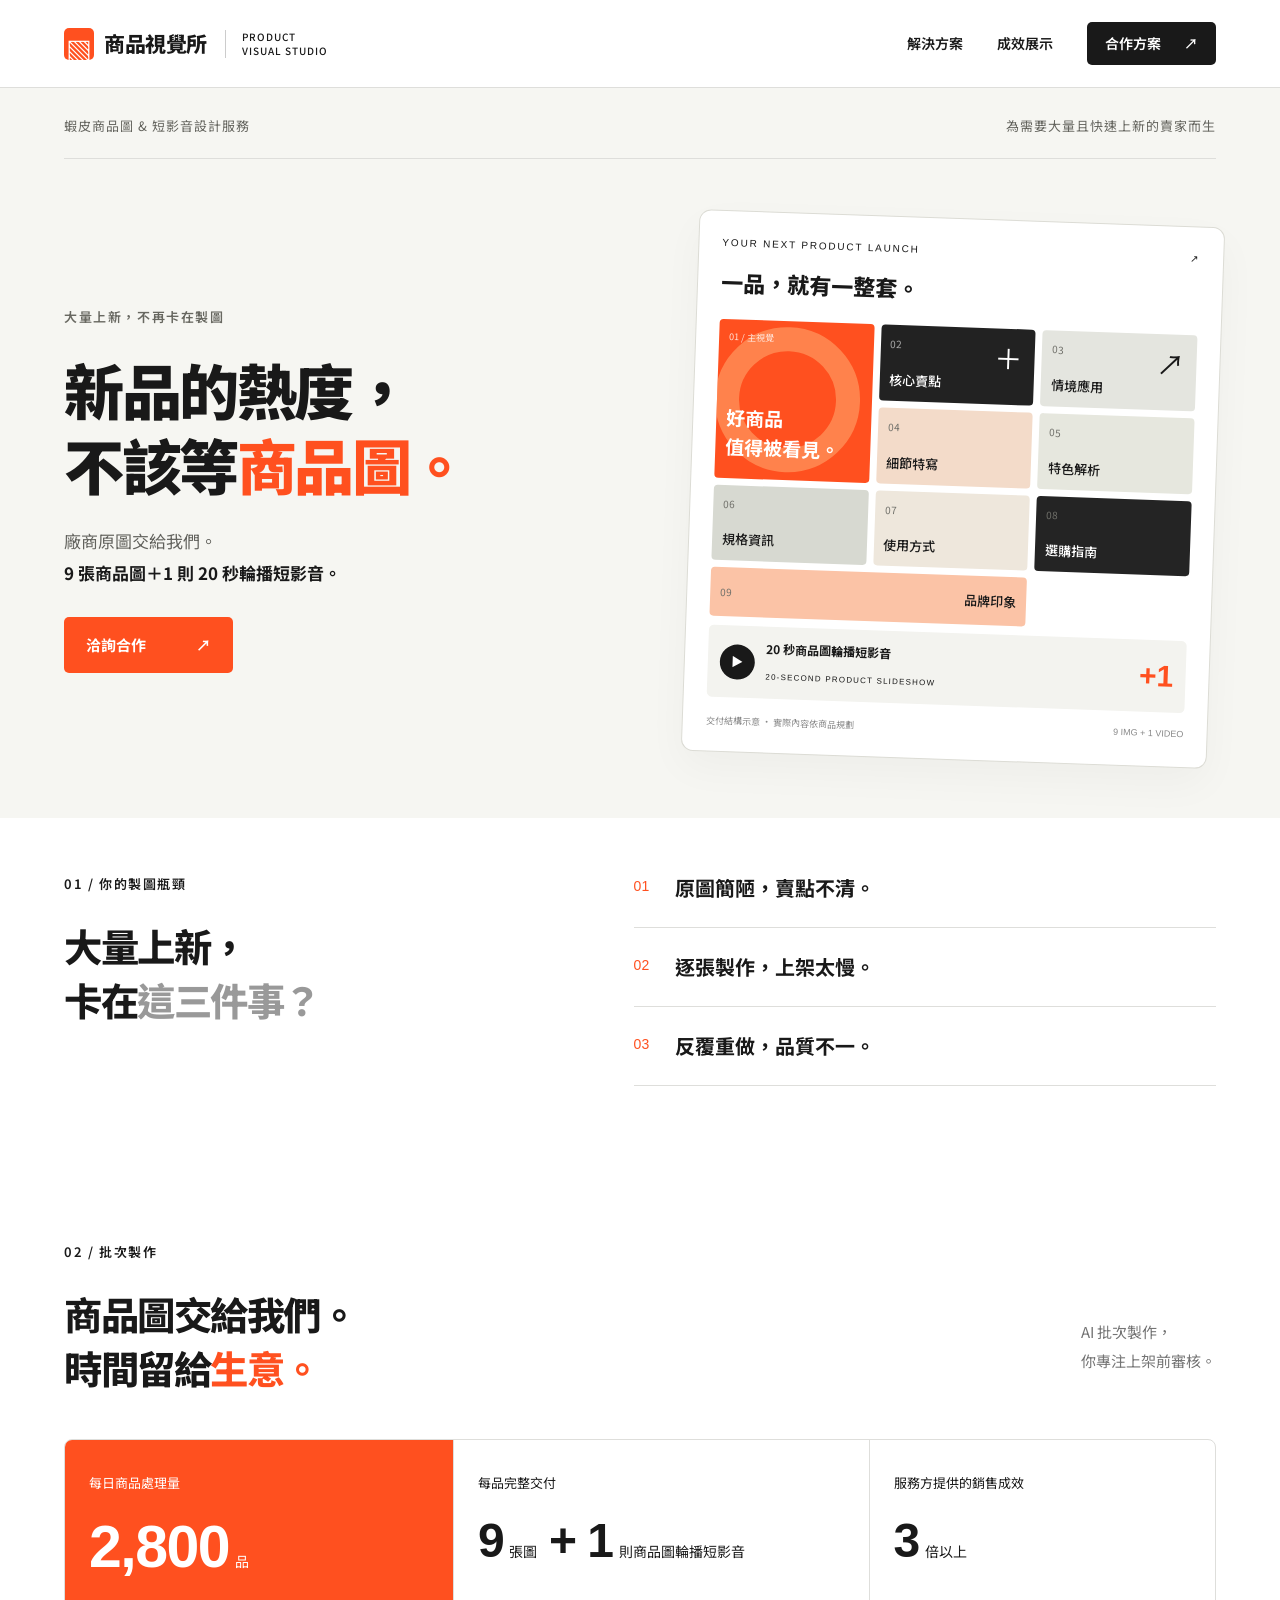
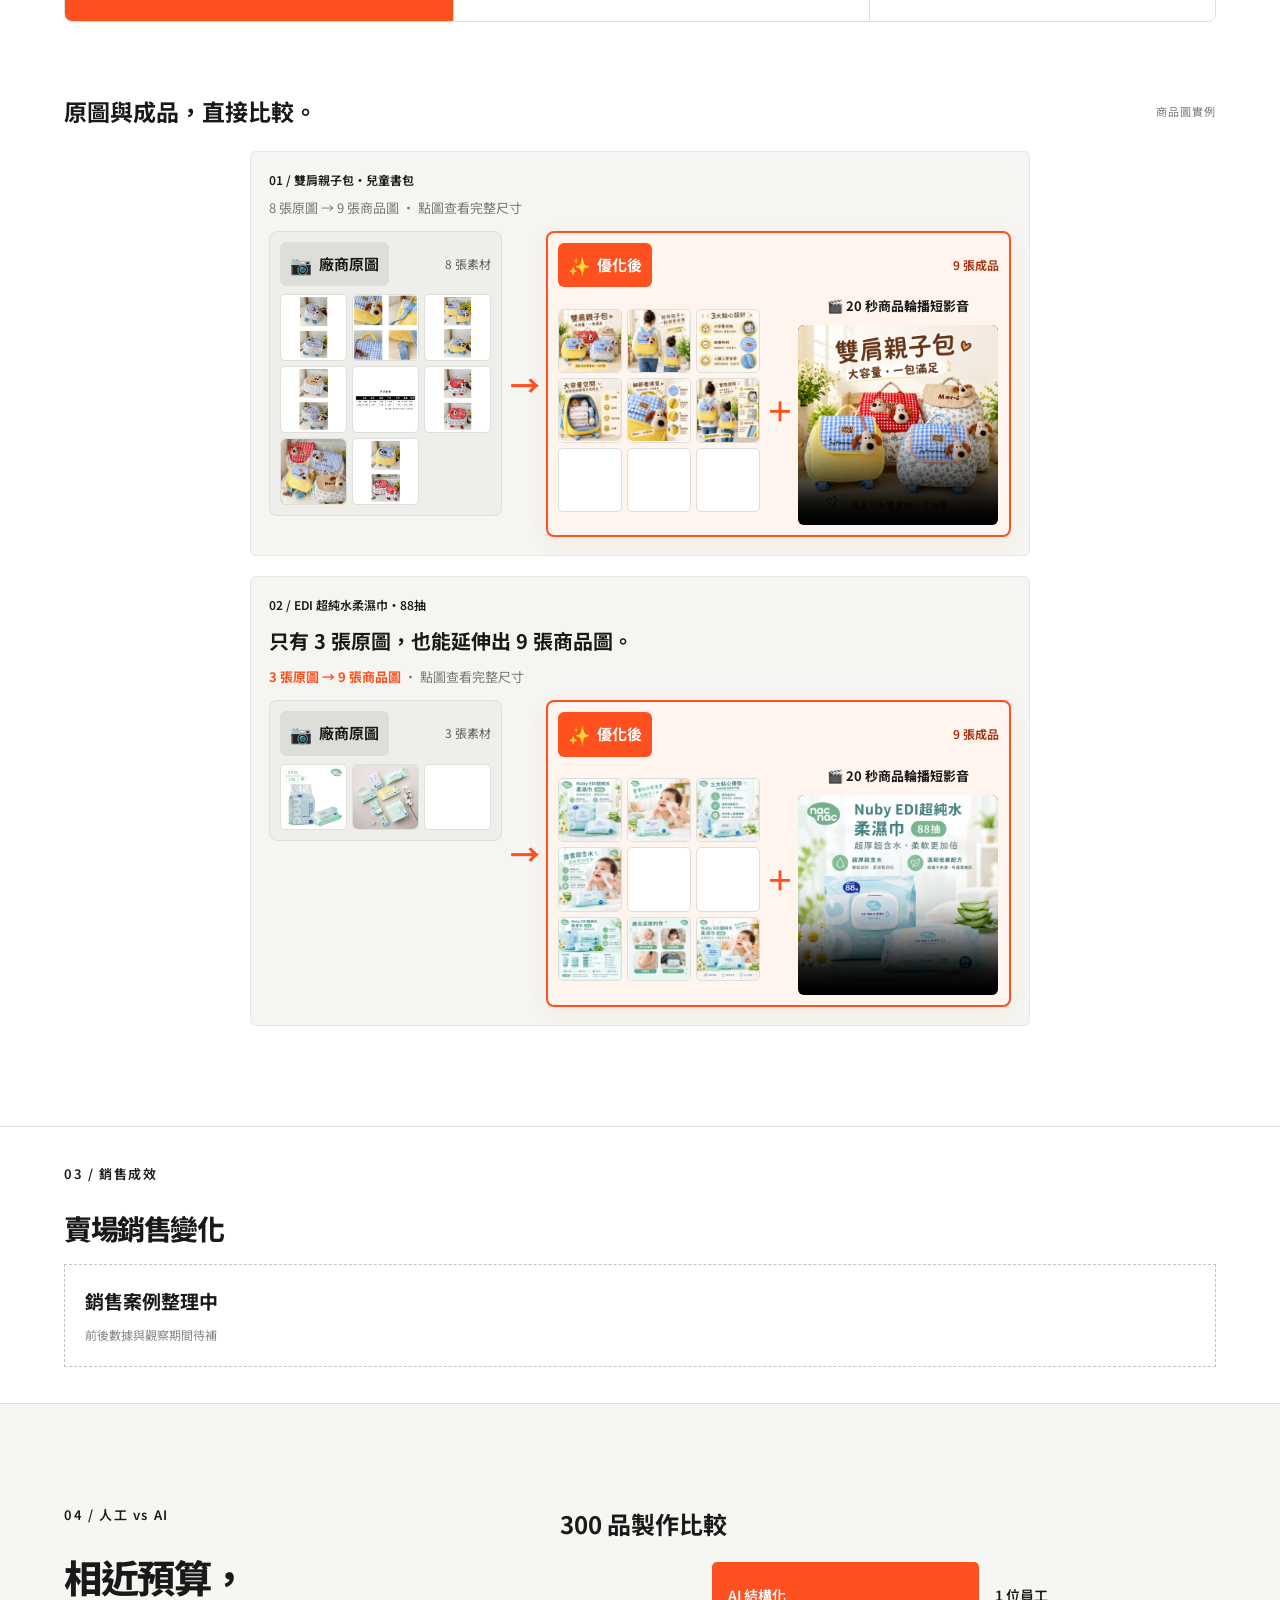
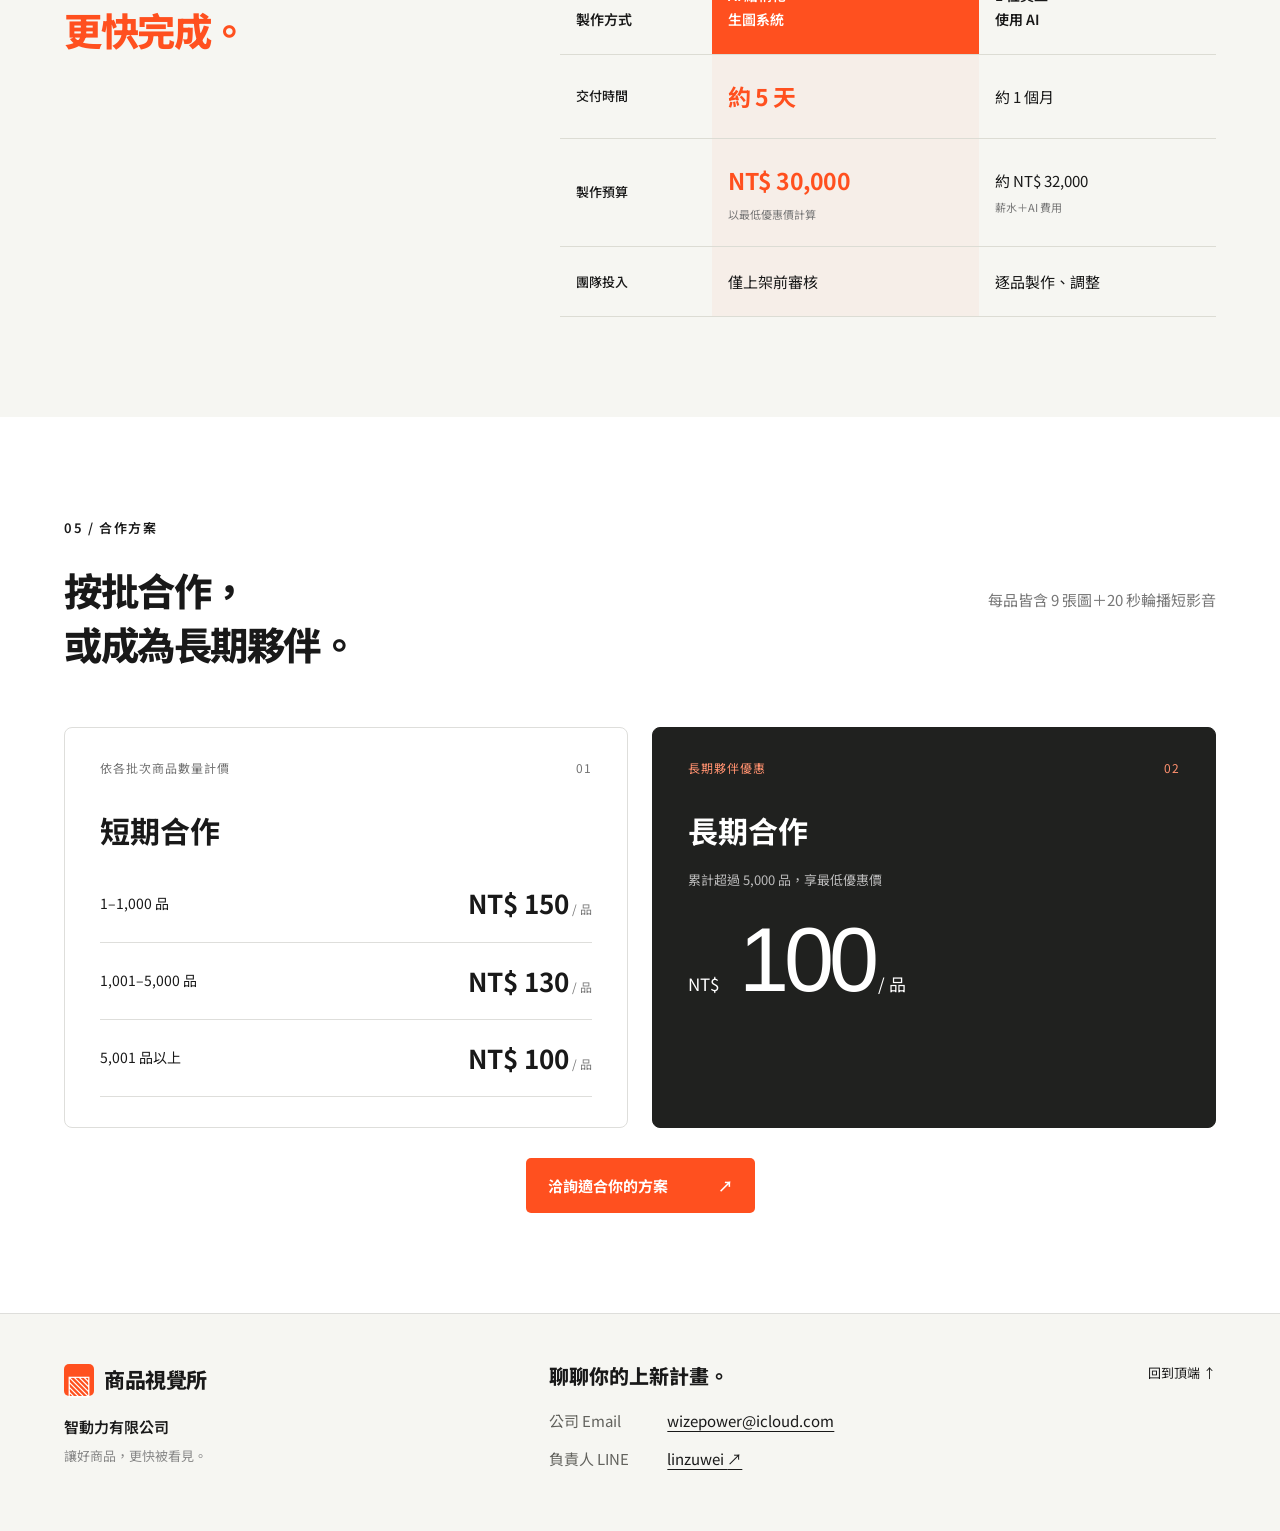
==== index.html @ 058b502e "整理" ====
<!doctype html>
<html lang="zh-Hant">
  <head>
    <meta charset="utf-8">
    <meta name="viewport" content="width=device-width,initial-scale=1">
    <title>商品視覺所｜蝦皮商品圖 & 短影音設計</title>
    <meta name="description" content="專為大量上新品的蝦皮賣家打造。AI 結構化商品圖與短影音設計，讓新品更快準備好上架。">
    <link rel="icon" href="data:image/svg+xml,%3Csvg xmlns='http://www.w3.org/2000/svg' viewBox='0 0 32 32'%3E%3Crect width='32' height='32' rx='8' fill='%23ff501f'/%3E%3Cpath d='M8 9h16v14H8z' fill='none' stroke='white' stroke-width='2'/%3E%3Cpath d='m14 12 6 4-6 4z' fill='white'/%3E%3C/svg%3E">
    <link rel="stylesheet" href="style.css">
    <link rel="stylesheet" href="footer.css">
  </head>
  <body>
    <header>
      <a class="brand" href="#top"><span class="brand-icon">▧</span> 商品視覺所<span class="brand-note">PRODUCT VISUAL STUDIO</span></a>
      <nav aria-label="主要導覽"><a href="#solution">解決方案</a><a href="#results">成效展示</a><a href="#pricing">合作方案 <span>↗</span></a></nav>
    </header>
    <main id="top">
      <section class="hero" aria-labelledby="hero-title">
        <div class="hero-topline"><span>蝦皮商品圖 & 短影音設計服務</span><span>為需要大量且快速上新的賣家而生</span></div>
        <div class="hero-layout">
          <div>
            <p class="eyebrow">大量上新，不再卡在製圖</p>
            <h1 id="hero-title">新品的熱度，<br>不該等<span class="orange">商品圖。</span></h1>
            <p class="hero-desc">廠商原圖交給我們。<br><strong>9 張商品圖＋1 則 20 秒輪播短影音。</strong></p>
            <a class="button" href="#contact">洽詢合作 <span>↗</span></a>
          </div>
          <div class="visual" aria-label="每品交付9張商品圖與1則20秒商品圖輪播短影音的結構示意">
            <div class="visual-heading"><span>YOUR NEXT PRODUCT LAUNCH</span><span>↗</span></div>
            <div class="visual-title">一品，就有一整套。</div>
            <div class="delivery-grid">
              <div class="tile primary"><span>01 / 主視覺</span><strong>好商品<br>值得被看見。</strong><i class="abstract-ring"></i></div>
              <div class="tile t2"><span>02</span><b>核心賣點</b><i>＋</i></div>
              <div class="tile t3"><span>03</span><b>情境應用</b><i>↗</i></div>
              <div class="tile t4"><span>04</span><b>細節特寫</b></div>
              <div class="tile t5"><span>05</span><b>特色解析</b></div>
              <div class="tile t6"><span>06</span><b>規格資訊</b></div>
              <div class="tile t7"><span>07</span><b>使用方式</b></div>
              <div class="tile t8"><span>08</span><b>選購指南</b></div>
              <div class="tile t9"><span>09</span><b>品牌印象</b></div>
            </div>
            <div class="video-strip">
              <span class="play">▶</span>
              <div><strong>20 秒商品圖輪播短影音</strong><small>20-SECOND PRODUCT SLIDESHOW</small></div>
              <span class="video-count">+1</span>
            </div>
            <div class="visual-foot">交付結構示意 · 實際內容依商品規劃<span>9 IMG + 1 VIDEO</span></div>
          </div>
        </div>
      </section>
      <section class="problems section">
        <div class="section-intro">
          <p class="eyebrow">01 / 你的製圖瓶頸</p>
          <h2>大量上新，<br>卡在<span class="muted">這三件事？</span></h2>
        </div>
        <div class="problem-list">
          <article>
            <span>01</span>
            <div>
              <h3>原圖簡陋，賣點不清。</h3>
            </div>
          </article>
          <article>
            <span>02</span>
            <div>
              <h3>逐張製作，上架太慢。</h3>
            </div>
          </article>
          <article>
            <span>03</span>
            <div>
              <h3>反覆重做，品質不一。</h3>
            </div>
          </article>
        </div>
      </section>
      <section id="solution" class="solution section">
        <p class="eyebrow">02 / 批次製作</p>
        <div class="solution-head">
          <h2>商品圖交給我們。<br>時間留給<span class="orange">生意。</span></h2>
          <p>AI 批次製作，<br>你專注上架前審核。</p>
        </div>
        <div class="metrics">
          <div class="metric main-metric">
            <span>每日商品處理量</span>
            <strong>2,800<small>品</small></strong>
          </div>
          <div class="metric">
            <span>每品完整交付</span>
            <strong>9<small>張圖</small> + 1<small>則商品圖輪播短影音</small></strong>
          </div>
          <div class="metric">
            <span>服務方提供的銷售成效</span>
            <strong>3<small>倍以上</small></strong>
          </div>
        </div>
        <div id="results" class="results">
          <div class="results-header">
            <h3>原圖與成品，直接比較。</h3>
            <span>商品圖實例</span>
          </div>
          <div class="case-grid">
            <article class="case comparison">
              <div class="case-label">01 / 雙肩親子包・兒童書包</div>
              <p class="gallery-hint">8 張原圖 → 9 張商品圖 · 點圖查看完整尺寸</p>
              <div class="product-comparison">
                <div class="gallery-column gallery-before">
                  <h4><span class="gallery-badge"><span aria-hidden="true">📷</span> 廠商原圖</span><span class="gallery-count">8 張素材</span></h4>
                  <div class="product-gallery">
                  <a href="assets/backpack/before-1.jpg" target="_blank" rel="noopener noreferrer" aria-label="兒童書包廠商原圖 1，新分頁查看完整圖片"><img src="assets/backpack/before-1.jpg" alt="雙肩親子包兒童書包・廠商原圖 1" width="1024" height="1024" loading="lazy" decoding="async"></a>
                  <a href="assets/backpack/before-2.jpg" target="_blank" rel="noopener noreferrer" aria-label="兒童書包廠商原圖 2，新分頁查看完整圖片"><img src="assets/backpack/before-2.jpg" alt="雙肩親子包兒童書包・廠商原圖 2" width="1024" height="1024" loading="lazy" decoding="async"></a>
                  <a href="assets/backpack/before-3.jpg" target="_blank" rel="noopener noreferrer" aria-label="兒童書包廠商原圖 3，新分頁查看完整圖片"><img src="assets/backpack/before-3.jpg" alt="雙肩親子包兒童書包・廠商原圖 3" width="1024" height="1024" loading="lazy" decoding="async"></a>
                  <a href="assets/backpack/before-4.jpg" target="_blank" rel="noopener noreferrer" aria-label="兒童書包廠商原圖 4，新分頁查看完整圖片"><img src="assets/backpack/before-4.jpg" alt="雙肩親子包兒童書包・廠商原圖 4" width="1024" height="1024" loading="lazy" decoding="async"></a>
                  <a href="assets/backpack/before-5.jpg" target="_blank" rel="noopener noreferrer" aria-label="兒童書包廠商原圖 5，新分頁查看完整圖片"><img src="assets/backpack/before-5.jpg" alt="雙肩親子包兒童書包・廠商原圖 5" width="1024" height="1024" loading="lazy" decoding="async"></a>
                  <a href="assets/backpack/before-6.jpg" target="_blank" rel="noopener noreferrer" aria-label="兒童書包廠商原圖 6，新分頁查看完整圖片"><img src="assets/backpack/before-6.jpg" alt="雙肩親子包兒童書包・廠商原圖 6" width="1024" height="1024" loading="lazy" decoding="async"></a>
                  <a href="assets/backpack/before-7.jpg" target="_blank" rel="noopener noreferrer" aria-label="兒童書包廠商原圖 7，新分頁查看完整圖片"><img src="assets/backpack/before-7.jpg" alt="雙肩親子包兒童書包・廠商原圖 7" width="1024" height="1024" loading="lazy" decoding="async"></a>
                  <a href="assets/backpack/before-8.jpg" target="_blank" rel="noopener noreferrer" aria-label="兒童書包廠商原圖 8，新分頁查看完整圖片"><img src="assets/backpack/before-8.jpg" alt="雙肩親子包兒童書包・廠商原圖 8" width="1024" height="1024" loading="lazy" decoding="async"></a>
                  </div>
                </div>
                <span class="comparison-arrow" aria-hidden="true">→</span>
                <div class="gallery-column gallery-after">
                  <h4><span class="gallery-badge"><span aria-hidden="true">✨</span> 優化後</span><span class="gallery-count">9 張成品</span></h4>
                  <div class="product-gallery">
                  <a href="assets/backpack/after-1.jpg" target="_blank" rel="noopener noreferrer" aria-label="兒童書包優化圖 1，新分頁查看完整圖片"><img src="assets/backpack/after-1.jpg" alt="雙肩親子包兒童書包・優化圖 1" width="1024" height="1024" loading="lazy" decoding="async"></a>
                  <a href="assets/backpack/after-2.jpg" target="_blank" rel="noopener noreferrer" aria-label="兒童書包優化圖 2，新分頁查看完整圖片"><img src="assets/backpack/after-2.jpg" alt="雙肩親子包兒童書包・優化圖 2" width="1024" height="1024" loading="lazy" decoding="async"></a>
                  <a href="assets/backpack/after-3.jpg" target="_blank" rel="noopener noreferrer" aria-label="兒童書包優化圖 3，新分頁查看完整圖片"><img src="assets/backpack/after-3.jpg" alt="雙肩親子包兒童書包・優化圖 3" width="1024" height="1024" loading="lazy" decoding="async"></a>
                  <a href="assets/backpack/after-4.jpg" target="_blank" rel="noopener noreferrer" aria-label="兒童書包優化圖 4，新分頁查看完整圖片"><img src="assets/backpack/after-4.jpg" alt="雙肩親子包兒童書包・優化圖 4" width="1024" height="1024" loading="lazy" decoding="async"></a>
                  <a href="assets/backpack/after-5.jpg" target="_blank" rel="noopener noreferrer" aria-label="兒童書包優化圖 5，新分頁查看完整圖片"><img src="assets/backpack/after-5.jpg" alt="雙肩親子包兒童書包・優化圖 5" width="1024" height="1024" loading="lazy" decoding="async"></a>
                  <a href="assets/backpack/after-6.jpg" target="_blank" rel="noopener noreferrer" aria-label="兒童書包優化圖 6，新分頁查看完整圖片"><img src="assets/backpack/after-6.jpg" alt="雙肩親子包兒童書包・優化圖 6" width="1024" height="1024" loading="lazy" decoding="async"></a>
                  <a href="assets/backpack/after-7.jpg" target="_blank" rel="noopener noreferrer" aria-label="兒童書包優化圖 7，新分頁查看完整圖片"><img src="assets/backpack/after-7.jpg" alt="雙肩親子包兒童書包・優化圖 7" width="1024" height="1024" loading="lazy" decoding="async"></a>
                  <a href="assets/backpack/after-8.jpg" target="_blank" rel="noopener noreferrer" aria-label="兒童書包優化圖 8，新分頁查看完整圖片"><img src="assets/backpack/after-8.jpg" alt="雙肩親子包兒童書包・優化圖 8" width="1024" height="1024" loading="lazy" decoding="async"></a>
                  <a href="assets/backpack/after-9.jpg" target="_blank" rel="noopener noreferrer" aria-label="兒童書包優化圖 9，新分頁查看完整圖片"><img src="assets/backpack/after-9.jpg" alt="雙肩親子包兒童書包・優化圖 9" width="1024" height="1024" loading="lazy" decoding="async"></a>
                  </div>
                  <div class="deliverable-plus" aria-hidden="true">＋</div>
                  <figure class="case-video">
                    <figcaption>🎬 20 秒商品輪播短影音</figcaption>
                    <video controls playsinline preload="none" poster="assets/backpack/after-1.jpg" aria-label="兒童書包20秒商品輪播短影音">
                      <source src="assets/backpack/slideshow.mp4" type="video/mp4">
                      您的瀏覽器不支援影片播放，<a href="assets/backpack/slideshow.mp4">點此開啟影片</a>。
                    </video>
                  </figure>
                </div>
              </div>
            </article>
            <article class="case comparison">
              <div class="case-label">02 / EDI 超純水柔濕巾・88抽</div>
              <h3>只有 3 張原圖，也能延伸出 9 張商品圖。</h3>
              <p class="gallery-hint"><strong class="orange">3 張原圖 → 9 張商品圖</strong> · 點圖查看完整尺寸</p>
              <div class="product-comparison">
                <div class="gallery-column gallery-before">
                  <h4><span class="gallery-badge"><span aria-hidden="true">📷</span> 廠商原圖</span><span class="gallery-count">3 張素材</span></h4>
                  <div class="product-gallery">
                    <a href="assets/nuby/before-1.webp" target="_blank" rel="noopener noreferrer" aria-label="柔濕巾廠商原圖 1，新分頁查看完整圖片"><img src="assets/nuby/before-1.webp" alt="EDI 超純水柔濕巾 88抽・廠商原圖 1" width="1024" height="1024" loading="lazy" decoding="async"></a>
                    <a href="assets/nuby/before-2.webp" target="_blank" rel="noopener noreferrer" aria-label="柔濕巾廠商原圖 2，新分頁查看完整圖片"><img src="assets/nuby/before-2.webp" alt="EDI 超純水柔濕巾 88抽・廠商原圖 2" width="1024" height="1024" loading="lazy" decoding="async"></a>
                    <a href="assets/nuby/before-3.webp" target="_blank" rel="noopener noreferrer" aria-label="柔濕巾廠商原圖 3，新分頁查看完整圖片"><img src="assets/nuby/before-3.webp" alt="EDI 超純水柔濕巾 88抽・廠商原圖 3" width="1024" height="1024" loading="lazy" decoding="async"></a>
                  </div>
                </div>
                <span class="comparison-arrow" aria-hidden="true">→</span>
                <div class="gallery-column gallery-after">
                  <h4><span class="gallery-badge"><span aria-hidden="true">✨</span> 優化後</span><span class="gallery-count">9 張成品</span></h4>
                  <div class="product-gallery">
                    <a href="assets/nuby/after-1.jpg" target="_blank" rel="noopener noreferrer" aria-label="柔濕巾優化圖 1，新分頁查看完整圖片"><img src="assets/nuby/after-1.jpg" alt="EDI 超純水柔濕巾 88抽・優化圖 1" width="1024" height="1024" loading="lazy" decoding="async"></a>
                    <a href="assets/nuby/after-2.jpg" target="_blank" rel="noopener noreferrer" aria-label="柔濕巾優化圖 2，新分頁查看完整圖片"><img src="assets/nuby/after-2.jpg" alt="EDI 超純水柔濕巾 88抽・優化圖 2" width="1024" height="1024" loading="lazy" decoding="async"></a>
                    <a href="assets/nuby/after-3.jpg" target="_blank" rel="noopener noreferrer" aria-label="柔濕巾優化圖 3，新分頁查看完整圖片"><img src="assets/nuby/after-3.jpg" alt="EDI 超純水柔濕巾 88抽・優化圖 3" width="1024" height="1024" loading="lazy" decoding="async"></a>
                    <a href="assets/nuby/after-4.jpg" target="_blank" rel="noopener noreferrer" aria-label="柔濕巾優化圖 4，新分頁查看完整圖片"><img src="assets/nuby/after-4.jpg" alt="EDI 超純水柔濕巾 88抽・優化圖 4" width="1024" height="1024" loading="lazy" decoding="async"></a>
                    <a href="assets/nuby/after-5.jpg" target="_blank" rel="noopener noreferrer" aria-label="柔濕巾優化圖 5，新分頁查看完整圖片"><img src="assets/nuby/after-5.jpg" alt="EDI 超純水柔濕巾 88抽・優化圖 5" width="1024" height="1024" loading="lazy" decoding="async"></a>
                    <a href="assets/nuby/after-6.jpg" target="_blank" rel="noopener noreferrer" aria-label="柔濕巾優化圖 6，新分頁查看完整圖片"><img src="assets/nuby/after-6.jpg" alt="EDI 超純水柔濕巾 88抽・優化圖 6" width="1024" height="1024" loading="lazy" decoding="async"></a>
                    <a href="assets/nuby/after-7.jpg" target="_blank" rel="noopener noreferrer" aria-label="柔濕巾優化圖 7，新分頁查看完整圖片"><img src="assets/nuby/after-7.jpg" alt="EDI 超純水柔濕巾 88抽・優化圖 7" width="1024" height="1024" loading="lazy" decoding="async"></a>
                    <a href="assets/nuby/after-8.jpg" target="_blank" rel="noopener noreferrer" aria-label="柔濕巾優化圖 8，新分頁查看完整圖片"><img src="assets/nuby/after-8.jpg" alt="EDI 超純水柔濕巾 88抽・優化圖 8" width="1024" height="1024" loading="lazy" decoding="async"></a>
                    <a href="assets/nuby/after-9.jpg" target="_blank" rel="noopener noreferrer" aria-label="柔濕巾優化圖 9，新分頁查看完整圖片"><img src="assets/nuby/after-9.jpg" alt="EDI 超純水柔濕巾 88抽・優化圖 9" width="1024" height="1024" loading="lazy" decoding="async"></a>
                  </div>
                  <div class="deliverable-plus" aria-hidden="true">＋</div>
                  <figure class="case-video">
                    <figcaption>🎬 20 秒商品輪播短影音</figcaption>
                    <video controls playsinline preload="none" poster="assets/nuby/after-1.jpg" aria-label="柔濕巾20秒商品輪播短影音">
                      <source src="assets/nuby/slideshow.mp4" type="video/mp4">
                      您的瀏覽器不支援影片播放，<a href="assets/nuby/slideshow.mp4">點此開啟影片</a>。
                    </video>
                  </figure>
                </div>
              </div>
            </article>
          </div>
        </div>
      </section>
      <section id="sales-results" class="sales-results section" aria-labelledby="sales-results-title">
        <p class="eyebrow">03 / 銷售成效</p>
        <h2 id="sales-results-title">賣場銷售變化</h2>
        <div class="empty-sales">
          <strong>銷售案例整理中</strong>
          <p>前後數據與觀察期間待補</p>
        </div>
      </section>
      <section class="advantage section">
        <div class="section-intro">
          <p class="eyebrow">04 / 人工 vs AI</p>
          <h2>相近預算，<br><span class="orange">更快完成。</span></h2>
        </div>
        <div class="comparison-table">
          <table>
            <caption class="comparison-caption">300 品製作比較</caption>
            <thead>
              <tr><th>製作方式</th><th>AI 結構化<br>生圖系統</th><th>1 位員工<br>使用 AI</th></tr>
            </thead>
            <tbody>
              <tr><th>交付時間</th><td><strong>約 5 天</strong></td><td>約 1 個月</td></tr>
              <tr><th>製作預算</th><td><strong>NT$ 30,000</strong><small>以最低優惠價計算</small></td><td>約 NT$ 32,000<small>薪水＋AI 費用</small></td></tr>
              <tr><th>團隊投入</th><td>僅上架前審核</td><td>逐品製作、調整</td></tr>
            </tbody>
          </table>
        </div>
      </section>
      <section id="pricing" class="pricing section">
        <div class="pricing-title">
          <div>
            <p class="eyebrow">05 / 合作方案</p>
            <h2>按批合作，<br>或成為長期夥伴。</h2>
          </div>
          <p>每品皆含 9 張圖＋20 秒輪播短影音</p>
        </div>
        <div class="price-grid">
          <article class="price-card">
            <div class="plan-top"><span>依各批次商品數量計價</span><span>01</span></div>
            <h3>短期合作</h3>
            <div class="price-line"><span>1–1,000 品</span><strong>NT$ 150<small> / 品</small></strong></div>
            <div class="price-line"><span>1,001–5,000 品</span><strong>NT$ 130<small> / 品</small></strong></div>
            <div class="price-line"><span>5,001 品以上</span><strong>NT$ 100<small> / 品</small></strong></div>
          </article>
          <article class="price-card long-term">
            <div class="plan-top"><span>長期夥伴優惠</span><span>02</span></div>
            <h3>長期合作</h3>
            <div class="long-price"><span>累計超過 5,000 品，享最低優惠價</span><strong><small>NT$</small> 100<small> / 品</small></strong></div>
          </article>
        </div>
        <div class="pricing-cta"><a class="button" href="#contact">洽詢適合你的方案 <span>↗</span></a></div>
      </section>
    </main>
    <footer id="contact" class="contact-footer">
      <div class="footer-identity">
        <a class="brand" href="#top"><span class="brand-icon" aria-hidden="true">▧</span> 商品視覺所</a>
        <p class="footer-company">智動力有限公司</p>
        <p>讓好商品，更快被看見。</p>
      </div>
      <div class="footer-contact">
        <h2>聊聊你的上新計畫。</h2>
        <address>
          <div><span>公司 Email</span><a href="mailto:wizepower@icloud.com">wizepower@icloud.com</a></div>
          <div><span>負責人 LINE</span><a href="https://line.me/ti/p/~linzuwei" target="_blank" rel="noopener noreferrer">linzuwei <span aria-hidden="true">↗</span></a></div>
        </address>
      </div>
      <a class="footer-top" href="#top">回到頂端 ↑</a>
    </footer>
  </body>
</html>
---- style.css ----
@import url('https://fonts.googleapis.com/css2?family=Noto+Sans+TC:wght@400;500;600;700;800;900&display=swap');
:root{--ink:#191919;--orange:#ff501f;--muted:#777;--line:#dededb;--paper:#f6f6f2}*{box-sizing:border-box}html{scroll-behavior:smooth;scroll-padding-top:95px}body{margin:0;color:var(--ink);font-family:'Noto Sans TC',Arial,sans-serif;background:white;font-size:16px;line-height:1.7}a{color:inherit;text-decoration:none}a:focus-visible{outline:3px solid var(--orange);outline-offset:5px}header{height:88px;padding:0 5%;display:flex;align-items:center;justify-content:space-between;border-bottom:1px solid var(--line);background:#fff;position:relative;z-index:5}.brand{display:flex;align-items:center;gap:10px;font-size:21px;font-weight:800;letter-spacing:-.5px}.brand-icon{display:grid;place-items:center;width:30px;height:32px;background:var(--orange);color:white;font-size:26px;border-radius:5px}.brand-note{font-size:10px;letter-spacing:1px;font-weight:500;border-left:1px solid #ccc;margin-left:8px;padding-left:16px;max-width:110px;line-height:1.4}nav{display:flex;align-items:center;gap:34px;font-size:14px;font-weight:600}nav a:last-child{background:var(--ink);color:white;padding:10px 18px;border-radius:5px}nav a span{margin-left:20px}.hero{padding:27px 5% 0;background:var(--paper)}.hero-topline{display:flex;justify-content:space-between;font-size:13px;color:#64645e;border-bottom:1px solid var(--line);padding-bottom:21px;letter-spacing:1px}.hero-layout{display:grid;grid-template-columns:1.06fr 1fr;gap:6%;align-items:center;padding:59px 0 58px}.eyebrow{font-size:13px;font-weight:600;letter-spacing:1.6px;margin:0 0 24px}.hero .eyebrow{color:#686861}h1,h2,h3,p{margin-top:0}h1{font-size:clamp(42px,4.7vw,74px);font-weight:900;line-height:1.24;letter-spacing:-2.5px;margin-bottom:24px}.orange{color:var(--orange)}.hero-desc{font-size:17px;color:#62625d;line-height:1.85;margin-bottom:29px}.button{display:inline-flex;align-items:center;gap:50px;background:var(--orange);color:white;padding:15px 22px;border-radius:5px;font-size:15px;font-weight:700}.button:hover{background:#df3a0c}.hero-tags{display:flex;gap:0;font-size:12px;color:#71716a;margin-top:24px}.hero-tags span+span:before{content:'/';margin:0 13px;color:#b8b8b0}.visual{background:white;border:1px solid #dcdcd5;border-radius:12px;padding:23px;box-shadow:0 16px 40px #22220c09;transform:rotate(2deg)}.visual-heading{font-family:Arial,sans-serif;font-size:10px;letter-spacing:1.8px;display:flex;justify-content:space-between}.visual-title{font-size:22px;font-weight:800;margin:12px 0 19px}.delivery-grid{display:grid;grid-template-columns:repeat(3,1fr);gap:7px}.tile{min-height:75px;border-radius:4px;padding:10px;background:#eeeeea;position:relative;overflow:hidden;display:flex;flex-direction:column;justify-content:space-between}.tile span{font-size:10px;color:#70706a}.tile b{font-size:13px;font-weight:500}.primary{grid-row:span 2;background:var(--orange);color:white;min-height:159px}.primary span{color:#ffe5db;font-size:9px;z-index:1}.primary strong{font-size:19px;line-height:1.5;z-index:1;margin-bottom:8px}.abstract-ring{position:absolute;bottom:-26px;right:-55px;width:145px;height:145px;border:24px solid #ffab72;border-radius:50%;opacity:.55}.t2{background:#222;color:white}.t2 span{color:#aaa}.tile i{position:absolute;right:12px;top:6px;font-size:28px;font-style:normal}.t3{background:#e4e5df}.t4{background:#f3dbc9}.t5{background:#e6e7de}.t6{background:#d7d9d1}.t7{background:#eee7dc}.t8{background:#242424;color:white}.t9{background:#fbc3a6;grid-column:span 2;min-height:49px;flex-direction:row;align-items:center}.video-strip{display:flex;align-items:center;gap:11px;background:#f3f3ef;margin-top:9px;padding:12px;border-radius:5px}.play{width:35px;height:35px;border-radius:50%;display:grid;place-items:center;background:var(--ink);color:white;font-size:12px}.video-strip strong{display:block;font-size:12px}.video-strip small{font:8px Arial;letter-spacing:1.2px}.video-count{margin-left:auto;font:bold 30px Arial;color:var(--orange)}.visual-foot{margin-top:16px;display:flex;justify-content:space-between;font-size:9px;color:#888}.visual-foot span{font:9px Arial}.seller-row{border-top:1px solid var(--line);display:grid;grid-template-columns:1.03fr 1fr 1fr 1fr;padding:28px 0 32px;gap:25px}.seller-row p{margin:0;font-size:14px;color:#74746b}.seller-row strong{color:#222;font-size:18px}.seller-row>div{border-left:1px solid #d4d4cb;display:flex;align-items:center;gap:20px;padding-left:25px;font-size:14px;font-weight:500;line-height:1.8}.seller-row>div>span{font:12px Arial;color:#87877a;align-self:flex-start;margin-top:5px}.section{padding:100px 5%}h2{font-size:clamp(30px,3vw,45px);letter-spacing:-1.5px;line-height:1.4;font-weight:800;margin-bottom:26px}.muted{color:#999}.problems{display:grid;grid-template-columns:1fr 1.25fr;gap:9%}.problem-list article{display:flex;gap:26px;padding:24px 0;border-bottom:1px solid var(--line)}.problem-list article:first-child{padding-top:0}.problem-list article>span{color:var(--orange);font:14px Arial;padding-top:5px}.problem-list h3{font-size:20px;line-height:1.5;margin-bottom:10px}.problem-list p{font-size:15px;color:#737373;line-height:1.9;margin-bottom:0}.bottleneck{background:#20211f;color:white;display:grid;grid-template-columns:1.2fr 1fr;gap:10%;position:relative}.bottleneck .eyebrow{color:#bbb}.bottleneck h2{font-size:46px}.bottleneck p:not(.eyebrow){font-size:15px;color:#bcbfba}.bottleneck-metric>div{border-bottom:1px solid #484a43;padding:0 0 20px;margin:0 0 22px}.bottleneck-metric strong{font:80px Arial,sans-serif;letter-spacing:-3px;line-height:1.3;color:#ff6c40}.bottleneck-metric strong span{font:18px 'Noto Sans TC',sans-serif;color:#eee;margin-left:18px;letter-spacing:0}.bottleneck-metric p{margin:0}.bottleneck-metric small{color:#999;font-size:12px}.solution-head{display:flex;justify-content:space-between;gap:30px;align-items:center}.solution-head>p{color:#747474;font-size:15px;line-height:1.9}.metrics{display:grid;grid-template-columns:1.12fr 1.2fr 1fr;border:1px solid var(--line);border-radius:8px;overflow:hidden;margin-top:18px}.metric{padding:28px 24px}.metric+.metric{border-left:1px solid var(--line)}.metric>span{font-size:13px}.metric strong{font:48px Arial,sans-serif;font-weight:600;display:block;margin:18px 0 12px;letter-spacing:-1.5px;white-space:nowrap}.metric strong small{font:14px 'Noto Sans TC',sans-serif;letter-spacing:0;margin-left:6px}.metric p{font-size:12px;margin:0;color:#777}.main-metric{background:var(--orange);color:white}.main-metric strong{font-size:59px}.main-metric p{color:#fff0e9}.results{margin-top:70px}.results-header{display:flex;justify-content:space-between;align-items:center;margin-bottom:20px;gap:20px}.results-header h3{font-size:23px;margin:0}.results-header>span{font-size:11px;color:#777;letter-spacing:1px}.case-grid{display:grid;grid-template-columns:1.2fr 1fr;gap:20px}.case{background:#f5f5f1;border:1px solid #e7e7e2;border-radius:6px;padding:23px}.case-label{font-size:12px;font-weight:600}.case>p{font-size:12px;color:#777;margin:19px 0 0}.empty-pair{display:flex;align-items:center;gap:12px;margin-top:22px}.empty-pair>div{flex:1;min-height:155px;border:1px dashed #c5c5bc;display:flex;flex-direction:column;align-items:center;justify-content:center;padding:12px}.empty-pair span{font-size:10px;letter-spacing:1.5px;color:#888}.empty-pair b{font-size:16px;margin:15px 0 5px}.empty-pair small{font-size:11px;color:#888}.pair-arrow{font-size:20px!important}.empty-sales{margin-top:22px;min-height:155px;display:flex;flex-direction:column;justify-content:center;border:1px dashed #c5c5bc;padding:20px}.empty-sales>span{font-size:11px;color:#888}.empty-sales strong{font-size:19px;margin:13px 0 8px}.empty-sales p{font-size:12px;color:#888;margin:0}.advantage{background:var(--paper);display:grid;grid-template-columns:.8fr 1.3fr;gap:8%;border-top:1px solid var(--line)}.section-intro>p:not(.eyebrow){color:#777;font-size:15px}table{border-collapse:collapse;width:100%;font-size:15px;text-align:left}th,td{padding:22px 16px;border-bottom:1px solid #dcdcd4}thead th{font-weight:600;font-size:14px;vertical-align:bottom}thead th:nth-child(2){background:#ff501f;color:white;border-radius:5px 5px 0 0}tbody td:nth-child(2){background:#ff501f0c}tbody th{font-size:13px;font-weight:500}td strong{font-size:23px;letter-spacing:-.5px;color:var(--orange)}td small{display:block;font-size:11px;color:#777;margin-top:5px}.fine-print{font-size:12px;color:#85857c;line-height:1.8;margin:17px 0 0}.pricing-title{display:flex;justify-content:space-between;align-items:center;margin-bottom:30px;gap:30px}.pricing-title>p{font-size:15px;color:#777}.price-grid{display:grid;grid-template-columns:1fr 1fr;gap:24px}.price-card{border:1px solid var(--line);border-radius:8px;padding:30px 35px}.plan-top{display:flex;justify-content:space-between;font-size:12px;letter-spacing:1px;margin-bottom:27px;color:#747474}.price-card h3{font-size:30px;margin-bottom:9px}.price-card>p{font-size:14px;color:#777;margin-bottom:32px}.price-line{display:flex;align-items:center;justify-content:space-between;padding:16px 0;border-bottom:1px solid var(--line);gap:16px}.price-line>span{font-size:14px}.price-line strong{font-size:26px;white-space:nowrap}.price-line small{font-size:12px;font-weight:400;color:#777}.plan-foot{font-size:13px;padding-top:25px;color:#777}.long-term{background:#20211f;color:white;border-color:#20211f}.long-term .plan-top{color:#ff916f}.long-term>p{color:#b8b8b3}.long-price>span{font-size:13px;color:#bbb}.long-price>strong{display:block;font:90px Arial,sans-serif;letter-spacing:-5px;margin:16px 0 30px}.long-price strong small{font:17px 'Noto Sans TC',sans-serif;letter-spacing:0}.long-benefits{display:flex;gap:20px;font-size:12px;color:#d4d4cc;padding-bottom:22px;border-bottom:1px solid #494a44}.long-benefits span:first-letter{color:#ff906d}.long-term .plan-foot{color:#bbb}.pricing-note{font-size:12px;color:#888;text-align:center;margin:24px 0 0}footer{border-top:1px solid var(--line);padding:35px 5%;display:flex;align-items:center;justify-content:space-between;gap:20px}footer p{margin:0;font-size:13px;color:#888}footer>a:last-child{font-size:13px}.sr-only{position:absolute;width:1px;height:1px;padding:0;margin:-1px;overflow:hidden;clip:rect(0,0,0,0);white-space:nowrap;border:0}@media(min-width:1500px){header,.hero,.section,footer{padding-left:max(5%,calc((100vw - 1380px)/2));padding-right:max(5%,calc((100vw - 1380px)/2))}}@media(max-width:950px){.brand-note{display:none}.hero-layout{gap:4%}h1{font-size:44px}.visual{padding:15px}.metric strong{font-size:34px}.main-metric strong{font-size:46px}.seller-row>div{padding-left:15px;gap:10px;font-size:12px}.solution-head>p{max-width:270px}.section{padding-top:75px;padding-bottom:75px}.price-card{padding:25px}.price-line strong{font-size:22px}.long-benefits{flex-direction:column;gap:7px}}@media(max-width:680px){header{height:73px}.brand{font-size:18px}nav{gap:13px;font-size:12px}nav a:first-child,nav a:nth-child(2){display:none}nav a:last-child{padding:8px 12px}.hero-topline{font-size:11px}.hero-topline>span:last-child{display:none}.hero-layout{grid-template-columns:1fr;gap:36px;padding-top:37px;padding-bottom:37px}h1{font-size:45px;letter-spacing:-2px}.hero-desc{font-size:16px}.hero .eyebrow{font-size:11px}.visual{transform:none;padding:20px}.tile{min-height:70px}.primary{min-height:147px}.seller-row{grid-template-columns:1fr;gap:16px;padding:23px 0}.seller-row p br{display:none}.seller-row p strong{margin-left:6px}.seller-row>div{padding-left:0;border:0;font-size:14px;gap:18px}.seller-row>div br{display:none}.section{padding-top:60px;padding-bottom:60px}.problems,.bottleneck,.advantage{grid-template-columns:1fr;gap:25px}.problems h2{margin-bottom:4px}.eyebrow{font-size:12px;margin-bottom:17px}.problem-list h3{font-size:18px}.bottleneck h2{font-size:36px}.bottleneck-metric{display:grid;grid-template-columns:1fr 1fr;gap:15px}.bottleneck-metric strong{font-size:62px}.bottleneck-metric strong span{display:block;font-size:14px;margin:0;line-height:2}.bottleneck-metric>div{margin:0;padding-bottom:15px}.bottleneck-metric p{font-size:12px!important}.bottleneck-metric small{grid-column:span 2;font-size:11px}.solution-head,.pricing-title{display:block}.solution-head h2{font-size:31px}.solution-head>p{max-width:none}.metrics{grid-template-columns:1fr}.metric{padding:23px}.metric+.metric{border-left:0;border-top:1px solid var(--line)}.metric strong{font-size:43px;margin:12px 0}.main-metric strong{font-size:58px}.results{margin-top:45px}.results-header{display:block}.results-header h3{margin-bottom:8px}.case-grid,.price-grid{grid-template-columns:1fr}.case{padding:18px}.empty-pair{gap:7px}.empty-pair b{font-size:14px}.empty-pair small{font-size:10px}.empty-sales strong{font-size:18px}.advantage .section-intro p:not(.eyebrow){margin-bottom:0}th,td{padding:16px 9px;font-size:13px}thead th{font-size:12px}td strong{font-size:18px}.fine-print{font-size:11px}.price-card{padding:25px}.price-line strong{font-size:26px}.long-benefits{flex-direction:row;gap:12px;font-size:11px}.pricing-title h2{font-size:31px}.long-price>strong{font-size:80px}footer{flex-wrap:wrap;padding-top:25px;padding-bottom:25px}footer p{display:none}.visual-foot{font-size:8px}}@media(prefers-reduced-motion:reduce){html{scroll-behavior:auto}}
---- footer.css ----
/* Compact landing-page accents. */
.sales-results.section { padding-top: 36px; padding-bottom: 36px; border-top: 1px solid var(--line); }
.sales-results h2 { margin: 0; font-size: 28px; }
.sales-results .empty-sales { min-height: 0; margin-top: 16px; }
.sales-results .empty-sales strong { margin-top: 0; }
.case.comparison { grid-column: 1 / -1; width: 100%; max-width: 780px; justify-self: center; box-sizing: border-box; padding: 18px; }
.case.comparison > h3 { margin: 8px 0; font-size: 20px; }
.case .gallery-hint { margin: 6px 0 12px; font-size: 13px; }
.product-comparison { display: grid; grid-template-columns: minmax(0, 1fr) 28px minmax(0, 2fr); gap: 8px; align-items: start; }
.comparison-arrow { align-self: center; text-align: center; color: var(--orange); font-size: 30px; font-weight: 700; }
.deliverable-plus { text-align: center; color: var(--orange); font-size: 28px; font-weight: 700; margin: 6px 0; }
.case-video { min-width: 0; margin: 0; text-align: center; }
.case-video figcaption { margin-bottom: 8px; font-size: 13px; font-weight: 700; }
.case-video video { display: block; width: 100%; max-width: 200px; aspect-ratio: 1; margin: auto; border-radius: 6px; background: #191919; }
.comparison-caption { caption-side: top; text-align: left; font-size: 24px; font-weight: 700; padding-bottom: 18px; }
.gallery-column { min-width: 0; }
.gallery-column h4 { margin: 0 0 8px; font-size: 15px; }
.gallery-column h4 span { margin-left: 8px; color: #62625d; font-size: 12px; font-weight: 400; }
.gallery-before, .gallery-after { padding: 10px; border-radius: 8px; }
.gallery-before { background: #eeeeea; border: 1px solid var(--line); }
.gallery-after { background: #fff5ee; border: 2px solid var(--orange); box-shadow: 0 6px 20px #ff501f12; }
.gallery-after { display: grid; grid-template-columns: minmax(0, 1fr) 24px minmax(0, 1fr); column-gap: 6px; align-items: center; }
.gallery-after > h4 { grid-column: 1 / -1; }
.gallery-after > .product-gallery { grid-column: 1; grid-row: 2; }
.gallery-after > .deliverable-plus { grid-column: 2; grid-row: 2; margin: 0; }
.gallery-after > .case-video { grid-column: 3; grid-row: 2; }
.gallery-column h4 { display: flex; align-items: center; justify-content: space-between; flex-wrap: wrap; gap: 8px; }
.gallery-column h4 .gallery-badge { display: inline-flex; align-items: center; gap: 7px; margin: 0; padding: 7px 10px; border-radius: 6px; background: #deded8; color: var(--ink); font-size: 15px; font-weight: 700; }
.gallery-column .gallery-badge > span { margin: 0; font-size: 18px; }
.gallery-after h4 .gallery-badge { background: var(--orange); color: #fff; }
.gallery-column h4 .gallery-count { margin: 0; }
.gallery-after h4 .gallery-count { color: #a82d0b; font-weight: 600; }
.product-gallery { display: grid; grid-template-columns: repeat(3, minmax(0, 1fr)); gap: 5px; }
.product-gallery a { display: block; background: white; border: 1px solid var(--line); border-radius: 5px; }
.product-gallery a:hover { border-color: var(--orange); }
.product-gallery img { display: block; width: 100%; height: auto; aspect-ratio: 1; object-fit: contain; border-radius: 5px; }
@media (max-width: 680px) {
  .case.comparison { padding: 12px; }
  .product-comparison { grid-template-columns: 1fr; gap: 12px; max-width: 340px; margin-inline: auto; }
  .comparison-arrow { transform: rotate(90deg); justify-self: center; line-height: 1; }
}
.hero-desc strong { color: var(--ink); font-weight: 700; }
.problems.section { padding-top: 55px; padding-bottom: 55px; }
.problem-list h3 { margin-bottom: 0; }
.pricing-cta { margin-top: 30px; text-align: center; }
.contact-footer {
  display: grid;
  grid-template-columns: 1fr 1.25fr auto;
  align-items: start;
  gap: 32px;
  padding-top: 48px;
  padding-bottom: 48px;
  background: var(--paper);
}
.contact-footer p { display: block; }
.contact-footer .footer-company {
  margin: 16px 0 5px;
  color: var(--ink);
  font-size: 15px;
  font-weight: 600;
}
.footer-contact { min-width: 0; }
.footer-contact h2 {
  margin: 0 0 18px;
  font-size: 20px;
  letter-spacing: 0;
}
.footer-contact address { font-style: normal; }
.footer-contact address > div {
  display: grid;
  grid-template-columns: 100px minmax(0, 1fr);
  align-items: baseline;
  gap: 6px 18px;
  margin-bottom: 12px;
}
.footer-contact address > div > span,
.footer-contact address > div > a {
  margin: 0;
  padding: 0;
  font-size: 15px;
  line-height: 1.7;
}
.footer-contact address > div > span {
  color: #62625d;
  white-space: nowrap;
}
.footer-contact address a {
  overflow-wrap: anywhere;
  text-decoration: underline;
  text-underline-offset: 4px;
  font-size: 15px;
}
.footer-contact a:hover, .footer-top:hover { color: var(--orange); }
.footer-contact small { color: #62625d; font-size: 12px; }
.footer-top { white-space: nowrap; }
@media (max-width: 950px) {
  .contact-footer { grid-template-columns: 1fr 1.25fr; }
  .footer-top { grid-column: 1 / -1; }
}
@media (max-width: 680px) {
  .contact-footer { grid-template-columns: 1fr; gap: 28px; }
}
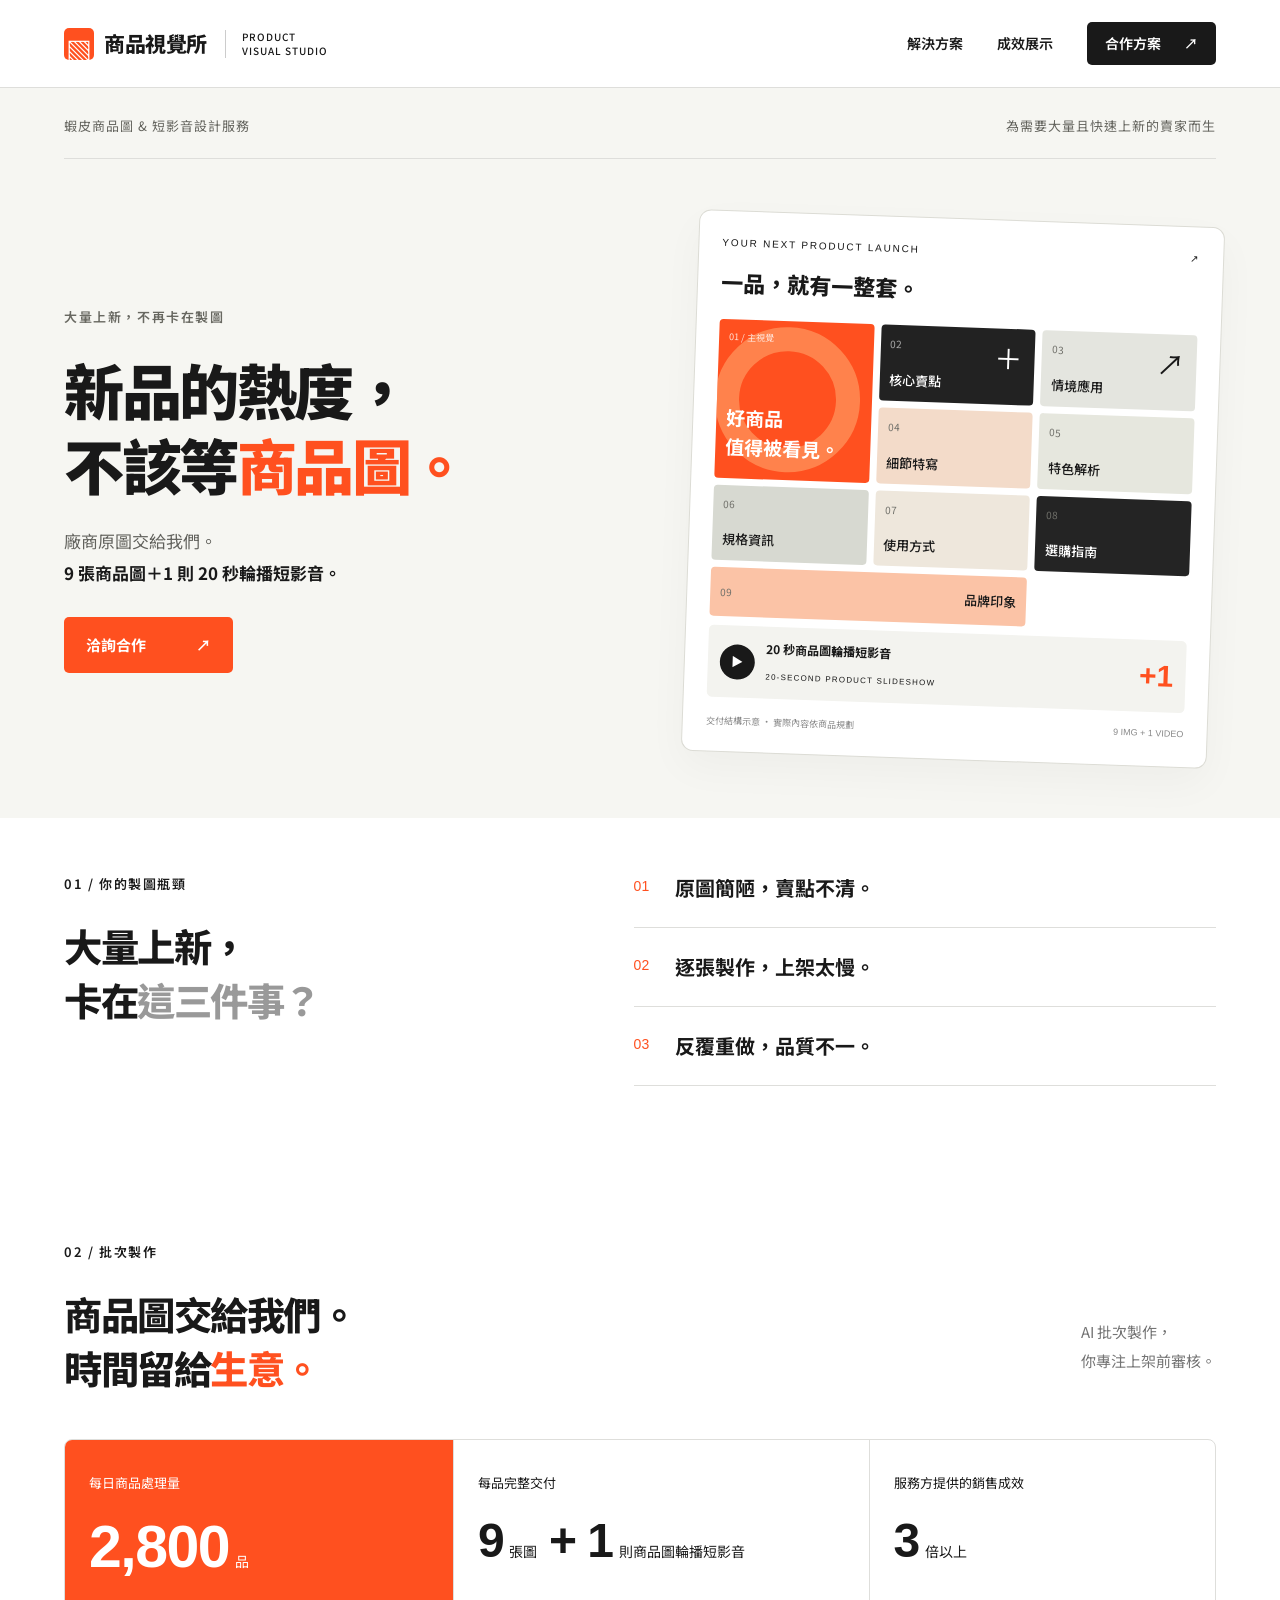
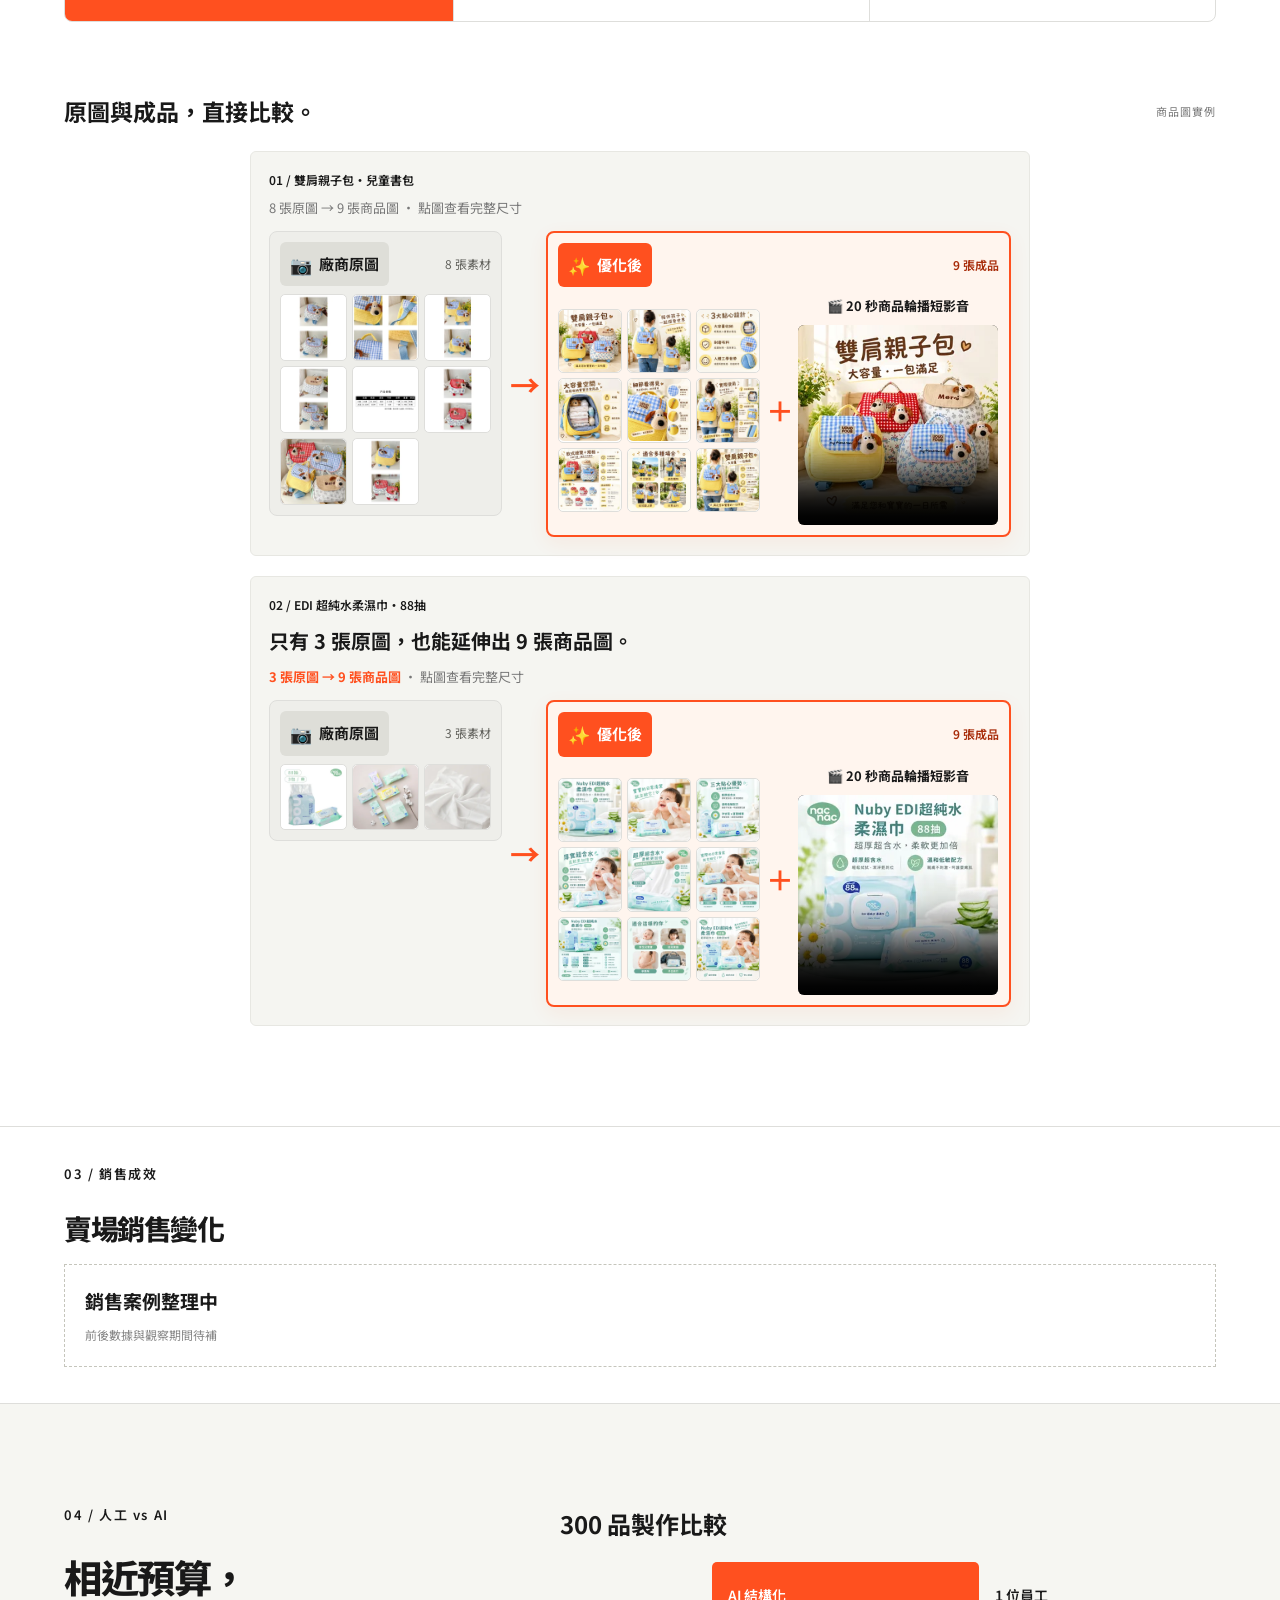
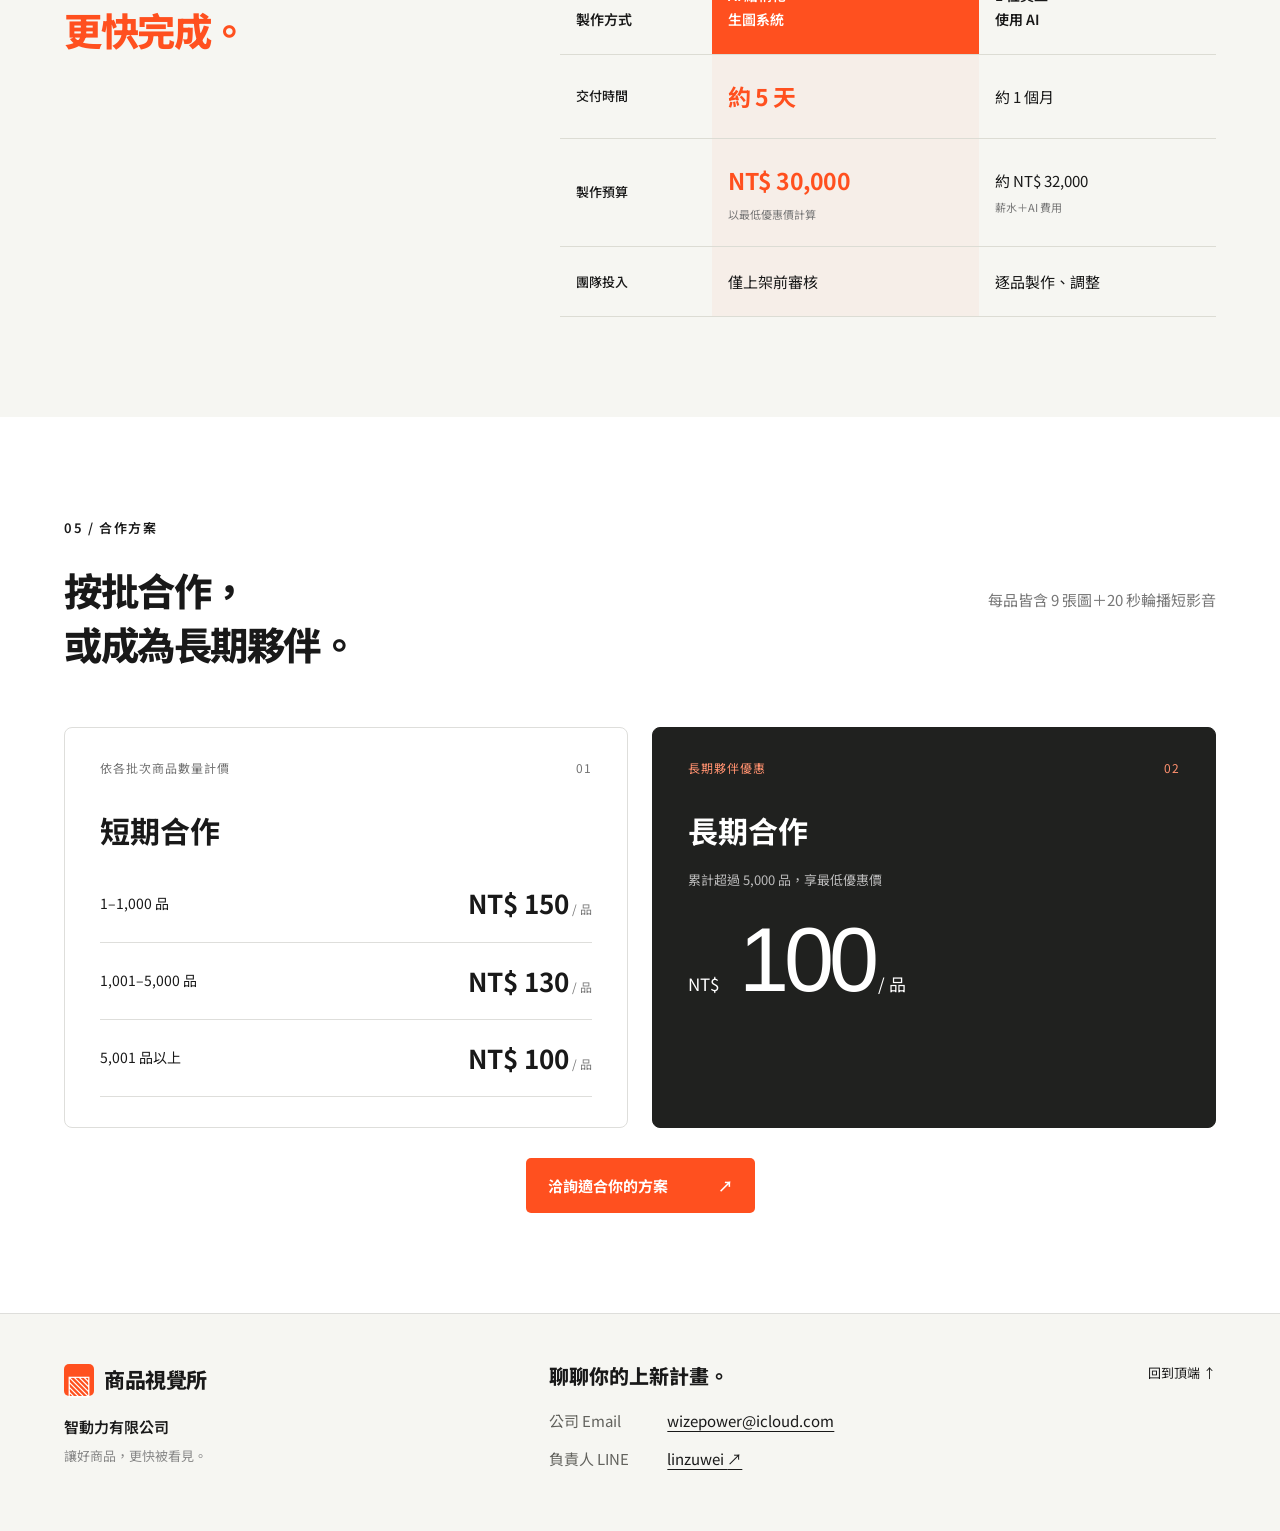
==== commit 4672e0dd: "修正載入圖片過慢問題" ====
--- a/index.html
+++ b/index.html
@@ -106,36 +106,36 @@
                 <div class="gallery-column gallery-before">
                   <h4><span class="gallery-badge"><span aria-hidden="true">📷</span> 廠商原圖</span><span class="gallery-count">8 張素材</span></h4>
                   <div class="product-gallery">
-                  <a href="assets/backpack/before-1.jpg" target="_blank" rel="noopener noreferrer" aria-label="兒童書包廠商原圖 1，新分頁查看完整圖片"><img src="assets/backpack/before-1.jpg" alt="雙肩親子包兒童書包・廠商原圖 1" width="1024" height="1024" loading="lazy" decoding="async"></a>
-                  <a href="assets/backpack/before-2.jpg" target="_blank" rel="noopener noreferrer" aria-label="兒童書包廠商原圖 2，新分頁查看完整圖片"><img src="assets/backpack/before-2.jpg" alt="雙肩親子包兒童書包・廠商原圖 2" width="1024" height="1024" loading="lazy" decoding="async"></a>
-                  <a href="assets/backpack/before-3.jpg" target="_blank" rel="noopener noreferrer" aria-label="兒童書包廠商原圖 3，新分頁查看完整圖片"><img src="assets/backpack/before-3.jpg" alt="雙肩親子包兒童書包・廠商原圖 3" width="1024" height="1024" loading="lazy" decoding="async"></a>
-                  <a href="assets/backpack/before-4.jpg" target="_blank" rel="noopener noreferrer" aria-label="兒童書包廠商原圖 4，新分頁查看完整圖片"><img src="assets/backpack/before-4.jpg" alt="雙肩親子包兒童書包・廠商原圖 4" width="1024" height="1024" loading="lazy" decoding="async"></a>
-                  <a href="assets/backpack/before-5.jpg" target="_blank" rel="noopener noreferrer" aria-label="兒童書包廠商原圖 5，新分頁查看完整圖片"><img src="assets/backpack/before-5.jpg" alt="雙肩親子包兒童書包・廠商原圖 5" width="1024" height="1024" loading="lazy" decoding="async"></a>
-                  <a href="assets/backpack/before-6.jpg" target="_blank" rel="noopener noreferrer" aria-label="兒童書包廠商原圖 6，新分頁查看完整圖片"><img src="assets/backpack/before-6.jpg" alt="雙肩親子包兒童書包・廠商原圖 6" width="1024" height="1024" loading="lazy" decoding="async"></a>
-                  <a href="assets/backpack/before-7.jpg" target="_blank" rel="noopener noreferrer" aria-label="兒童書包廠商原圖 7，新分頁查看完整圖片"><img src="assets/backpack/before-7.jpg" alt="雙肩親子包兒童書包・廠商原圖 7" width="1024" height="1024" loading="lazy" decoding="async"></a>
-                  <a href="assets/backpack/before-8.jpg" target="_blank" rel="noopener noreferrer" aria-label="兒童書包廠商原圖 8，新分頁查看完整圖片"><img src="assets/backpack/before-8.jpg" alt="雙肩親子包兒童書包・廠商原圖 8" width="1024" height="1024" loading="lazy" decoding="async"></a>
+                  <a href="assets/backpack/before-1.jpg" target="_blank" rel="noopener noreferrer" aria-label="兒童書包廠商原圖 1，新分頁查看完整圖片"><img src="assets/backpack/preview/before-1.webp" alt="雙肩親子包兒童書包・廠商原圖 1" width="1024" height="1024" loading="lazy" decoding="async"></a>
+                  <a href="assets/backpack/before-2.jpg" target="_blank" rel="noopener noreferrer" aria-label="兒童書包廠商原圖 2，新分頁查看完整圖片"><img src="assets/backpack/preview/before-2.webp" alt="雙肩親子包兒童書包・廠商原圖 2" width="1024" height="1024" loading="lazy" decoding="async"></a>
+                  <a href="assets/backpack/before-3.jpg" target="_blank" rel="noopener noreferrer" aria-label="兒童書包廠商原圖 3，新分頁查看完整圖片"><img src="assets/backpack/preview/before-3.webp" alt="雙肩親子包兒童書包・廠商原圖 3" width="1024" height="1024" loading="lazy" decoding="async"></a>
+                  <a href="assets/backpack/before-4.jpg" target="_blank" rel="noopener noreferrer" aria-label="兒童書包廠商原圖 4，新分頁查看完整圖片"><img src="assets/backpack/preview/before-4.webp" alt="雙肩親子包兒童書包・廠商原圖 4" width="1024" height="1024" loading="lazy" decoding="async"></a>
+                  <a href="assets/backpack/before-5.jpg" target="_blank" rel="noopener noreferrer" aria-label="兒童書包廠商原圖 5，新分頁查看完整圖片"><img src="assets/backpack/preview/before-5.webp" alt="雙肩親子包兒童書包・廠商原圖 5" width="1024" height="1024" loading="lazy" decoding="async"></a>
+                  <a href="assets/backpack/before-6.jpg" target="_blank" rel="noopener noreferrer" aria-label="兒童書包廠商原圖 6，新分頁查看完整圖片"><img src="assets/backpack/preview/before-6.webp" alt="雙肩親子包兒童書包・廠商原圖 6" width="1024" height="1024" loading="lazy" decoding="async"></a>
+                  <a href="assets/backpack/before-7.jpg" target="_blank" rel="noopener noreferrer" aria-label="兒童書包廠商原圖 7，新分頁查看完整圖片"><img src="assets/backpack/preview/before-7.webp" alt="雙肩親子包兒童書包・廠商原圖 7" width="1024" height="1024" loading="lazy" decoding="async"></a>
+                  <a href="assets/backpack/before-8.jpg" target="_blank" rel="noopener noreferrer" aria-label="兒童書包廠商原圖 8，新分頁查看完整圖片"><img src="assets/backpack/preview/before-8.webp" alt="雙肩親子包兒童書包・廠商原圖 8" width="1024" height="1024" loading="lazy" decoding="async"></a>
                   </div>
                 </div>
                 <span class="comparison-arrow" aria-hidden="true">→</span>
                 <div class="gallery-column gallery-after">
                   <h4><span class="gallery-badge"><span aria-hidden="true">✨</span> 優化後</span><span class="gallery-count">9 張成品</span></h4>
                   <div class="product-gallery">
-                  <a href="assets/backpack/after-1.jpg" target="_blank" rel="noopener noreferrer" aria-label="兒童書包優化圖 1，新分頁查看完整圖片"><img src="assets/backpack/after-1.jpg" alt="雙肩親子包兒童書包・優化圖 1" width="1024" height="1024" loading="lazy" decoding="async"></a>
-                  <a href="assets/backpack/after-2.jpg" target="_blank" rel="noopener noreferrer" aria-label="兒童書包優化圖 2，新分頁查看完整圖片"><img src="assets/backpack/after-2.jpg" alt="雙肩親子包兒童書包・優化圖 2" width="1024" height="1024" loading="lazy" decoding="async"></a>
-                  <a href="assets/backpack/after-3.jpg" target="_blank" rel="noopener noreferrer" aria-label="兒童書包優化圖 3，新分頁查看完整圖片"><img src="assets/backpack/after-3.jpg" alt="雙肩親子包兒童書包・優化圖 3" width="1024" height="1024" loading="lazy" decoding="async"></a>
-                  <a href="assets/backpack/after-4.jpg" target="_blank" rel="noopener noreferrer" aria-label="兒童書包優化圖 4，新分頁查看完整圖片"><img src="assets/backpack/after-4.jpg" alt="雙肩親子包兒童書包・優化圖 4" width="1024" height="1024" loading="lazy" decoding="async"></a>
-                  <a href="assets/backpack/after-5.jpg" target="_blank" rel="noopener noreferrer" aria-label="兒童書包優化圖 5，新分頁查看完整圖片"><img src="assets/backpack/after-5.jpg" alt="雙肩親子包兒童書包・優化圖 5" width="1024" height="1024" loading="lazy" decoding="async"></a>
-                  <a href="assets/backpack/after-6.jpg" target="_blank" rel="noopener noreferrer" aria-label="兒童書包優化圖 6，新分頁查看完整圖片"><img src="assets/backpack/after-6.jpg" alt="雙肩親子包兒童書包・優化圖 6" width="1024" height="1024" loading="lazy" decoding="async"></a>
-                  <a href="assets/backpack/after-7.jpg" target="_blank" rel="noopener noreferrer" aria-label="兒童書包優化圖 7，新分頁查看完整圖片"><img src="assets/backpack/after-7.jpg" alt="雙肩親子包兒童書包・優化圖 7" width="1024" height="1024" loading="lazy" decoding="async"></a>
-                  <a href="assets/backpack/after-8.jpg" target="_blank" rel="noopener noreferrer" aria-label="兒童書包優化圖 8，新分頁查看完整圖片"><img src="assets/backpack/after-8.jpg" alt="雙肩親子包兒童書包・優化圖 8" width="1024" height="1024" loading="lazy" decoding="async"></a>
-                  <a href="assets/backpack/after-9.jpg" target="_blank" rel="noopener noreferrer" aria-label="兒童書包優化圖 9，新分頁查看完整圖片"><img src="assets/backpack/after-9.jpg" alt="雙肩親子包兒童書包・優化圖 9" width="1024" height="1024" loading="lazy" decoding="async"></a>
+                  <a href="assets/backpack/after-1.jpg" target="_blank" rel="noopener noreferrer" aria-label="兒童書包優化圖 1，新分頁查看完整圖片"><img src="assets/backpack/preview/after-1.webp" alt="雙肩親子包兒童書包・優化圖 1" width="1024" height="1024" loading="lazy" decoding="async"></a>
+                  <a href="assets/backpack/after-2.jpg" target="_blank" rel="noopener noreferrer" aria-label="兒童書包優化圖 2，新分頁查看完整圖片"><img src="assets/backpack/preview/after-2.webp" alt="雙肩親子包兒童書包・優化圖 2" width="1024" height="1024" loading="lazy" decoding="async"></a>
+                  <a href="assets/backpack/after-3.jpg" target="_blank" rel="noopener noreferrer" aria-label="兒童書包優化圖 3，新分頁查看完整圖片"><img src="assets/backpack/preview/after-3.webp" alt="雙肩親子包兒童書包・優化圖 3" width="1024" height="1024" loading="lazy" decoding="async"></a>
+                  <a href="assets/backpack/after-4.jpg" target="_blank" rel="noopener noreferrer" aria-label="兒童書包優化圖 4，新分頁查看完整圖片"><img src="assets/backpack/preview/after-4.webp" alt="雙肩親子包兒童書包・優化圖 4" width="1024" height="1024" loading="lazy" decoding="async"></a>
+                  <a href="assets/backpack/after-5.jpg" target="_blank" rel="noopener noreferrer" aria-label="兒童書包優化圖 5，新分頁查看完整圖片"><img src="assets/backpack/preview/after-5.webp" alt="雙肩親子包兒童書包・優化圖 5" width="1024" height="1024" loading="lazy" decoding="async"></a>
+                  <a href="assets/backpack/after-6.jpg" target="_blank" rel="noopener noreferrer" aria-label="兒童書包優化圖 6，新分頁查看完整圖片"><img src="assets/backpack/preview/after-6.webp" alt="雙肩親子包兒童書包・優化圖 6" width="1024" height="1024" loading="lazy" decoding="async"></a>
+                  <a href="assets/backpack/after-7.jpg" target="_blank" rel="noopener noreferrer" aria-label="兒童書包優化圖 7，新分頁查看完整圖片"><img src="assets/backpack/preview/after-7.webp" alt="雙肩親子包兒童書包・優化圖 7" width="1024" height="1024" loading="lazy" decoding="async"></a>
+                  <a href="assets/backpack/after-8.jpg" target="_blank" rel="noopener noreferrer" aria-label="兒童書包優化圖 8，新分頁查看完整圖片"><img src="assets/backpack/preview/after-8.webp" alt="雙肩親子包兒童書包・優化圖 8" width="1024" height="1024" loading="lazy" decoding="async"></a>
+                  <a href="assets/backpack/after-9.jpg" target="_blank" rel="noopener noreferrer" aria-label="兒童書包優化圖 9，新分頁查看完整圖片"><img src="assets/backpack/preview/after-9.webp" alt="雙肩親子包兒童書包・優化圖 9" width="1024" height="1024" loading="lazy" decoding="async"></a>
                   </div>
                   <div class="deliverable-plus" aria-hidden="true">＋</div>
                   <figure class="case-video">
                     <figcaption>🎬 20 秒商品輪播短影音</figcaption>
-                    <video controls playsinline preload="none" poster="assets/backpack/after-1.jpg" aria-label="兒童書包20秒商品輪播短影音">
-                      <source src="assets/backpack/slideshow.mp4" type="video/mp4">
-                      您的瀏覽器不支援影片播放，<a href="assets/backpack/slideshow.mp4">點此開啟影片</a>。
+                    <video controls playsinline preload="none" poster="assets/backpack/preview/after-1.webp" aria-label="兒童書包20秒商品輪播短影音">
+                      <source src="assets/backpack/slideshow-web.mp4" type="video/mp4">
+                      您的瀏覽器不支援影片播放，<a href="assets/backpack/slideshow-web.mp4">點此開啟影片</a>。
                     </video>
                   </figure>
                 </div>
@@ -149,31 +149,31 @@
                 <div class="gallery-column gallery-before">
                   <h4><span class="gallery-badge"><span aria-hidden="true">📷</span> 廠商原圖</span><span class="gallery-count">3 張素材</span></h4>
                   <div class="product-gallery">
-                    <a href="assets/nuby/before-1.webp" target="_blank" rel="noopener noreferrer" aria-label="柔濕巾廠商原圖 1，新分頁查看完整圖片"><img src="assets/nuby/before-1.webp" alt="EDI 超純水柔濕巾 88抽・廠商原圖 1" width="1024" height="1024" loading="lazy" decoding="async"></a>
-                    <a href="assets/nuby/before-2.webp" target="_blank" rel="noopener noreferrer" aria-label="柔濕巾廠商原圖 2，新分頁查看完整圖片"><img src="assets/nuby/before-2.webp" alt="EDI 超純水柔濕巾 88抽・廠商原圖 2" width="1024" height="1024" loading="lazy" decoding="async"></a>
-                    <a href="assets/nuby/before-3.webp" target="_blank" rel="noopener noreferrer" aria-label="柔濕巾廠商原圖 3，新分頁查看完整圖片"><img src="assets/nuby/before-3.webp" alt="EDI 超純水柔濕巾 88抽・廠商原圖 3" width="1024" height="1024" loading="lazy" decoding="async"></a>
+                    <a href="assets/nuby/before-1.webp" target="_blank" rel="noopener noreferrer" aria-label="柔濕巾廠商原圖 1，新分頁查看完整圖片"><img src="assets/nuby/preview/before-1.webp" alt="EDI 超純水柔濕巾 88抽・廠商原圖 1" width="1024" height="1024" loading="lazy" decoding="async"></a>
+                    <a href="assets/nuby/before-2.webp" target="_blank" rel="noopener noreferrer" aria-label="柔濕巾廠商原圖 2，新分頁查看完整圖片"><img src="assets/nuby/preview/before-2.webp" alt="EDI 超純水柔濕巾 88抽・廠商原圖 2" width="1024" height="1024" loading="lazy" decoding="async"></a>
+                    <a href="assets/nuby/before-3.webp" target="_blank" rel="noopener noreferrer" aria-label="柔濕巾廠商原圖 3，新分頁查看完整圖片"><img src="assets/nuby/preview/before-3.webp" alt="EDI 超純水柔濕巾 88抽・廠商原圖 3" width="1024" height="1024" loading="lazy" decoding="async"></a>
                   </div>
                 </div>
                 <span class="comparison-arrow" aria-hidden="true">→</span>
                 <div class="gallery-column gallery-after">
                   <h4><span class="gallery-badge"><span aria-hidden="true">✨</span> 優化後</span><span class="gallery-count">9 張成品</span></h4>
                   <div class="product-gallery">
-                    <a href="assets/nuby/after-1.jpg" target="_blank" rel="noopener noreferrer" aria-label="柔濕巾優化圖 1，新分頁查看完整圖片"><img src="assets/nuby/after-1.jpg" alt="EDI 超純水柔濕巾 88抽・優化圖 1" width="1024" height="1024" loading="lazy" decoding="async"></a>
-                    <a href="assets/nuby/after-2.jpg" target="_blank" rel="noopener noreferrer" aria-label="柔濕巾優化圖 2，新分頁查看完整圖片"><img src="assets/nuby/after-2.jpg" alt="EDI 超純水柔濕巾 88抽・優化圖 2" width="1024" height="1024" loading="lazy" decoding="async"></a>
-                    <a href="assets/nuby/after-3.jpg" target="_blank" rel="noopener noreferrer" aria-label="柔濕巾優化圖 3，新分頁查看完整圖片"><img src="assets/nuby/after-3.jpg" alt="EDI 超純水柔濕巾 88抽・優化圖 3" width="1024" height="1024" loading="lazy" decoding="async"></a>
-                    <a href="assets/nuby/after-4.jpg" target="_blank" rel="noopener noreferrer" aria-label="柔濕巾優化圖 4，新分頁查看完整圖片"><img src="assets/nuby/after-4.jpg" alt="EDI 超純水柔濕巾 88抽・優化圖 4" width="1024" height="1024" loading="lazy" decoding="async"></a>
-                    <a href="assets/nuby/after-5.jpg" target="_blank" rel="noopener noreferrer" aria-label="柔濕巾優化圖 5，新分頁查看完整圖片"><img src="assets/nuby/after-5.jpg" alt="EDI 超純水柔濕巾 88抽・優化圖 5" width="1024" height="1024" loading="lazy" decoding="async"></a>
-                    <a href="assets/nuby/after-6.jpg" target="_blank" rel="noopener noreferrer" aria-label="柔濕巾優化圖 6，新分頁查看完整圖片"><img src="assets/nuby/after-6.jpg" alt="EDI 超純水柔濕巾 88抽・優化圖 6" width="1024" height="1024" loading="lazy" decoding="async"></a>
-                    <a href="assets/nuby/after-7.jpg" target="_blank" rel="noopener noreferrer" aria-label="柔濕巾優化圖 7，新分頁查看完整圖片"><img src="assets/nuby/after-7.jpg" alt="EDI 超純水柔濕巾 88抽・優化圖 7" width="1024" height="1024" loading="lazy" decoding="async"></a>
-                    <a href="assets/nuby/after-8.jpg" target="_blank" rel="noopener noreferrer" aria-label="柔濕巾優化圖 8，新分頁查看完整圖片"><img src="assets/nuby/after-8.jpg" alt="EDI 超純水柔濕巾 88抽・優化圖 8" width="1024" height="1024" loading="lazy" decoding="async"></a>
-                    <a href="assets/nuby/after-9.jpg" target="_blank" rel="noopener noreferrer" aria-label="柔濕巾優化圖 9，新分頁查看完整圖片"><img src="assets/nuby/after-9.jpg" alt="EDI 超純水柔濕巾 88抽・優化圖 9" width="1024" height="1024" loading="lazy" decoding="async"></a>
+                    <a href="assets/nuby/after-1.jpg" target="_blank" rel="noopener noreferrer" aria-label="柔濕巾優化圖 1，新分頁查看完整圖片"><img src="assets/nuby/preview/after-1.webp" alt="EDI 超純水柔濕巾 88抽・優化圖 1" width="1024" height="1024" loading="lazy" decoding="async"></a>
+                    <a href="assets/nuby/after-2.jpg" target="_blank" rel="noopener noreferrer" aria-label="柔濕巾優化圖 2，新分頁查看完整圖片"><img src="assets/nuby/preview/after-2.webp" alt="EDI 超純水柔濕巾 88抽・優化圖 2" width="1024" height="1024" loading="lazy" decoding="async"></a>
+                    <a href="assets/nuby/after-3.jpg" target="_blank" rel="noopener noreferrer" aria-label="柔濕巾優化圖 3，新分頁查看完整圖片"><img src="assets/nuby/preview/after-3.webp" alt="EDI 超純水柔濕巾 88抽・優化圖 3" width="1024" height="1024" loading="lazy" decoding="async"></a>
+                    <a href="assets/nuby/after-4.jpg" target="_blank" rel="noopener noreferrer" aria-label="柔濕巾優化圖 4，新分頁查看完整圖片"><img src="assets/nuby/preview/after-4.webp" alt="EDI 超純水柔濕巾 88抽・優化圖 4" width="1024" height="1024" loading="lazy" decoding="async"></a>
+                    <a href="assets/nuby/after-5.jpg" target="_blank" rel="noopener noreferrer" aria-label="柔濕巾優化圖 5，新分頁查看完整圖片"><img src="assets/nuby/preview/after-5.webp" alt="EDI 超純水柔濕巾 88抽・優化圖 5" width="1024" height="1024" loading="lazy" decoding="async"></a>
+                    <a href="assets/nuby/after-6.jpg" target="_blank" rel="noopener noreferrer" aria-label="柔濕巾優化圖 6，新分頁查看完整圖片"><img src="assets/nuby/preview/after-6.webp" alt="EDI 超純水柔濕巾 88抽・優化圖 6" width="1024" height="1024" loading="lazy" decoding="async"></a>
+                    <a href="assets/nuby/after-7.jpg" target="_blank" rel="noopener noreferrer" aria-label="柔濕巾優化圖 7，新分頁查看完整圖片"><img src="assets/nuby/preview/after-7.webp" alt="EDI 超純水柔濕巾 88抽・優化圖 7" width="1024" height="1024" loading="lazy" decoding="async"></a>
+                    <a href="assets/nuby/after-8.jpg" target="_blank" rel="noopener noreferrer" aria-label="柔濕巾優化圖 8，新分頁查看完整圖片"><img src="assets/nuby/preview/after-8.webp" alt="EDI 超純水柔濕巾 88抽・優化圖 8" width="1024" height="1024" loading="lazy" decoding="async"></a>
+                    <a href="assets/nuby/after-9.jpg" target="_blank" rel="noopener noreferrer" aria-label="柔濕巾優化圖 9，新分頁查看完整圖片"><img src="assets/nuby/preview/after-9.webp" alt="EDI 超純水柔濕巾 88抽・優化圖 9" width="1024" height="1024" loading="lazy" decoding="async"></a>
                   </div>
                   <div class="deliverable-plus" aria-hidden="true">＋</div>
                   <figure class="case-video">
                     <figcaption>🎬 20 秒商品輪播短影音</figcaption>
-                    <video controls playsinline preload="none" poster="assets/nuby/after-1.jpg" aria-label="柔濕巾20秒商品輪播短影音">
-                      <source src="assets/nuby/slideshow.mp4" type="video/mp4">
-                      您的瀏覽器不支援影片播放，<a href="assets/nuby/slideshow.mp4">點此開啟影片</a>。
+                    <video controls playsinline preload="none" poster="assets/nuby/preview/after-1.webp" aria-label="柔濕巾20秒商品輪播短影音">
+                      <source src="assets/nuby/slideshow-web.mp4" type="video/mp4">
+                      您的瀏覽器不支援影片播放，<a href="assets/nuby/slideshow-web.mp4">點此開啟影片</a>。
                     </video>
                   </figure>
                 </div>
@@ -250,4 +250,4 @@
       <a class="footer-top" href="#top">回到頂端 ↑</a>
     </footer>
   </body>
-</html>+</html>
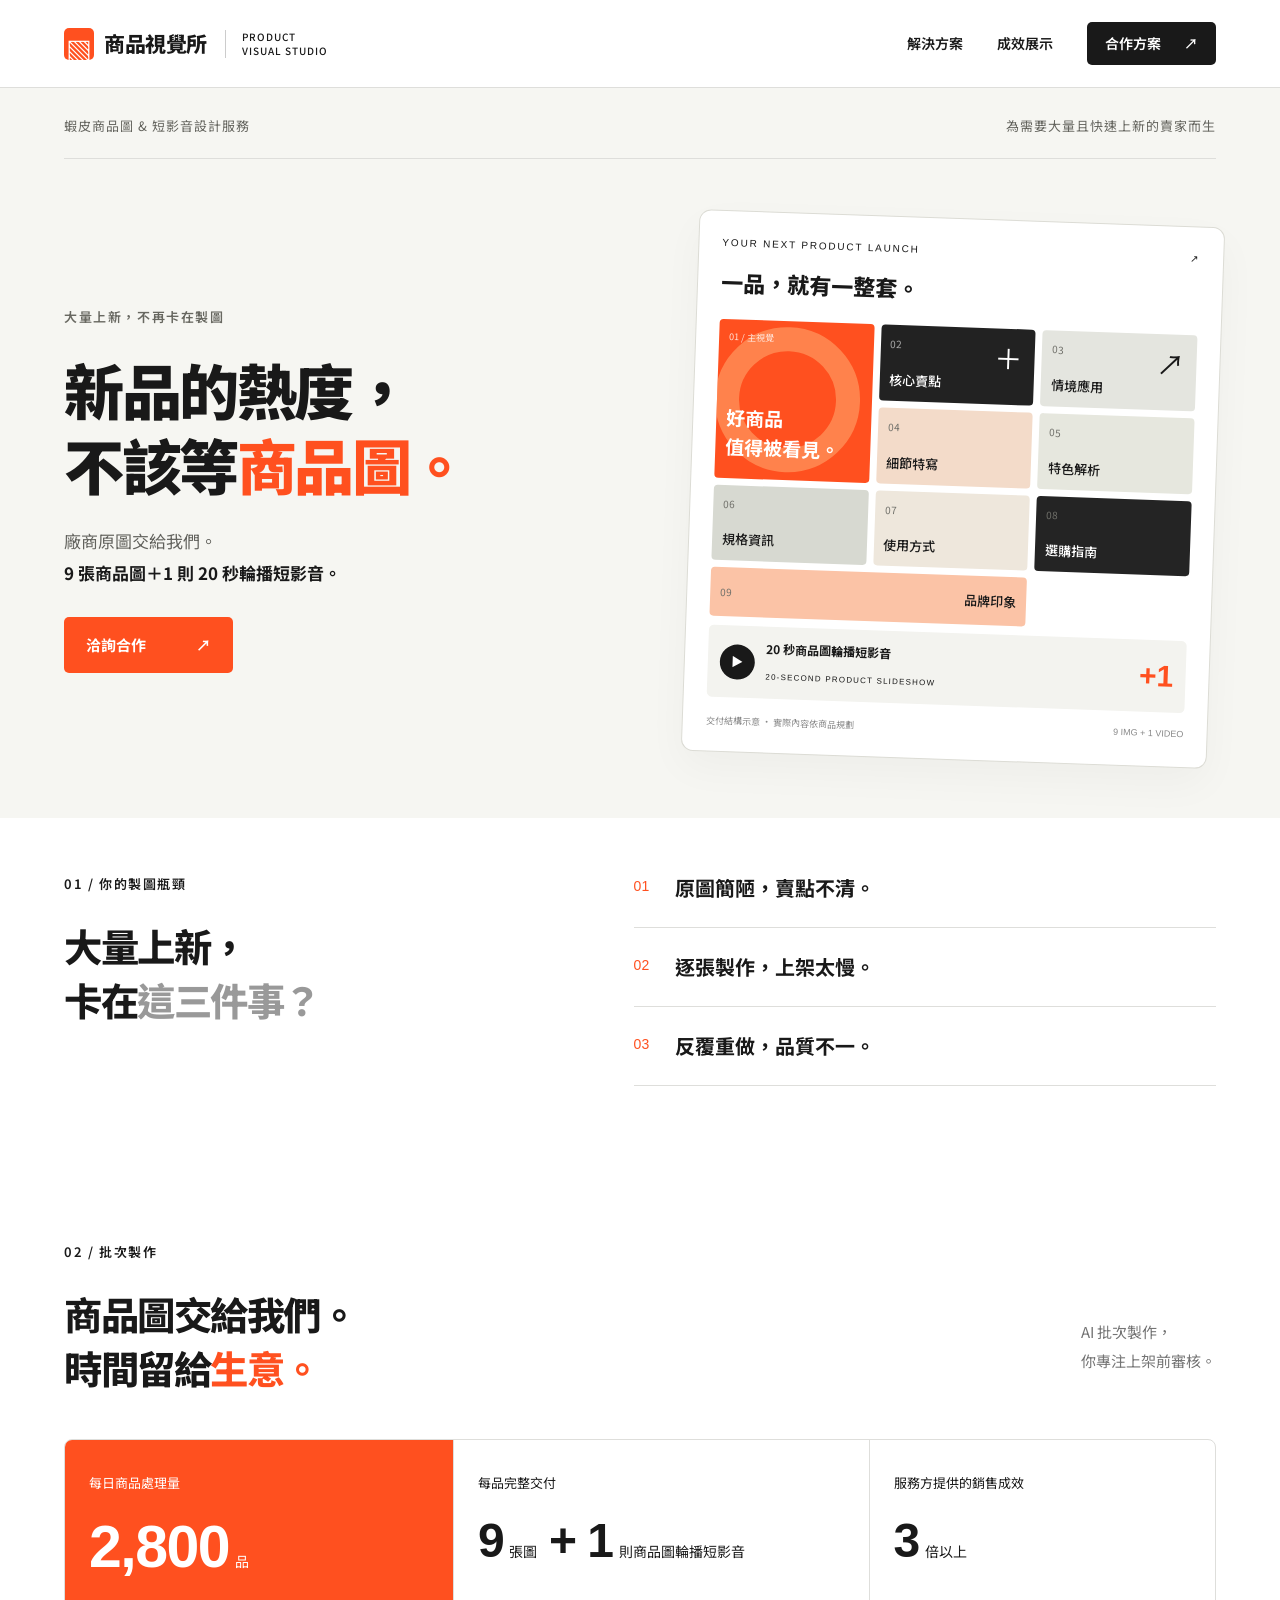
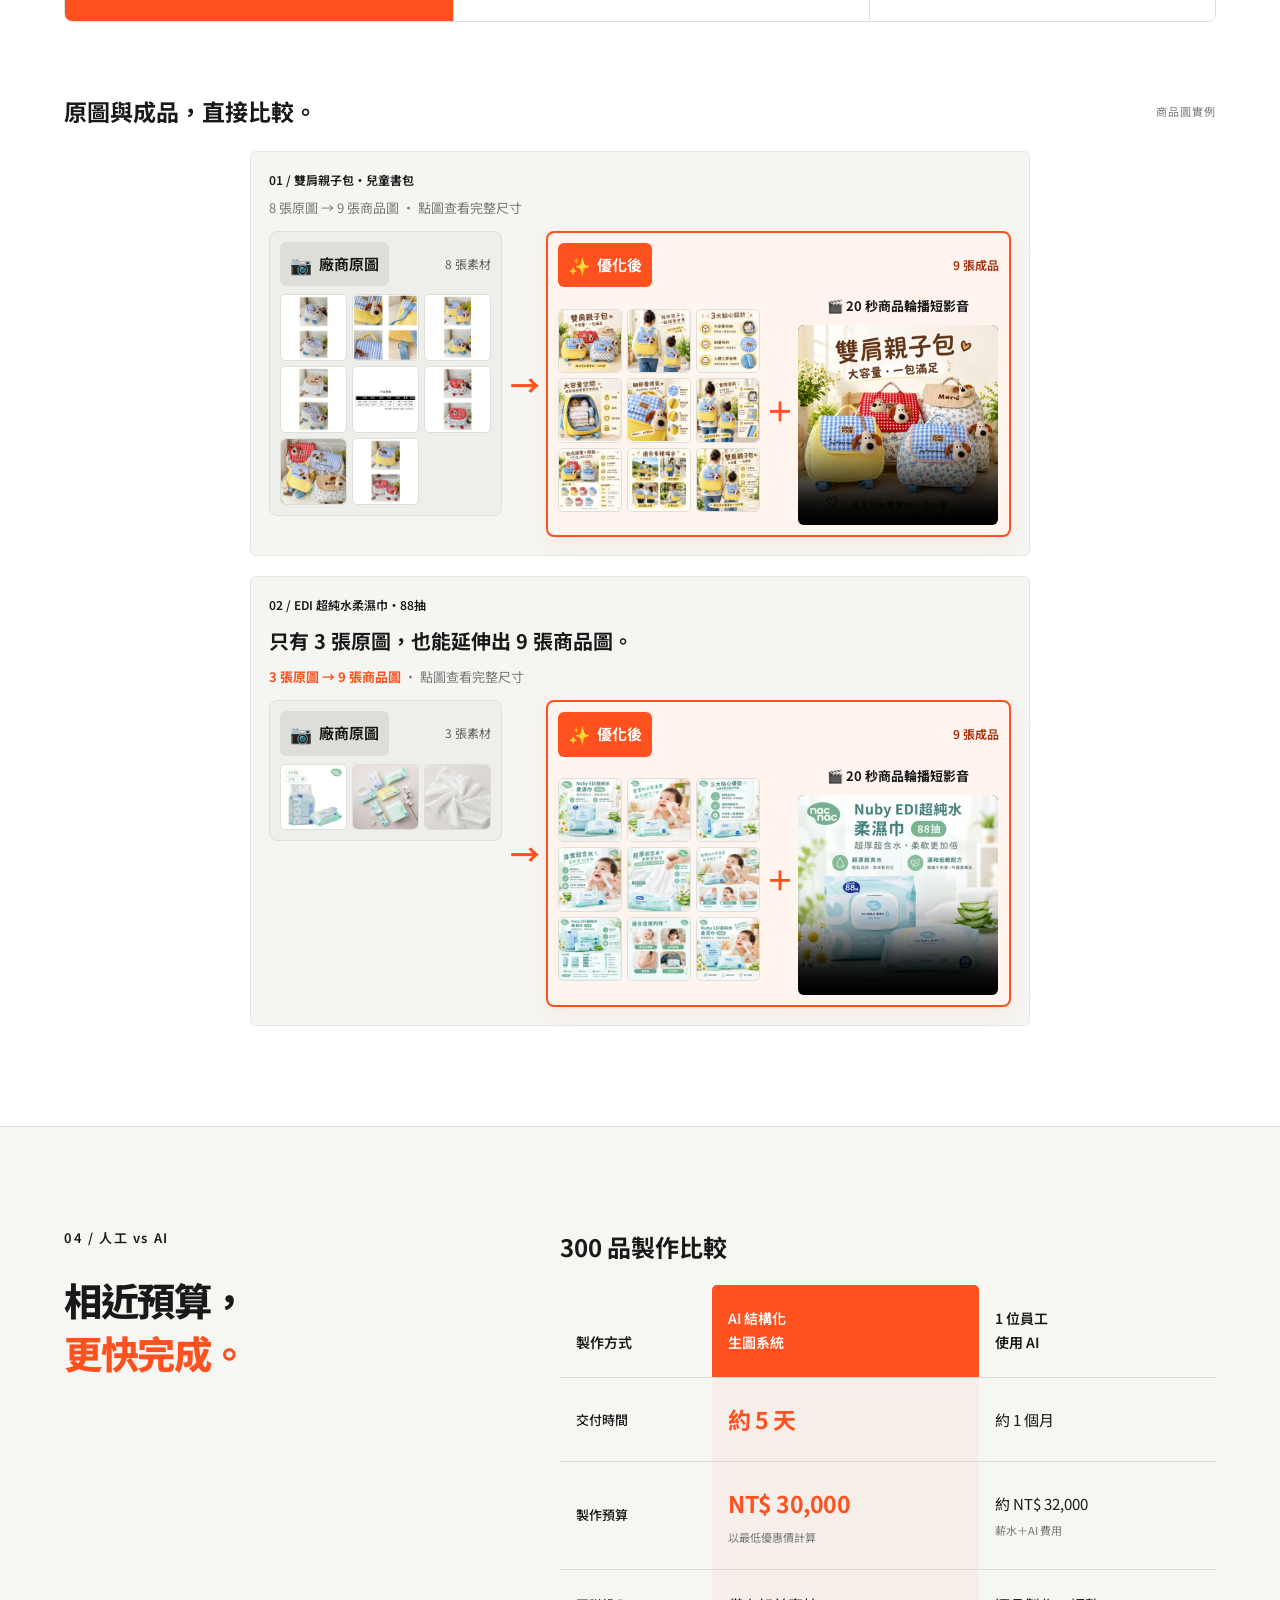
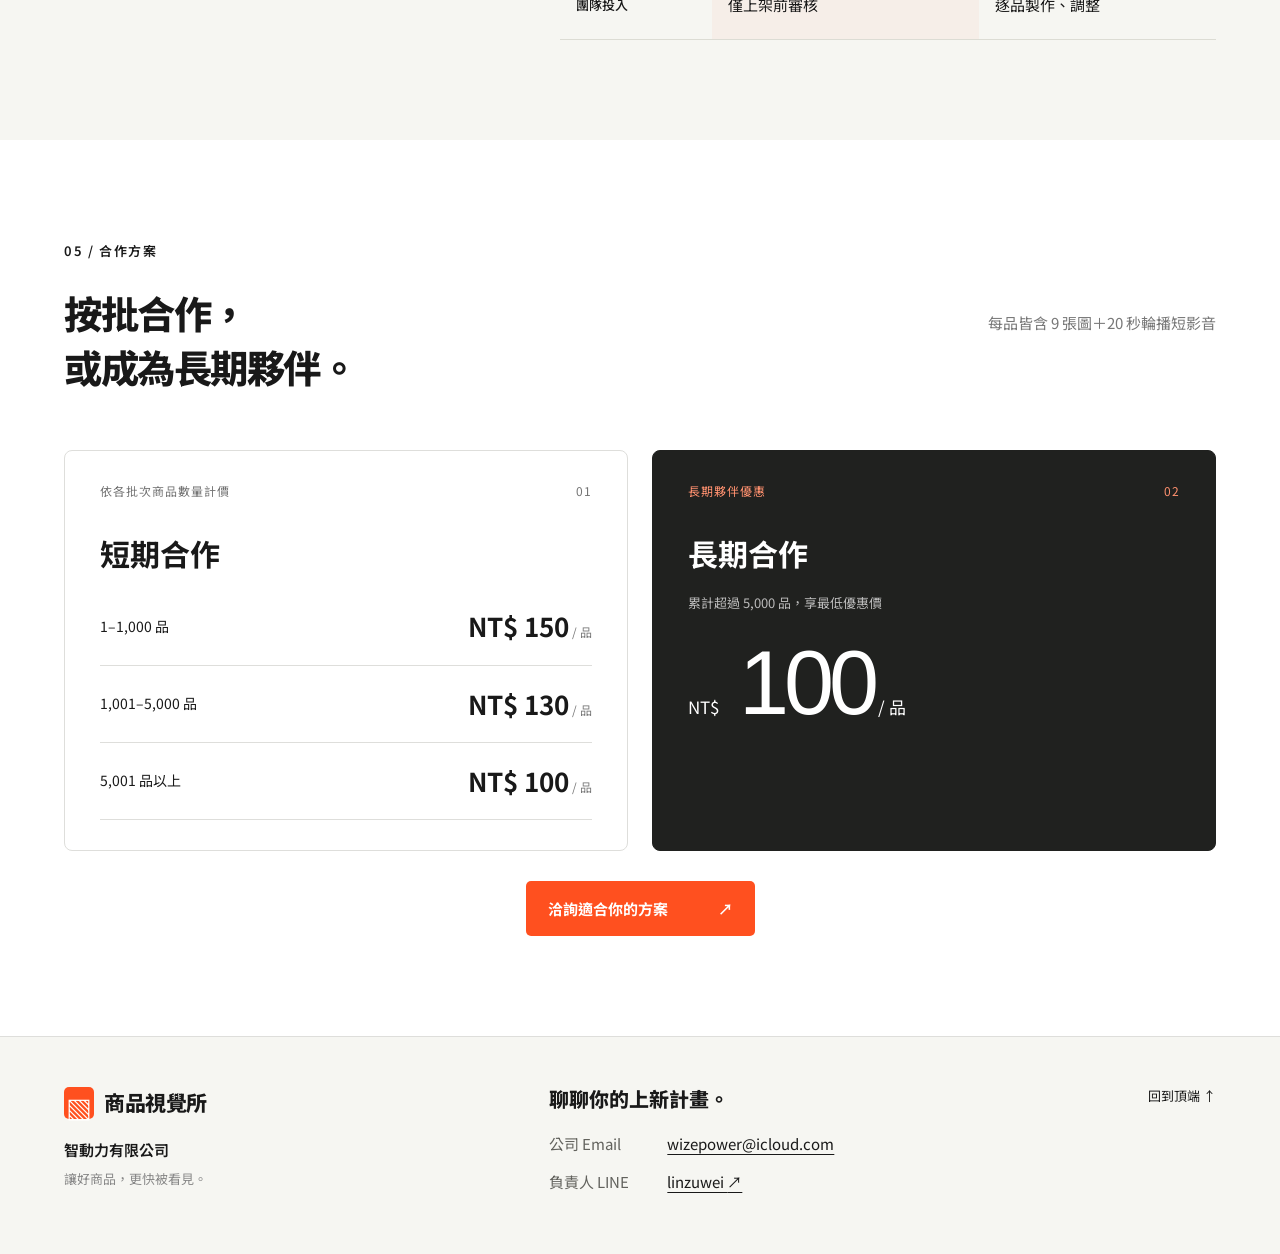
==== commit ce8961ff: "temp" ====
--- a/index.html
+++ b/index.html
@@ -182,7 +182,7 @@
           </div>
         </div>
       </section>
-      <section id="sales-results" class="sales-results section" aria-labelledby="sales-results-title">
+      <section id="sales-results" class="sales-results section" aria-labelledby="sales-results-title" hidden>
         <p class="eyebrow">03 / 銷售成效</p>
         <h2 id="sales-results-title">賣場銷售變化</h2>
         <div class="empty-sales">
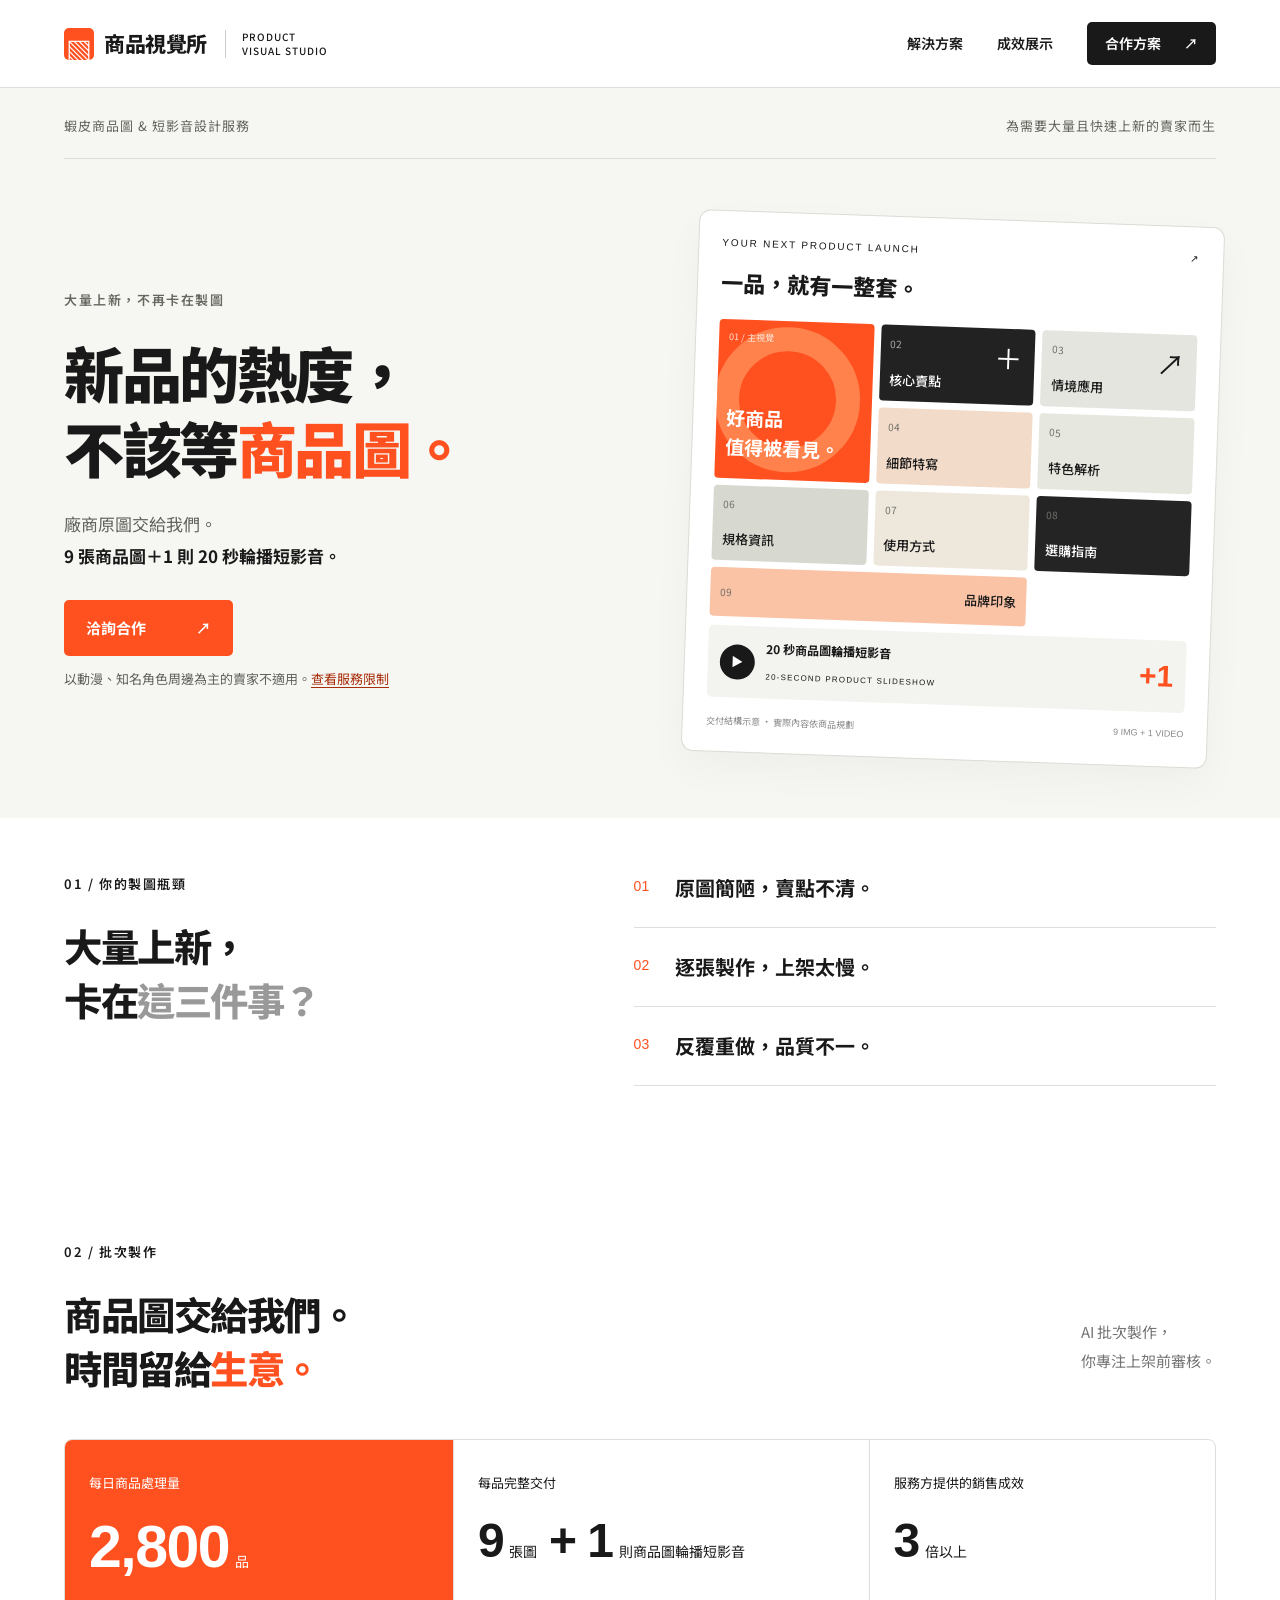
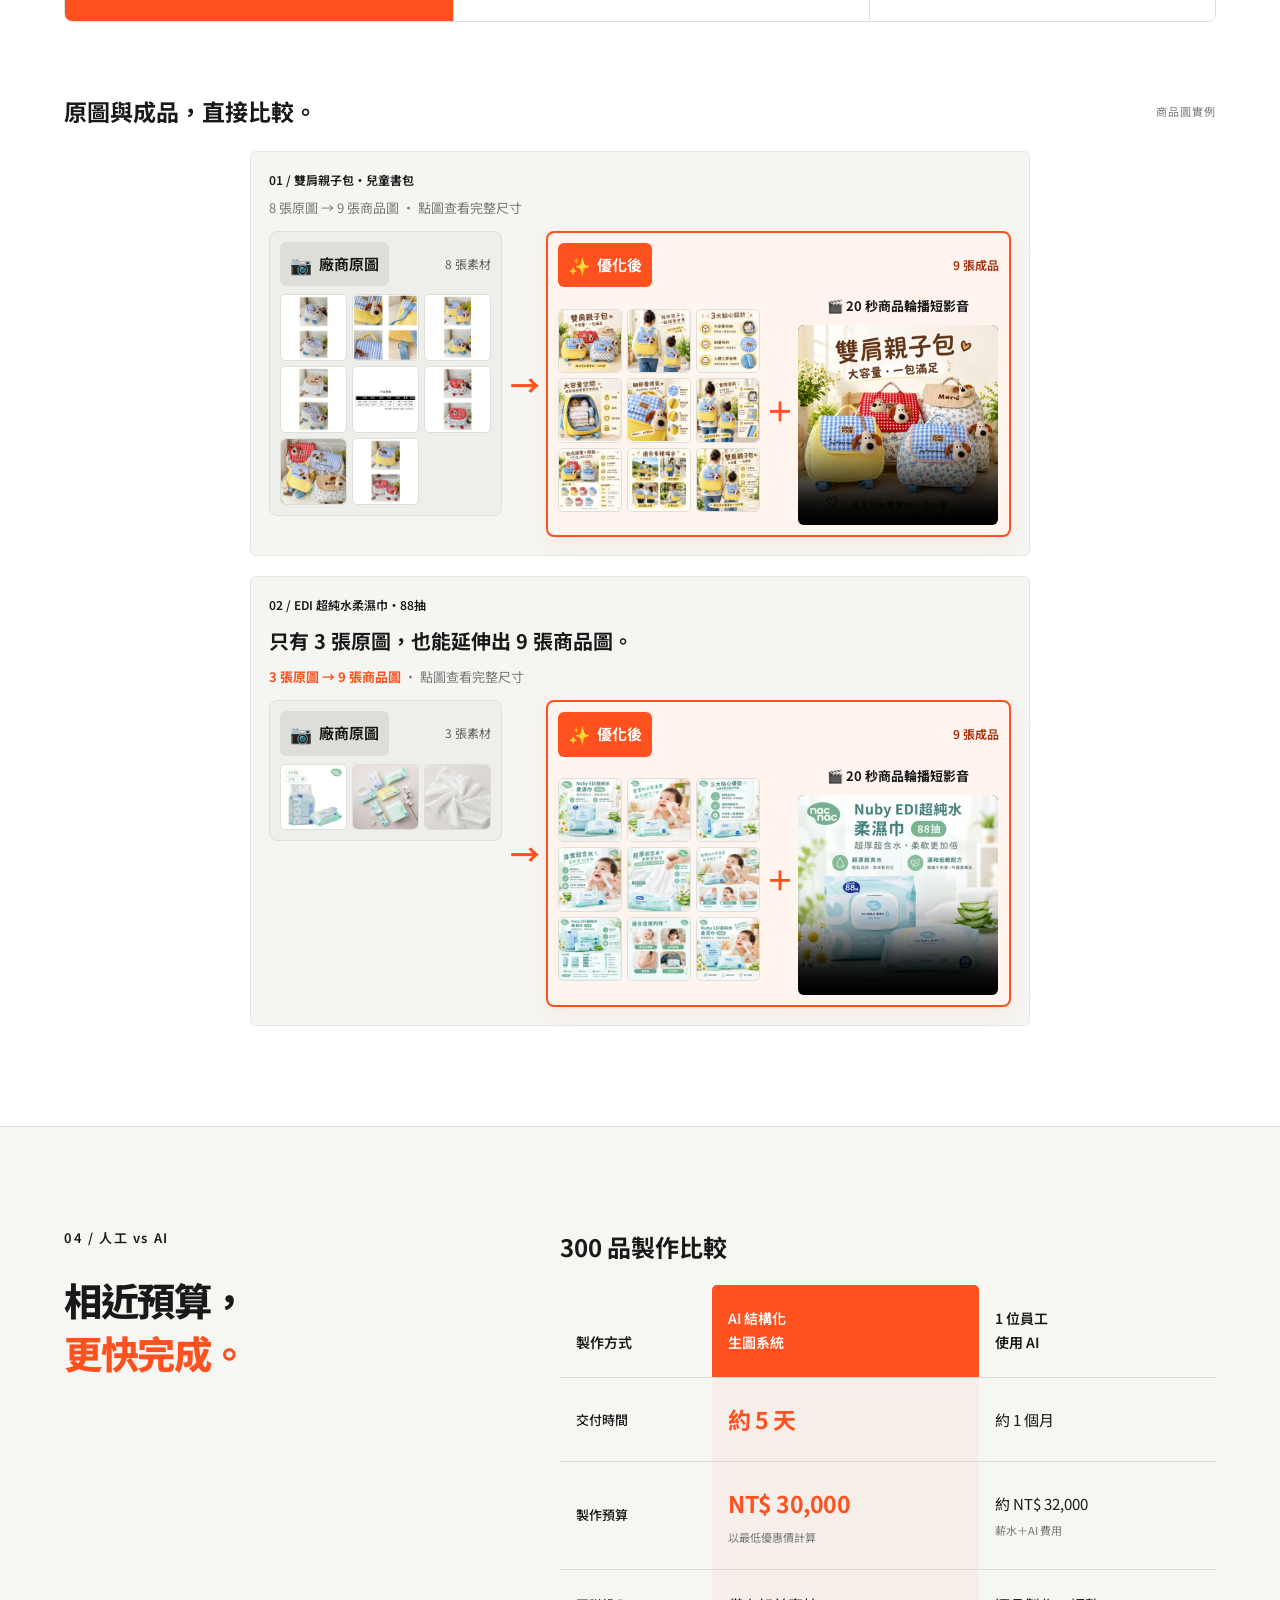
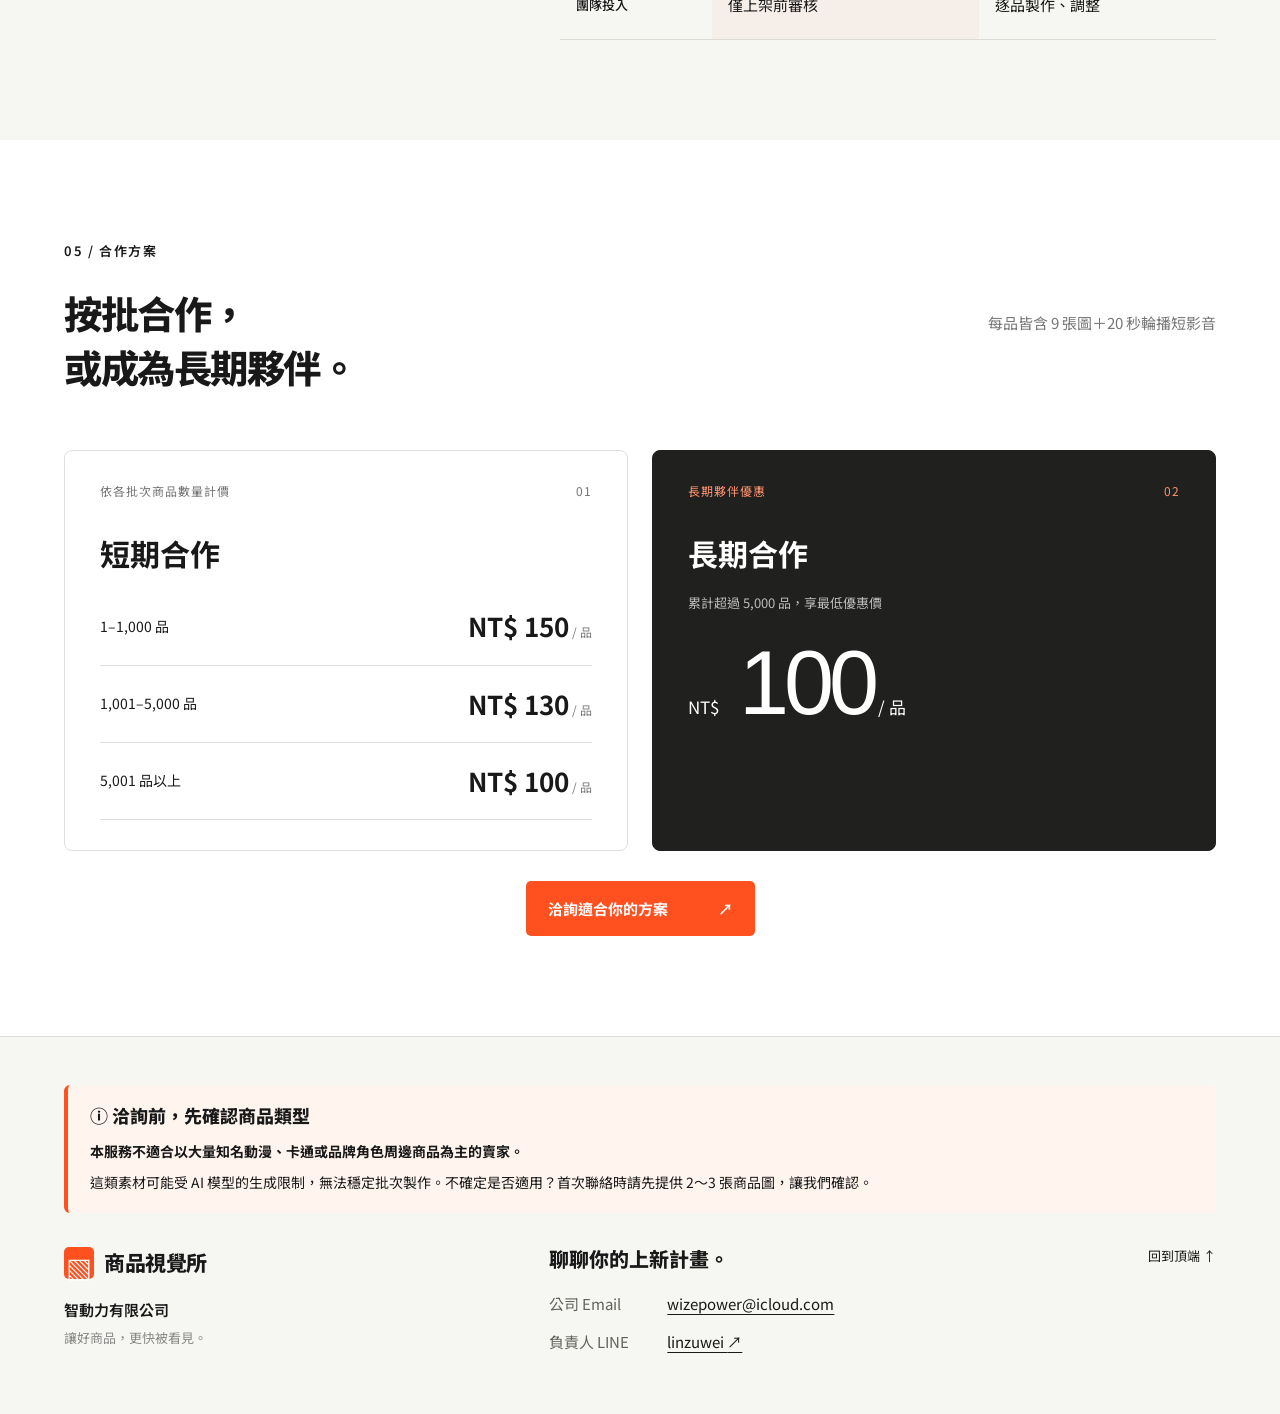
==== commit 29476d81: "加入版權商品限制提醒" ====
--- a/index.html
+++ b/index.html
@@ -23,6 +23,7 @@
             <h1 id="hero-title">新品的熱度，<br>不該等<span class="orange">商品圖。</span></h1>
             <p class="hero-desc">廠商原圖交給我們。<br><strong>9 張商品圖＋1 則 20 秒輪播短影音。</strong></p>
             <a class="button" href="#contact">洽詢合作 <span>↗</span></a>
+            <p class="service-fit-hint">以動漫、知名角色周邊為主的賣家不適用。<a href="#service-fit">查看服務限制</a></p>
           </div>
           <div class="visual" aria-label="每品交付9張商品圖與1則20秒商品圖輪播短影音的結構示意">
             <div class="visual-heading"><span>YOUR NEXT PRODUCT LAUNCH</span><span>↗</span></div>
@@ -235,6 +236,11 @@
       </section>
     </main>
     <footer id="contact" class="contact-footer">
+      <aside id="service-fit" class="service-fit" aria-labelledby="service-fit-title">
+        <h2 id="service-fit-title"><span aria-hidden="true">ⓘ</span> 洽詢前，先確認商品類型</h2>
+        <p><strong>本服務不適合以大量知名動漫、卡通或品牌角色周邊商品為主的賣家。</strong></p>
+        <p>這類素材可能受 AI 模型的生成限制，無法穩定批次製作。不確定是否適用？首次聯絡時請先提供 2～3 張商品圖，讓我們確認。</p>
+      </aside>
       <div class="footer-identity">
         <a class="brand" href="#top"><span class="brand-icon" aria-hidden="true">▧</span> 商品視覺所</a>
         <p class="footer-company">智動力有限公司</p>
--- a/footer.css
+++ b/footer.css
@@ -1,4 +1,9 @@
 /* Compact landing-page accents. */
+.service-fit-hint { margin: 12px 0 0; max-width: 380px; font-size: 13px; line-height: 1.7; color: #62625d; }
+.service-fit-hint a { color: #a82d0b; text-decoration: underline; text-underline-offset: 3px; }
+.service-fit { grid-column: 1 / -1; padding: 18px 22px; border-left: 4px solid var(--orange); border-radius: 6px; background: #fff5ee; scroll-margin-top: 24px; }
+.service-fit h2 { margin: 0 0 10px; font-size: 18px; letter-spacing: 0; }
+.contact-footer .service-fit p { display: block; margin: 6px 0 0; font-size: 14px; line-height: 1.8; color: var(--ink); }
 .sales-results.section { padding-top: 36px; padding-bottom: 36px; border-top: 1px solid var(--line); }
 .sales-results h2 { margin: 0; font-size: 28px; }
 .sales-results .empty-sales { min-height: 0; margin-top: 16px; }
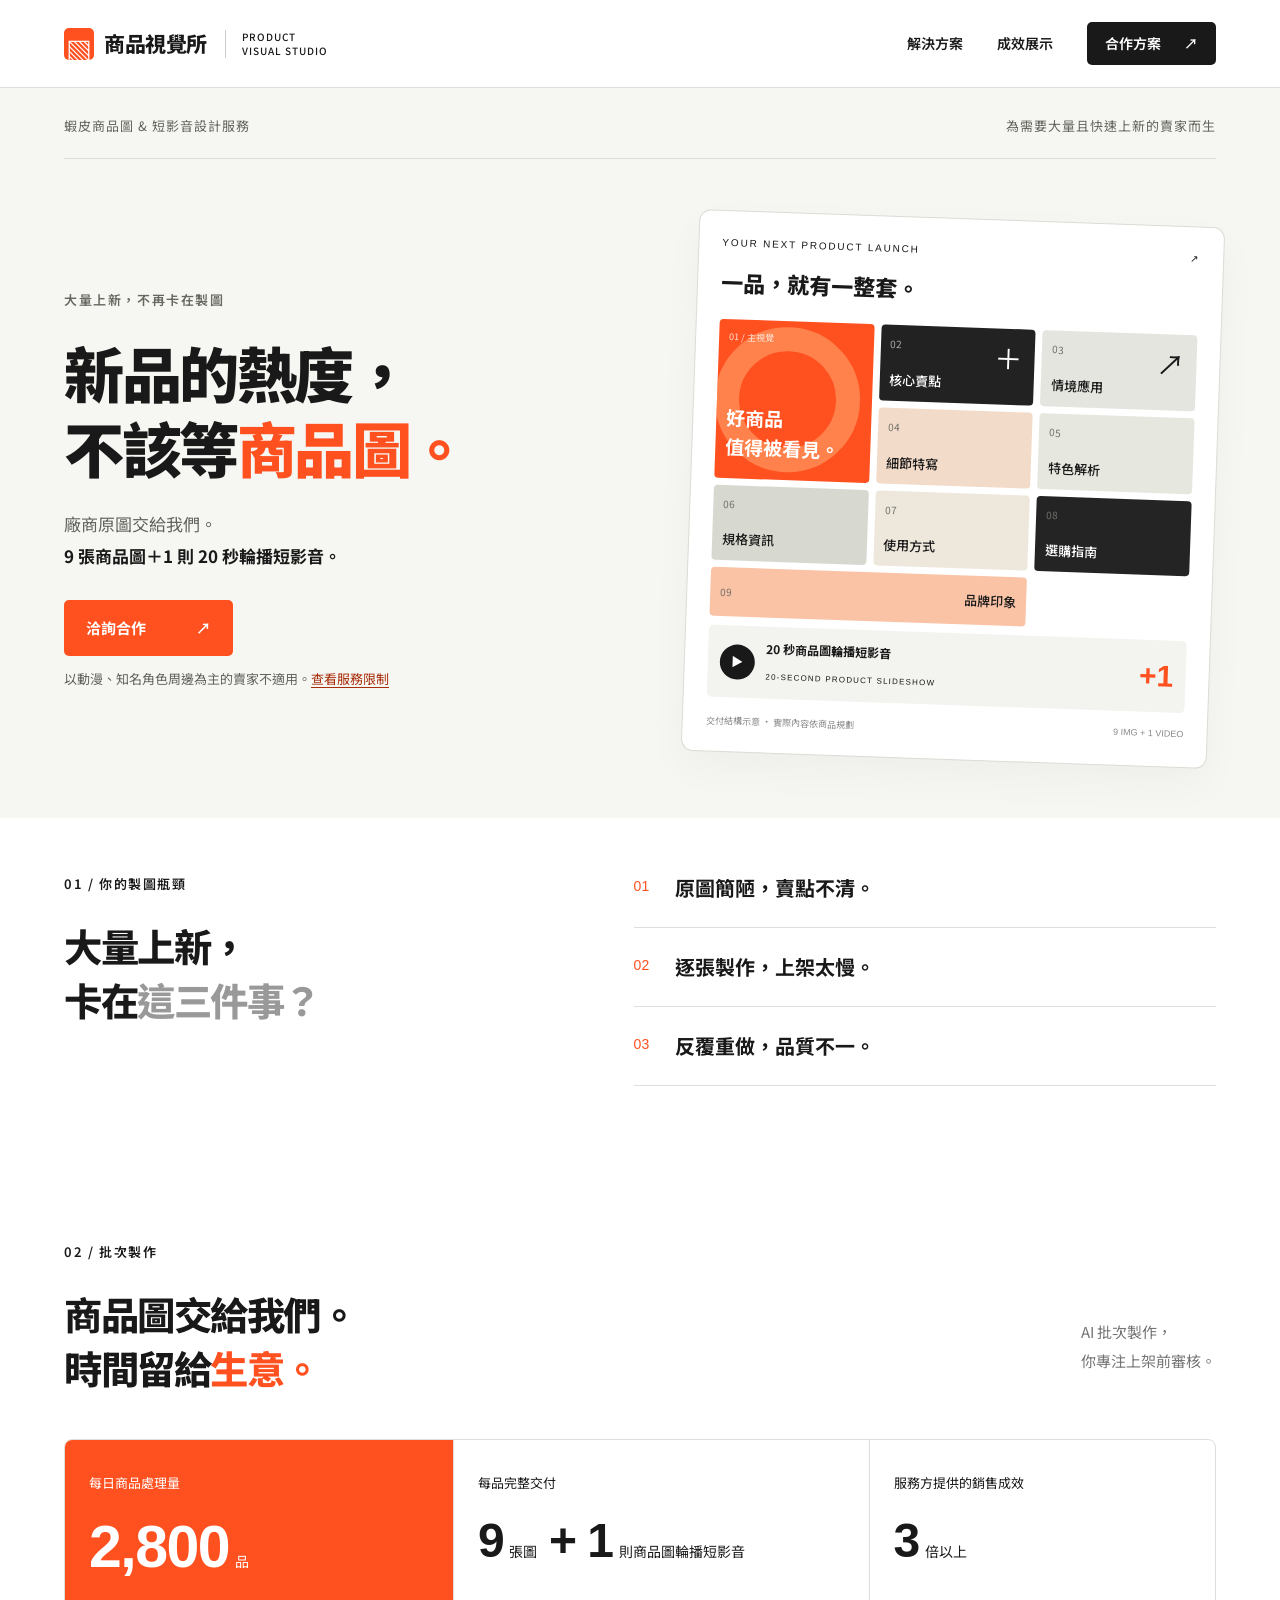
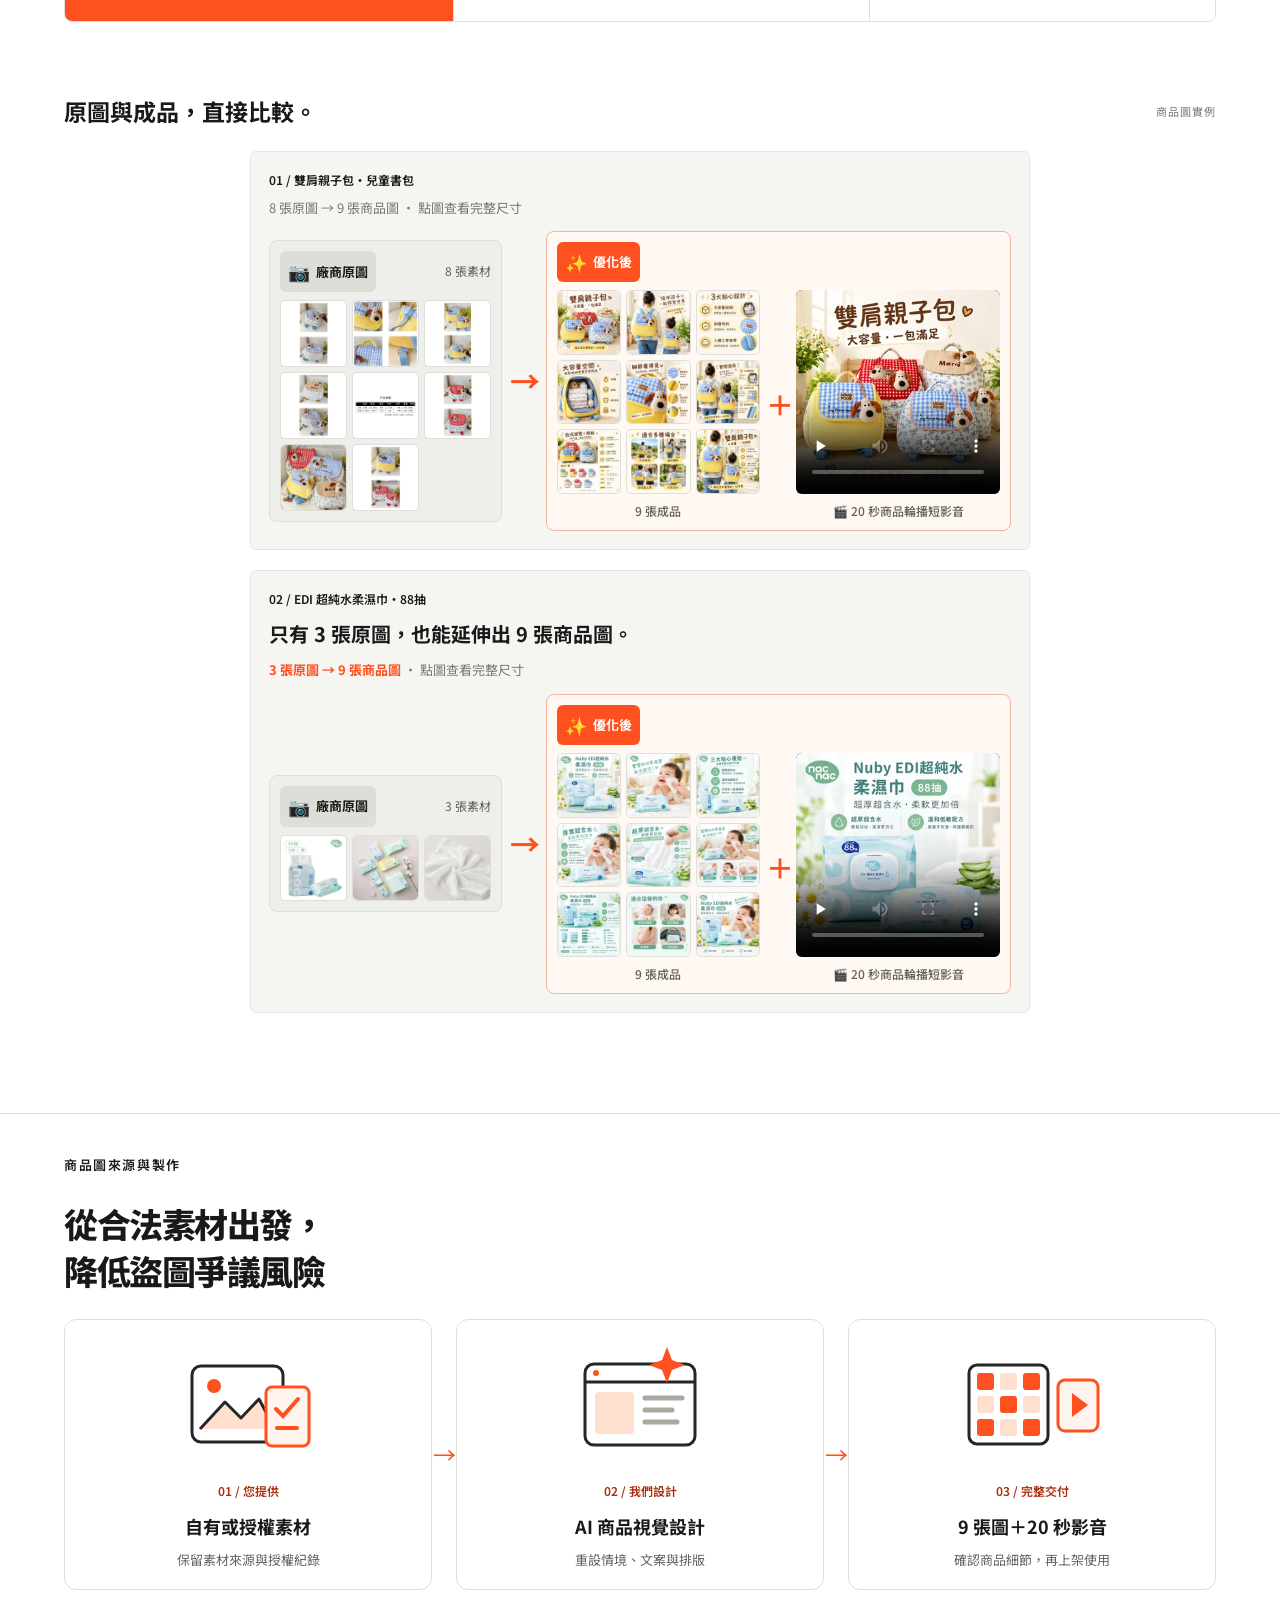
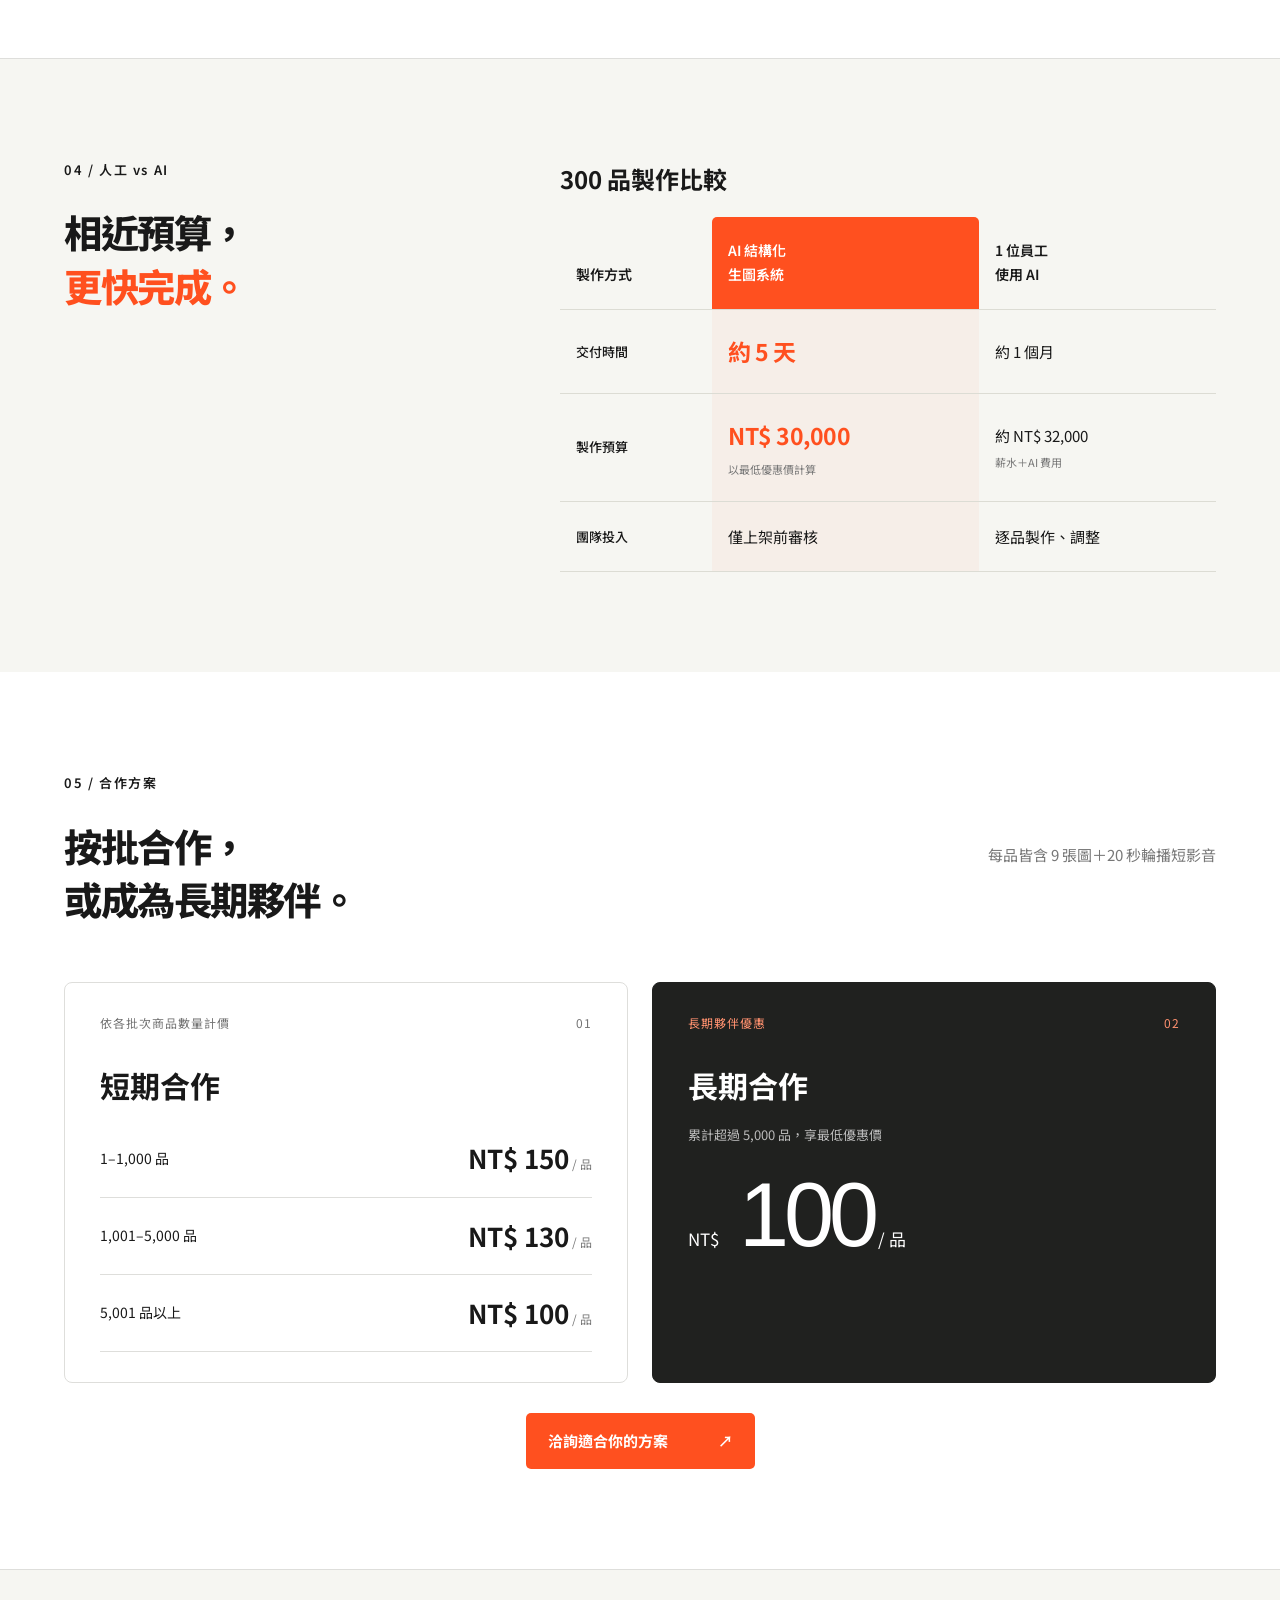
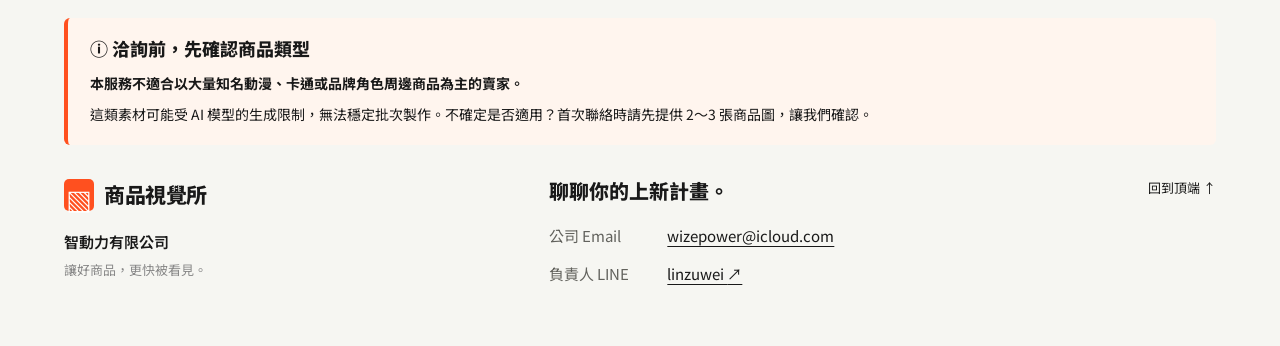
==== commit c0636f33: "更新原始素材合法提醒" ====
--- a/index.html
+++ b/index.html
@@ -119,7 +119,8 @@
                 </div>
                 <span class="comparison-arrow" aria-hidden="true">→</span>
                 <div class="gallery-column gallery-after">
-                  <h4><span class="gallery-badge"><span aria-hidden="true">✨</span> 優化後</span><span class="gallery-count">9 張成品</span></h4>
+                  <h4><span class="gallery-badge"><span aria-hidden="true">✨</span> 優化後</span></h4>
+                  <div class="gallery-output">
                   <div class="product-gallery">
                   <a href="assets/backpack/after-1.jpg" target="_blank" rel="noopener noreferrer" aria-label="兒童書包優化圖 1，新分頁查看完整圖片"><img src="assets/backpack/preview/after-1.webp" alt="雙肩親子包兒童書包・優化圖 1" width="1024" height="1024" loading="lazy" decoding="async"></a>
                   <a href="assets/backpack/after-2.jpg" target="_blank" rel="noopener noreferrer" aria-label="兒童書包優化圖 2，新分頁查看完整圖片"><img src="assets/backpack/preview/after-2.webp" alt="雙肩親子包兒童書包・優化圖 2" width="1024" height="1024" loading="lazy" decoding="async"></a>
@@ -131,6 +132,8 @@
                   <a href="assets/backpack/after-8.jpg" target="_blank" rel="noopener noreferrer" aria-label="兒童書包優化圖 8，新分頁查看完整圖片"><img src="assets/backpack/preview/after-8.webp" alt="雙肩親子包兒童書包・優化圖 8" width="1024" height="1024" loading="lazy" decoding="async"></a>
                   <a href="assets/backpack/after-9.jpg" target="_blank" rel="noopener noreferrer" aria-label="兒童書包優化圖 9，新分頁查看完整圖片"><img src="assets/backpack/preview/after-9.webp" alt="雙肩親子包兒童書包・優化圖 9" width="1024" height="1024" loading="lazy" decoding="async"></a>
                   </div>
+                    <p class="gallery-output-caption">9 張成品</p>
+                  </div>
                   <div class="deliverable-plus" aria-hidden="true">＋</div>
                   <figure class="case-video">
                     <figcaption>🎬 20 秒商品輪播短影音</figcaption>
@@ -157,7 +160,8 @@
                 </div>
                 <span class="comparison-arrow" aria-hidden="true">→</span>
                 <div class="gallery-column gallery-after">
-                  <h4><span class="gallery-badge"><span aria-hidden="true">✨</span> 優化後</span><span class="gallery-count">9 張成品</span></h4>
+                  <h4><span class="gallery-badge"><span aria-hidden="true">✨</span> 優化後</span></h4>
+                  <div class="gallery-output">
                   <div class="product-gallery">
                     <a href="assets/nuby/after-1.jpg" target="_blank" rel="noopener noreferrer" aria-label="柔濕巾優化圖 1，新分頁查看完整圖片"><img src="assets/nuby/preview/after-1.webp" alt="EDI 超純水柔濕巾 88抽・優化圖 1" width="1024" height="1024" loading="lazy" decoding="async"></a>
                     <a href="assets/nuby/after-2.jpg" target="_blank" rel="noopener noreferrer" aria-label="柔濕巾優化圖 2，新分頁查看完整圖片"><img src="assets/nuby/preview/after-2.webp" alt="EDI 超純水柔濕巾 88抽・優化圖 2" width="1024" height="1024" loading="lazy" decoding="async"></a>
@@ -169,6 +173,8 @@
                     <a href="assets/nuby/after-8.jpg" target="_blank" rel="noopener noreferrer" aria-label="柔濕巾優化圖 8，新分頁查看完整圖片"><img src="assets/nuby/preview/after-8.webp" alt="EDI 超純水柔濕巾 88抽・優化圖 8" width="1024" height="1024" loading="lazy" decoding="async"></a>
                     <a href="assets/nuby/after-9.jpg" target="_blank" rel="noopener noreferrer" aria-label="柔濕巾優化圖 9，新分頁查看完整圖片"><img src="assets/nuby/preview/after-9.webp" alt="EDI 超純水柔濕巾 88抽・優化圖 9" width="1024" height="1024" loading="lazy" decoding="async"></a>
                   </div>
+                    <p class="gallery-output-caption">9 張成品</p>
+                  </div>
                   <div class="deliverable-plus" aria-hidden="true">＋</div>
                   <figure class="case-video">
                     <figcaption>🎬 20 秒商品輪播短影音</figcaption>
@@ -182,6 +188,30 @@
             </article>
           </div>
         </div>
+      </section>
+      <section class="image-rights section" aria-labelledby="image-rights-title">
+        <p class="eyebrow">商品圖來源與製作</p>
+        <h2 id="image-rights-title">從合法素材出發，<br>降低盜圖爭議風險</h2>
+        <ol class="visual-workflow" aria-label="商品圖製作流程">
+          <li>
+            <svg viewBox="0 0 160 130" aria-hidden="true" focusable="false"><rect x="24" y="28" width="91" height="76" rx="9" fill="#fff" stroke="#262626" stroke-width="3"/><circle cx="46" cy="48" r="7" fill="#ff501f"/><path d="M32 91 57 64 73 80 91 61 107 91" fill="#ffdfce" stroke="#262626" stroke-width="3" stroke-linejoin="round"/><rect x="98" y="49" width="43" height="59" rx="6" fill="#fff5ee" stroke="#ff501f" stroke-width="3"/><path d="m108 71 7 7 15-17M109 90h20" fill="none" stroke="#ff501f" stroke-width="4" stroke-linecap="round"/></svg>
+            <span class="workflow-step">01 / 您提供</span>
+            <h3>自有或授權素材</h3>
+            <p>保留素材來源與授權紀錄</p>
+          </li>
+          <li>
+            <svg viewBox="0 0 160 130" aria-hidden="true" focusable="false"><rect x="25" y="26" width="110" height="81" rx="9" fill="white" stroke="#262626" stroke-width="3"/><path d="M25 44h110" stroke="#262626" stroke-width="3"/><circle cx="36" cy="35" r="3" fill="#ff501f"/><rect x="35" y="54" width="39" height="42" rx="4" fill="#ffdfce"/><path d="M85 60h37M85 72h27M85 84h32" stroke="#aaa89f" stroke-width="5" stroke-linecap="round"/><path d="m102 22 5-13 5 13 13 5-13 5-5 13-5-13-13-5Z" fill="#ff501f"/></svg>
+            <span class="workflow-step">02 / 我們設計</span>
+            <h3>AI 商品視覺設計</h3>
+            <p>重設情境、文案與排版</p>
+          </li>
+          <li>
+            <svg viewBox="0 0 160 130" aria-hidden="true" focusable="false"><rect x="17" y="27" width="79" height="79" rx="8" fill="white" stroke="#262626" stroke-width="3"/><rect x="25" y="35" width="17" height="17" rx="3" fill="#ff501f"/><rect x="48" y="35" width="17" height="17" rx="3" fill="#ffdfce"/><rect x="71" y="35" width="17" height="17" rx="3" fill="#ff501f"/><rect x="25" y="58" width="17" height="17" rx="3" fill="#ffdfce"/><rect x="48" y="58" width="17" height="17" rx="3" fill="#ff501f"/><rect x="71" y="58" width="17" height="17" rx="3" fill="#ffdfce"/><rect x="25" y="81" width="17" height="17" rx="3" fill="#ff501f"/><rect x="48" y="81" width="17" height="17" rx="3" fill="#ffdfce"/><rect x="71" y="81" width="17" height="17" rx="3" fill="#ff501f"/><rect x="106" y="42" width="40" height="51" rx="7" fill="#fff5ee" stroke="#ff501f" stroke-width="3"/><path d="m120 55 16 12-16 12Z" fill="#ff501f"/></svg>
+            <span class="workflow-step">03 / 完整交付</span>
+            <h3>9 張圖＋20 秒影音</h3>
+            <p>確認商品細節，再上架使用</p>
+          </li>
+        </ol>
       </section>
       <section id="sales-results" class="sales-results section" aria-labelledby="sales-results-title" hidden>
         <p class="eyebrow">03 / 銷售成效</p>
--- a/footer.css
+++ b/footer.css
@@ -1,4 +1,43 @@
 /* Compact landing-page accents. */
+.visual-workflow { list-style: none; padding: 0; margin: 0 0 28px; display: grid; grid-template-columns: repeat(3, minmax(0, 1fr)); gap: 24px; }
+.visual-workflow li { position: relative; padding: 18px 12px; text-align: center; border: 1px solid var(--line); border-radius: 12px; background: #fff; }
+.visual-workflow li + li::before { content: "→"; position: absolute; left: -25px; top: 50%; transform: translateY(-50%); width: 24px; text-align: center; line-height: 1; color: var(--orange); font-size: 23px; }
+.visual-workflow svg { display: block; width: 160px; max-width: 100%; height: 130px; margin: 0 auto 8px; }
+.workflow-step { color: #a82d0b; font-size: 12px; font-weight: 600; }
+.visual-workflow h3 { font-size: 18px; margin: 8px 0; }
+.visual-workflow p { font-size: 13px; line-height: 1.6; color: #62625d; margin: 0; }
+.case-timeline { list-style: none; display: grid; grid-template-columns: repeat(3, minmax(0, 1fr)); gap: 12px; padding: 0; margin: 20px 0; text-align: center; }
+.case-timeline li { position: relative; }
+.case-timeline li + li::before { content: "→"; position: absolute; left: -12px; top: 10px; color: #888; }
+.case-timeline span { display: grid; place-items: center; width: 38px; height: 38px; margin: 0 auto 10px; border-radius: 50%; background: #f0eee9; color: #a82d0b; font-size: 24px; }
+.case-timeline strong, .case-timeline small { display: block; line-height: 1.6; }
+.case-timeline strong { font-size: 13px; }
+.case-timeline small { font-size: 11px; color: #62625d; }
+.case-details { margin-bottom: 14px; }
+.case-details summary { cursor: pointer; font-size: 13px; text-decoration: underline; text-underline-offset: 3px; }
+.case-details[open] summary { margin-bottom: 10px; }
+.image-rights-grid .rights-takeaway { font-size: 23px; line-height: 1.6; margin: 20px 0; }
+.rights-takeaway strong { color: #a82d0b; }
+@media (max-width: 580px) {
+  .visual-workflow { grid-template-columns: 1fr; gap: 24px; }
+  .visual-workflow li { display: grid; grid-template-columns: 100px minmax(0, 1fr); column-gap: 12px; text-align: left; align-items: center; }
+  .visual-workflow svg { grid-row: 1 / 4; width: 100px; height: auto; margin: 0; }
+  .visual-workflow h3 { margin: 4px 0; font-size: 16px; }
+  .visual-workflow li + li::before { content: "↓"; left: 50%; top: -13px; transform: translate(-50%, -50%); text-align: center; }
+}
+.image-rights.section { padding-top: 40px; padding-bottom: 40px; border-top: 1px solid var(--line); }
+.image-rights h2 { margin: 0 0 24px; font-size: clamp(24px, 3vw, 34px); line-height: 1.4; }
+.image-rights-grid { display: grid; grid-template-columns: 1fr 1fr; gap: 20px; }
+.image-rights-grid article { padding: 22px; border: 1px solid var(--line); border-radius: 8px; }
+.image-rights-grid h3 { margin: 0 0 12px; font-size: 18px; line-height: 1.5; }
+.image-rights-grid p { font-size: 14px; line-height: 1.8; margin: 0 0 12px; }
+.rights-service { background: #fff8f3; }
+.image-rights-grid .rights-source, .image-rights-grid .rights-note { font-size: 12px; color: #62625d; }
+.image-rights-grid a { font-size: 13px; color: #a82d0b; text-decoration: underline; text-underline-offset: 3px; }
+@media (max-width: 680px) { .image-rights-grid { grid-template-columns: 1fr; } }
+.visual-benefit { margin-bottom: 24px; padding-left: 16px; border-left: 3px solid var(--orange); }
+.visual-benefit h3 { margin: 0 0 8px; font-size: 22px; line-height: 1.5; }
+.visual-benefit p { margin: 0; color: #62625d; font-size: 14px; line-height: 1.8; }
 .service-fit-hint { margin: 12px 0 0; max-width: 380px; font-size: 13px; line-height: 1.7; color: #62625d; }
 .service-fit-hint a { color: #a82d0b; text-decoration: underline; text-underline-offset: 3px; }
 .service-fit { grid-column: 1 / -1; padding: 18px 22px; border-left: 4px solid var(--orange); border-radius: 6px; background: #fff5ee; scroll-margin-top: 24px; }
@@ -11,26 +50,27 @@
 .case.comparison { grid-column: 1 / -1; width: 100%; max-width: 780px; justify-self: center; box-sizing: border-box; padding: 18px; }
 .case.comparison > h3 { margin: 8px 0; font-size: 20px; }
 .case .gallery-hint { margin: 6px 0 12px; font-size: 13px; }
-.product-comparison { display: grid; grid-template-columns: minmax(0, 1fr) 28px minmax(0, 2fr); gap: 8px; align-items: start; }
+.product-comparison { display: grid; grid-template-columns: minmax(0, 1fr) 28px minmax(0, 2fr); gap: 8px; align-items: center; }
 .comparison-arrow { align-self: center; text-align: center; color: var(--orange); font-size: 30px; font-weight: 700; }
 .deliverable-plus { text-align: center; color: var(--orange); font-size: 28px; font-weight: 700; margin: 6px 0; }
-.case-video { min-width: 0; margin: 0; text-align: center; }
-.case-video figcaption { margin-bottom: 8px; font-size: 13px; font-weight: 700; }
-.case-video video { display: block; width: 100%; max-width: 200px; aspect-ratio: 1; margin: auto; border-radius: 6px; background: #191919; }
+.case-video { display: flex; flex-direction: column; min-width: 0; margin: 0; text-align: center; }
+.case-video figcaption { order: 1; margin: 8px 0 0; font-size: 12px; font-weight: 500; line-height: 1.5; color: #62625d; }
+.case-video video { display: block; width: 100%; aspect-ratio: 1; margin: 0; border-radius: 6px; background: #191919; }
 .comparison-caption { caption-side: top; text-align: left; font-size: 24px; font-weight: 700; padding-bottom: 18px; }
 .gallery-column { min-width: 0; }
 .gallery-column h4 { margin: 0 0 8px; font-size: 15px; }
 .gallery-column h4 span { margin-left: 8px; color: #62625d; font-size: 12px; font-weight: 400; }
 .gallery-before, .gallery-after { padding: 10px; border-radius: 8px; }
 .gallery-before { background: #eeeeea; border: 1px solid var(--line); }
-.gallery-after { background: #fff5ee; border: 2px solid var(--orange); box-shadow: 0 6px 20px #ff501f12; }
+.gallery-after { background: #fff8f3; border: 1px solid #f3b49d; box-shadow: none; }
 .gallery-after { display: grid; grid-template-columns: minmax(0, 1fr) 24px minmax(0, 1fr); column-gap: 6px; align-items: center; }
 .gallery-after > h4 { grid-column: 1 / -1; }
-.gallery-after > .product-gallery { grid-column: 1; grid-row: 2; }
+.gallery-after > .gallery-output { grid-column: 1; grid-row: 2; align-self: start; min-width: 0; }
+.case .gallery-output-caption { margin: 8px 0 0; text-align: center; font-size: 12px; font-weight: 500; line-height: 1.5; color: #62625d; }
 .gallery-after > .deliverable-plus { grid-column: 2; grid-row: 2; margin: 0; }
-.gallery-after > .case-video { grid-column: 3; grid-row: 2; }
+.gallery-after > .case-video { grid-column: 3; grid-row: 2; align-self: start; }
 .gallery-column h4 { display: flex; align-items: center; justify-content: space-between; flex-wrap: wrap; gap: 8px; }
-.gallery-column h4 .gallery-badge { display: inline-flex; align-items: center; gap: 7px; margin: 0; padding: 7px 10px; border-radius: 6px; background: #deded8; color: var(--ink); font-size: 15px; font-weight: 700; }
+.gallery-column h4 .gallery-badge { display: inline-flex; align-items: center; gap: 6px; margin: 0; padding: 5px 8px; border-radius: 6px; background: #deded8; color: var(--ink); font-size: 13px; font-weight: 700; }
 .gallery-column .gallery-badge > span { margin: 0; font-size: 18px; }
 .gallery-after h4 .gallery-badge { background: var(--orange); color: #fff; }
 .gallery-column h4 .gallery-count { margin: 0; }
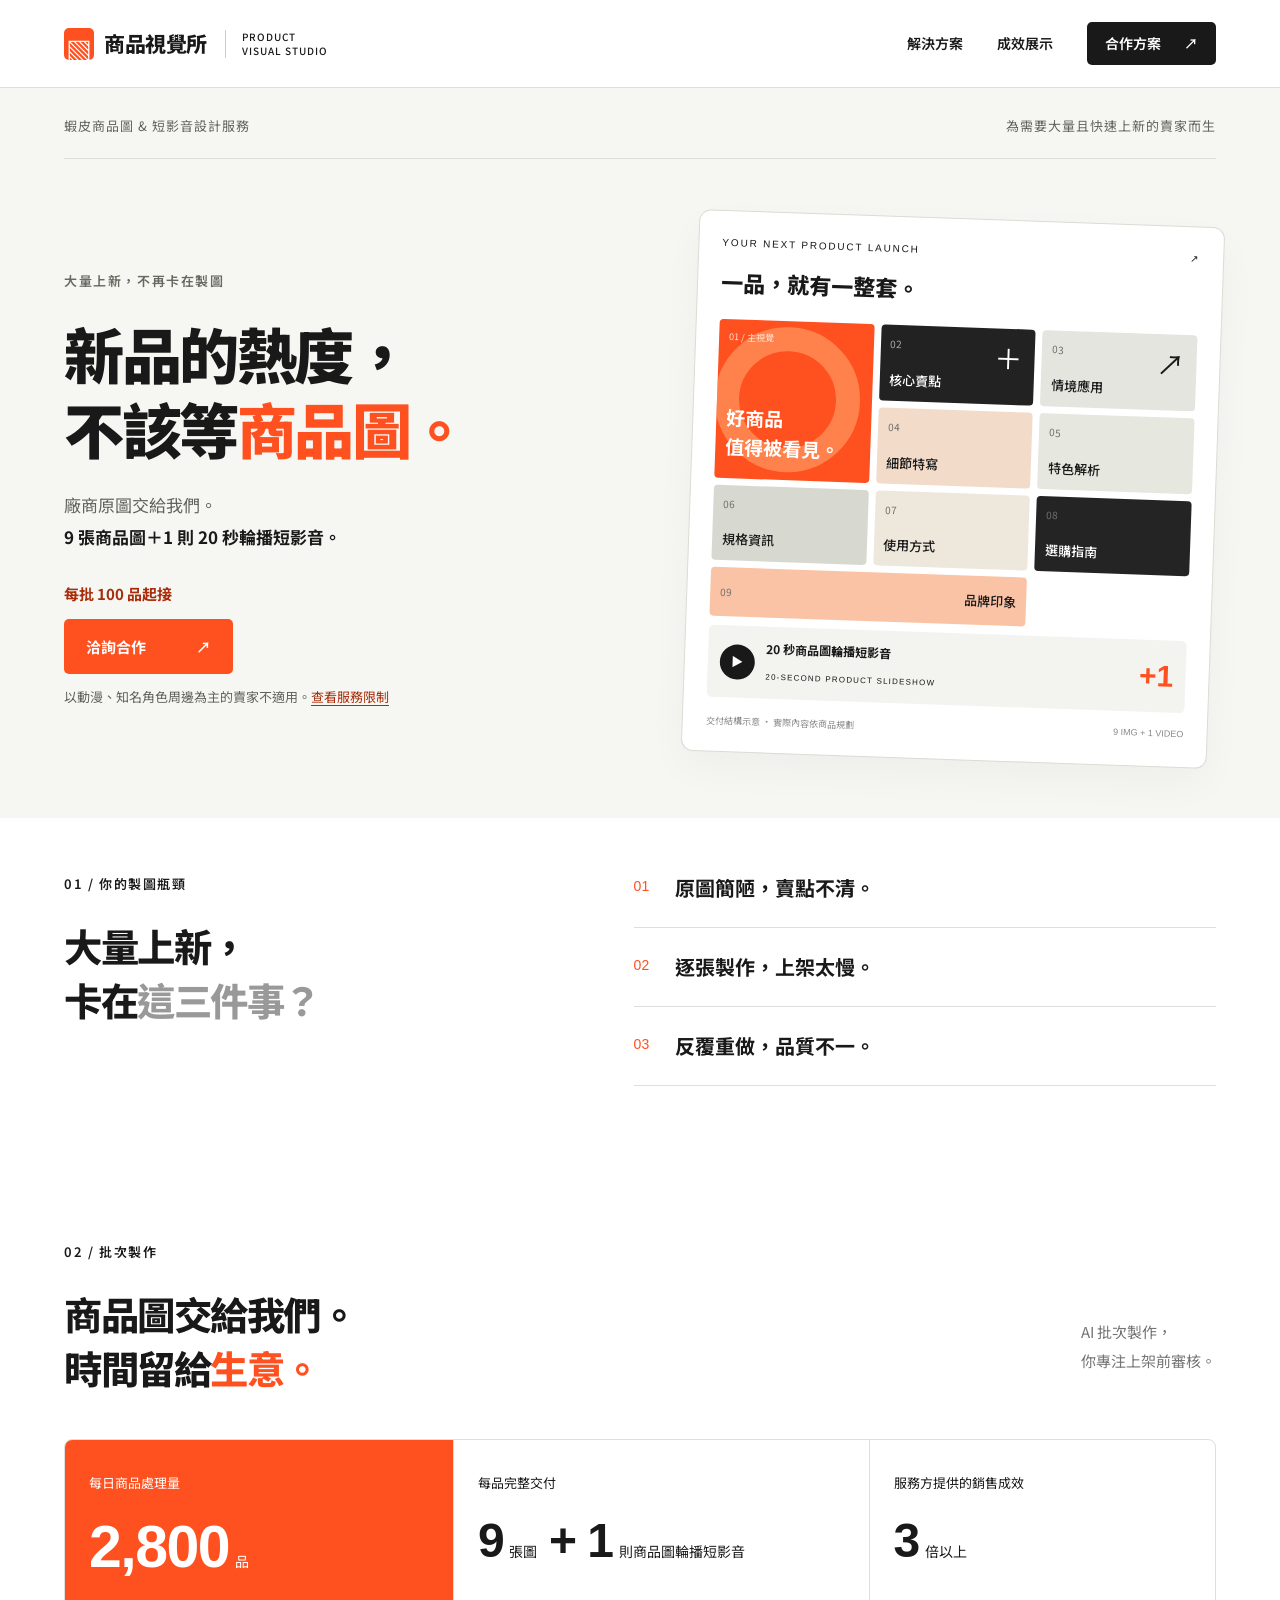
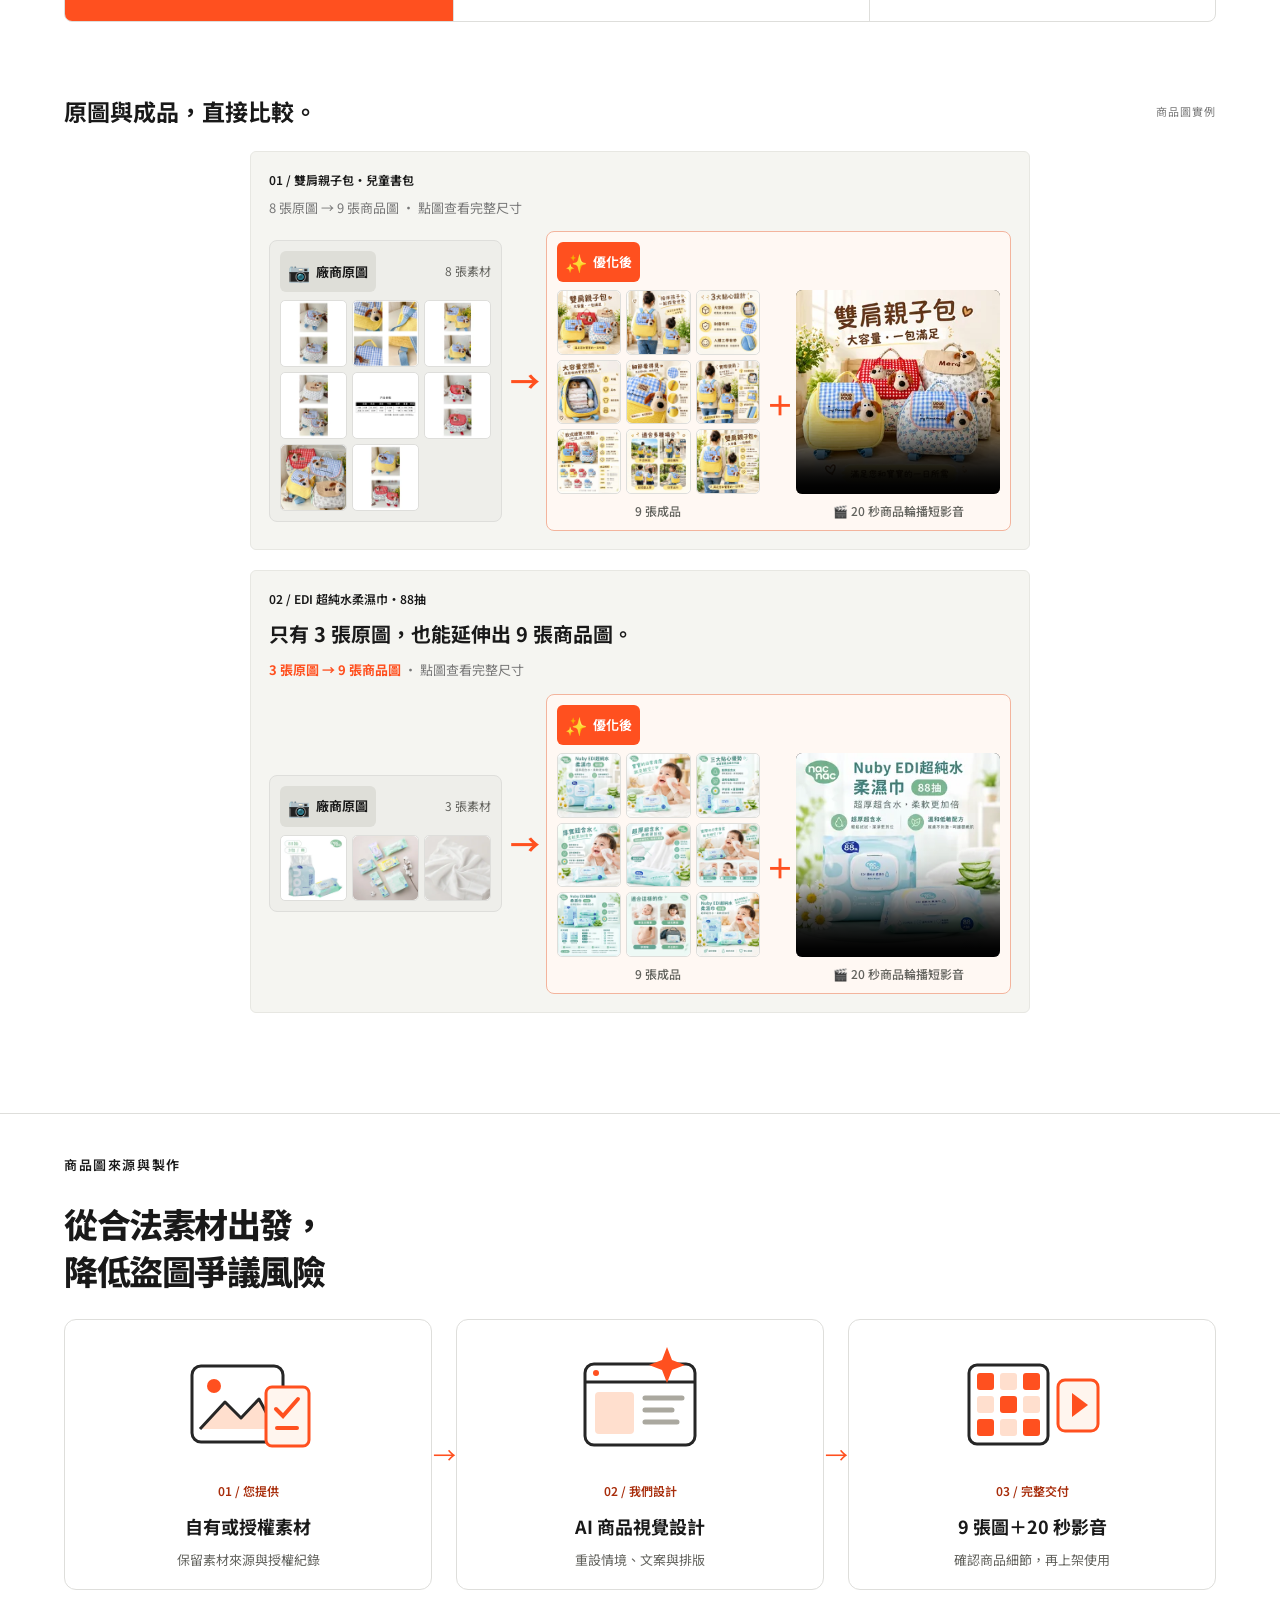
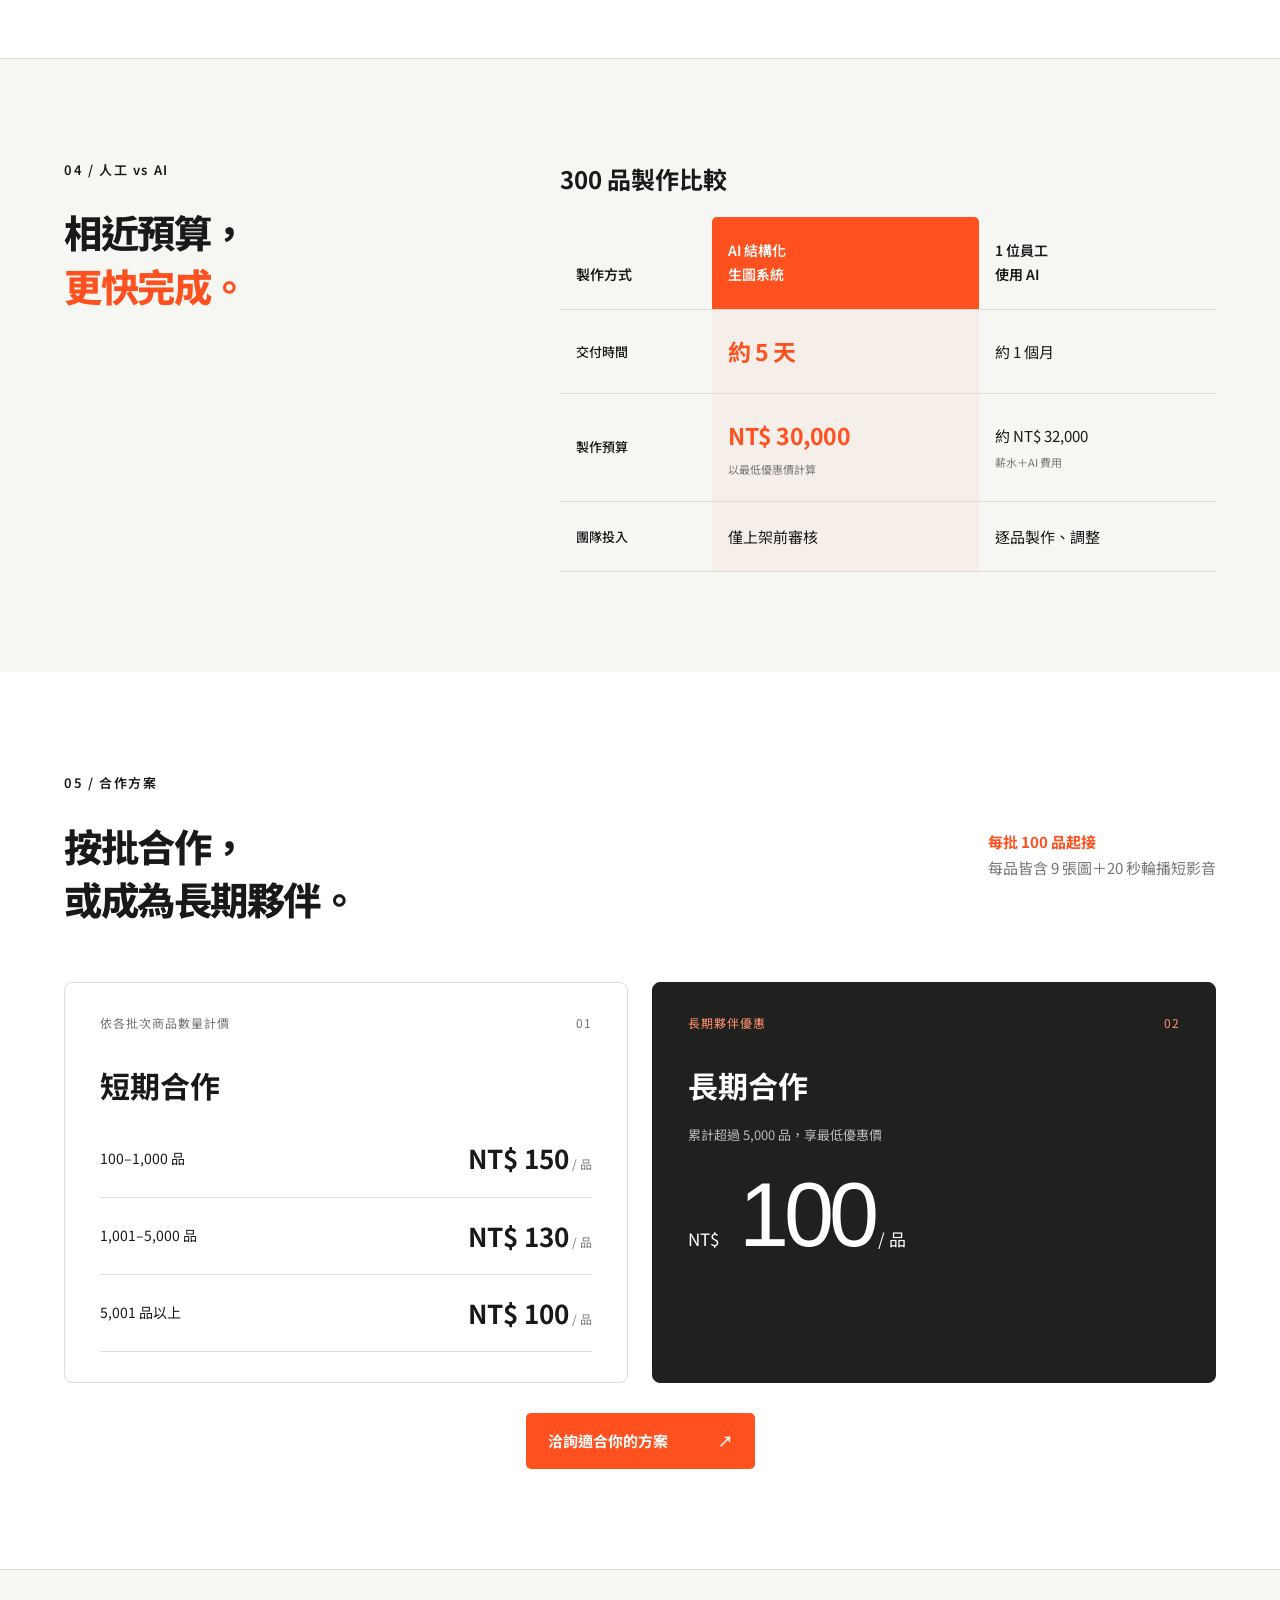
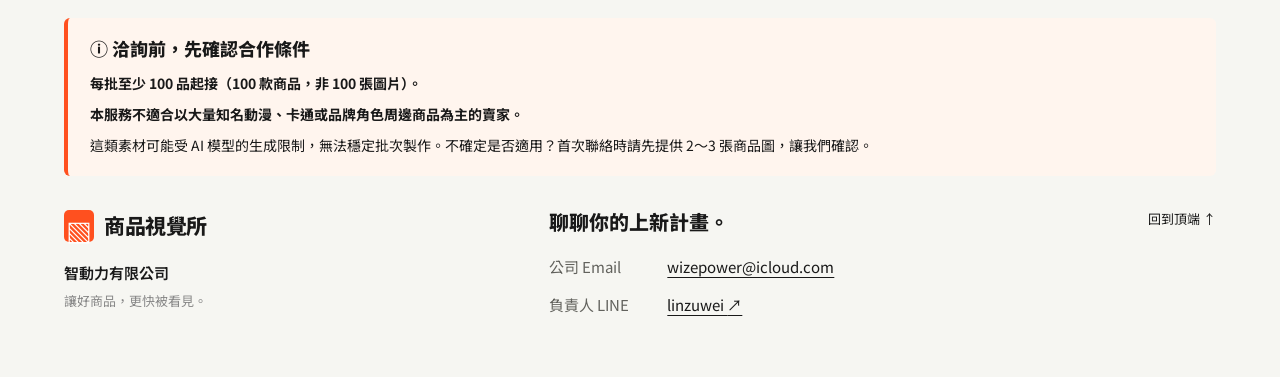
==== commit 47597b74: "更新最低100品起接" ====
--- a/index.html
+++ b/index.html
@@ -22,6 +22,7 @@
             <p class="eyebrow">大量上新，不再卡在製圖</p>
             <h1 id="hero-title">新品的熱度，<br>不該等<span class="orange">商品圖。</span></h1>
             <p class="hero-desc">廠商原圖交給我們。<br><strong>9 張商品圖＋1 則 20 秒輪播短影音。</strong></p>
+            <p class="minimum-order">每批 100 品起接</p>
             <a class="button" href="#contact">洽詢合作 <span>↗</span></a>
             <p class="service-fit-hint">以動漫、知名角色周邊為主的賣家不適用。<a href="#service-fit">查看服務限制</a></p>
           </div>
@@ -246,13 +247,13 @@
             <p class="eyebrow">05 / 合作方案</p>
             <h2>按批合作，<br>或成為長期夥伴。</h2>
           </div>
-          <p>每品皆含 9 張圖＋20 秒輪播短影音</p>
+          <p><strong class="orange">每批 100 品起接</strong><br>每品皆含 9 張圖＋20 秒輪播短影音</p>
         </div>
         <div class="price-grid">
           <article class="price-card">
             <div class="plan-top"><span>依各批次商品數量計價</span><span>01</span></div>
             <h3>短期合作</h3>
-            <div class="price-line"><span>1–1,000 品</span><strong>NT$ 150<small> / 品</small></strong></div>
+            <div class="price-line"><span>100–1,000 品</span><strong>NT$ 150<small> / 品</small></strong></div>
             <div class="price-line"><span>1,001–5,000 品</span><strong>NT$ 130<small> / 品</small></strong></div>
             <div class="price-line"><span>5,001 品以上</span><strong>NT$ 100<small> / 品</small></strong></div>
           </article>
@@ -267,7 +268,8 @@
     </main>
     <footer id="contact" class="contact-footer">
       <aside id="service-fit" class="service-fit" aria-labelledby="service-fit-title">
-        <h2 id="service-fit-title"><span aria-hidden="true">ⓘ</span> 洽詢前，先確認商品類型</h2>
+        <h2 id="service-fit-title"><span aria-hidden="true">ⓘ</span> 洽詢前，先確認合作條件</h2>
+        <p><strong>每批至少 100 品起接（100 款商品，非 100 張圖片）。</strong></p>
         <p><strong>本服務不適合以大量知名動漫、卡通或品牌角色周邊商品為主的賣家。</strong></p>
         <p>這類素材可能受 AI 模型的生成限制，無法穩定批次製作。不確定是否適用？首次聯絡時請先提供 2～3 張商品圖，讓我們確認。</p>
       </aside>
--- a/footer.css
+++ b/footer.css
@@ -1,4 +1,5 @@
 /* Compact landing-page accents. */
+.minimum-order { margin: 0 0 12px; color: #a82d0b; font-size: 15px; font-weight: 700; }
 .visual-workflow { list-style: none; padding: 0; margin: 0 0 28px; display: grid; grid-template-columns: repeat(3, minmax(0, 1fr)); gap: 24px; }
 .visual-workflow li { position: relative; padding: 18px 12px; text-align: center; border: 1px solid var(--line); border-radius: 12px; background: #fff; }
 .visual-workflow li + li::before { content: "→"; position: absolute; left: -25px; top: 50%; transform: translateY(-50%); width: 24px; text-align: center; line-height: 1; color: var(--orange); font-size: 23px; }
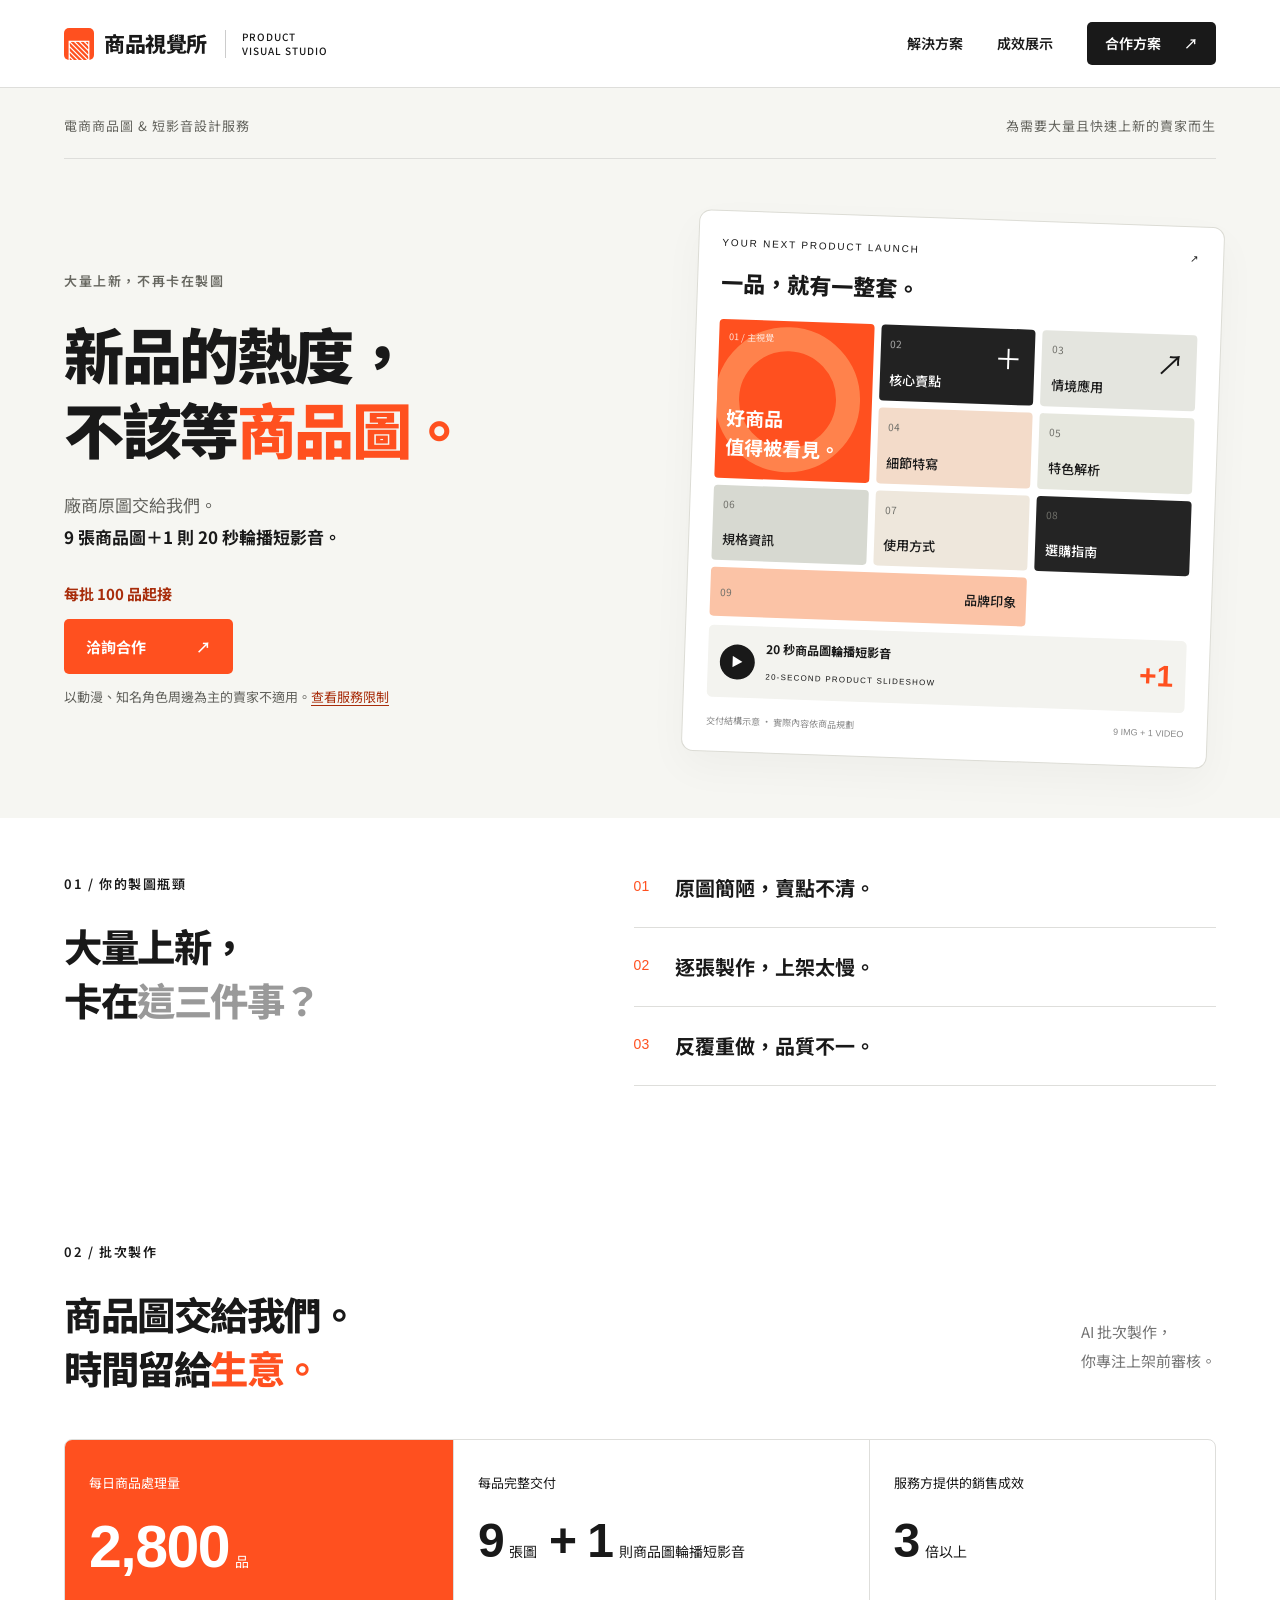
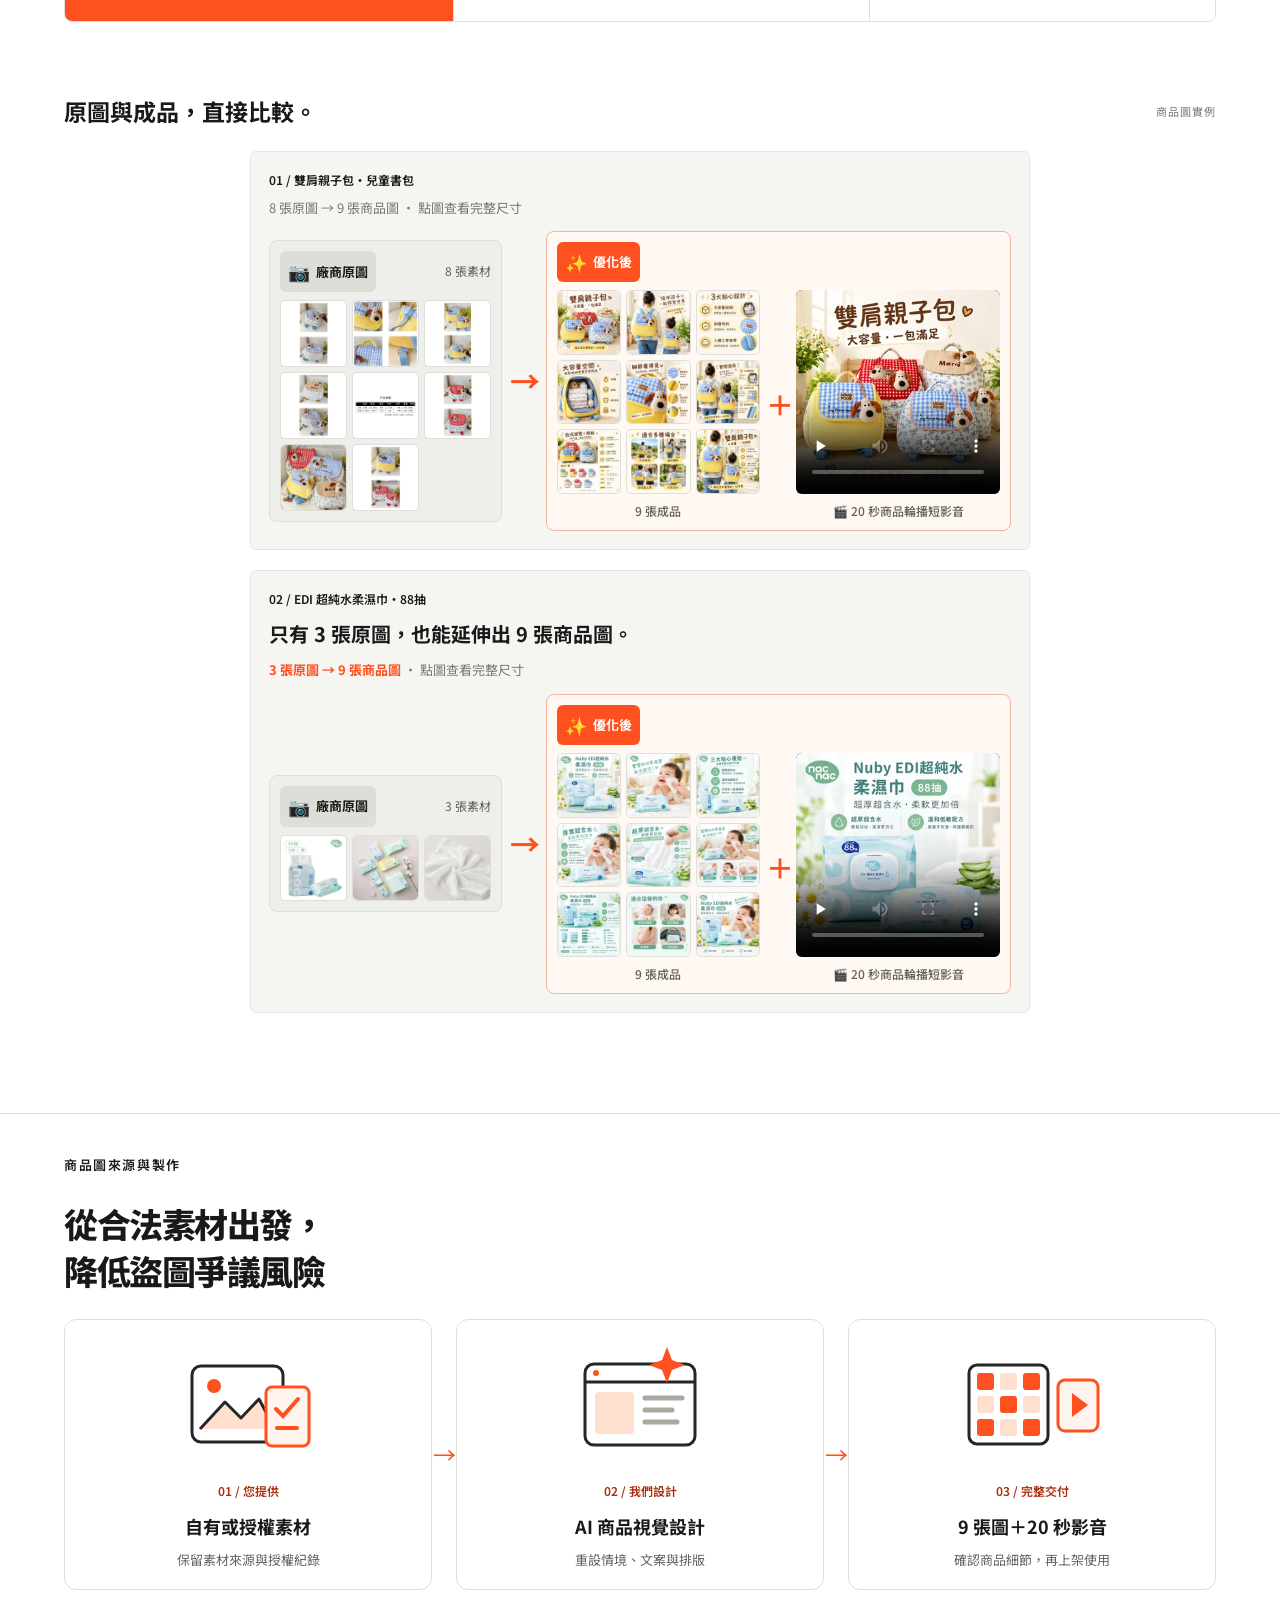
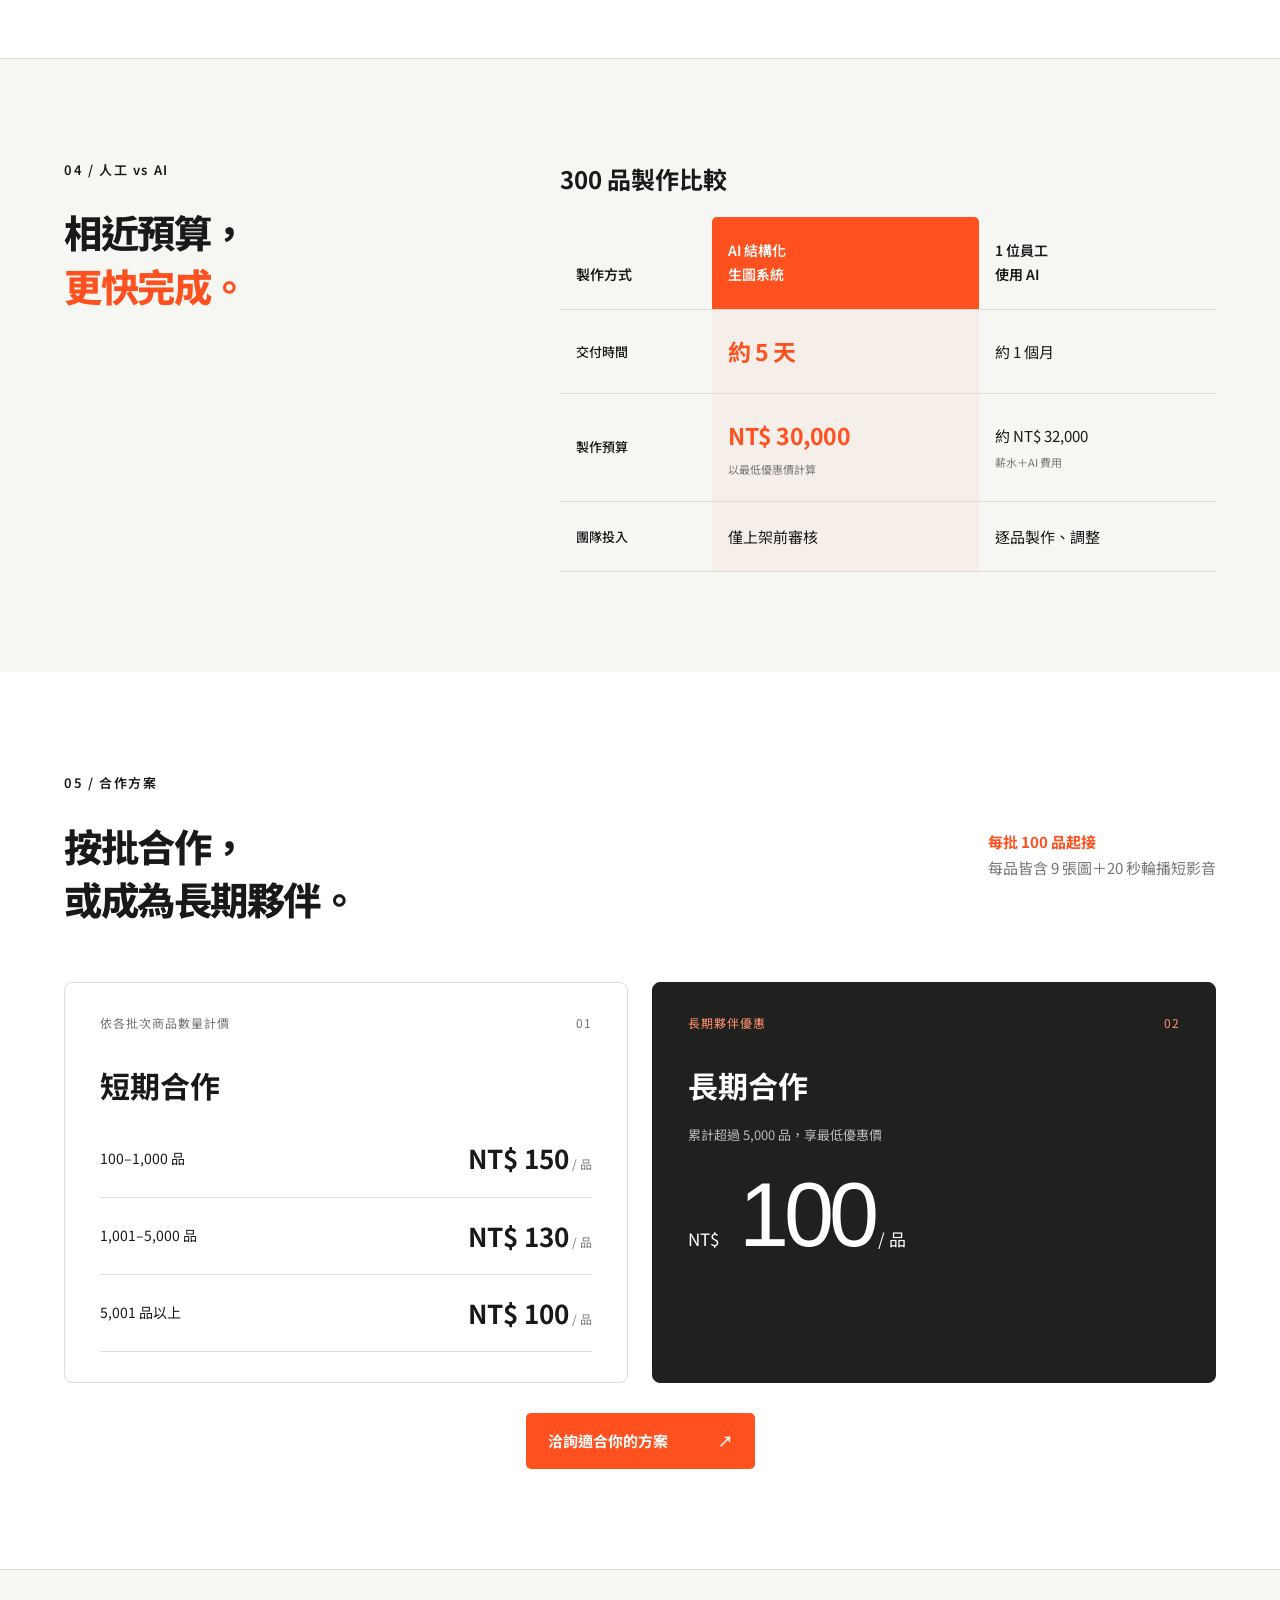
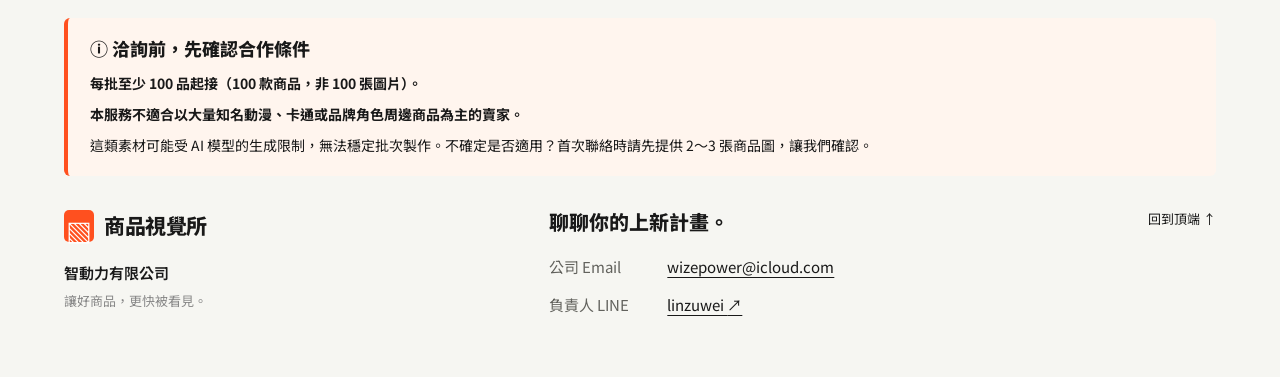
==== commit 4be395a8: "刪除蝦皮字眼，說明電商皆可" ====
--- a/index.html
+++ b/index.html
@@ -3,8 +3,8 @@
   <head>
     <meta charset="utf-8">
     <meta name="viewport" content="width=device-width,initial-scale=1">
-    <title>商品視覺所｜蝦皮商品圖 & 短影音設計</title>
-    <meta name="description" content="專為大量上新品的蝦皮賣家打造。AI 結構化商品圖與短影音設計，讓新品更快準備好上架。">
+    <title>商品視覺所｜電商商品圖 & 短影音設計</title>
+    <meta name="description" content="專為大量上新品的電商賣家打造。AI 結構化商品圖與短影音設計，讓新品更快準備好上架。">
     <link rel="icon" href="data:image/svg+xml,%3Csvg xmlns='http://www.w3.org/2000/svg' viewBox='0 0 32 32'%3E%3Crect width='32' height='32' rx='8' fill='%23ff501f'/%3E%3Cpath d='M8 9h16v14H8z' fill='none' stroke='white' stroke-width='2'/%3E%3Cpath d='m14 12 6 4-6 4z' fill='white'/%3E%3C/svg%3E">
     <link rel="stylesheet" href="style.css">
     <link rel="stylesheet" href="footer.css">
@@ -16,7 +16,7 @@
     </header>
     <main id="top">
       <section class="hero" aria-labelledby="hero-title">
-        <div class="hero-topline"><span>蝦皮商品圖 & 短影音設計服務</span><span>為需要大量且快速上新的賣家而生</span></div>
+        <div class="hero-topline"><span>電商商品圖 & 短影音設計服務</span><span>為需要大量且快速上新的賣家而生</span></div>
         <div class="hero-layout">
           <div>
             <p class="eyebrow">大量上新，不再卡在製圖</p>
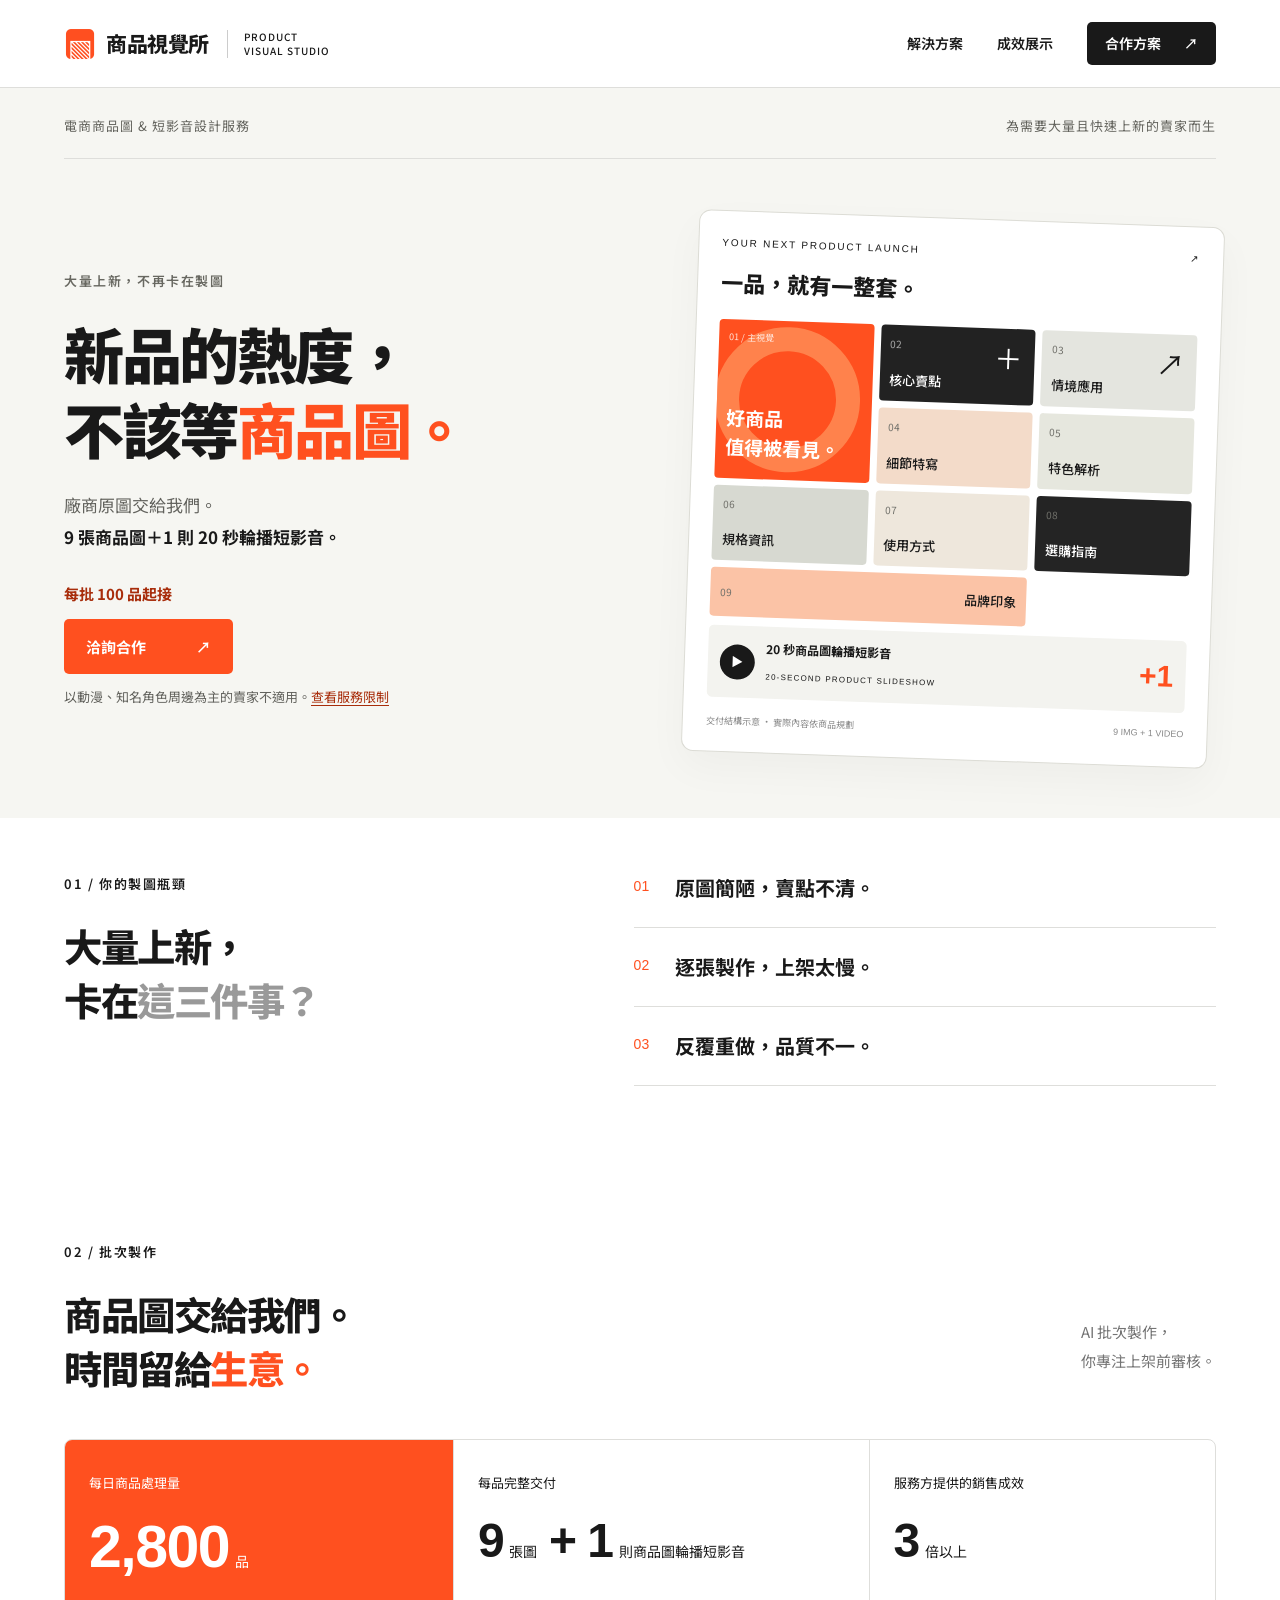
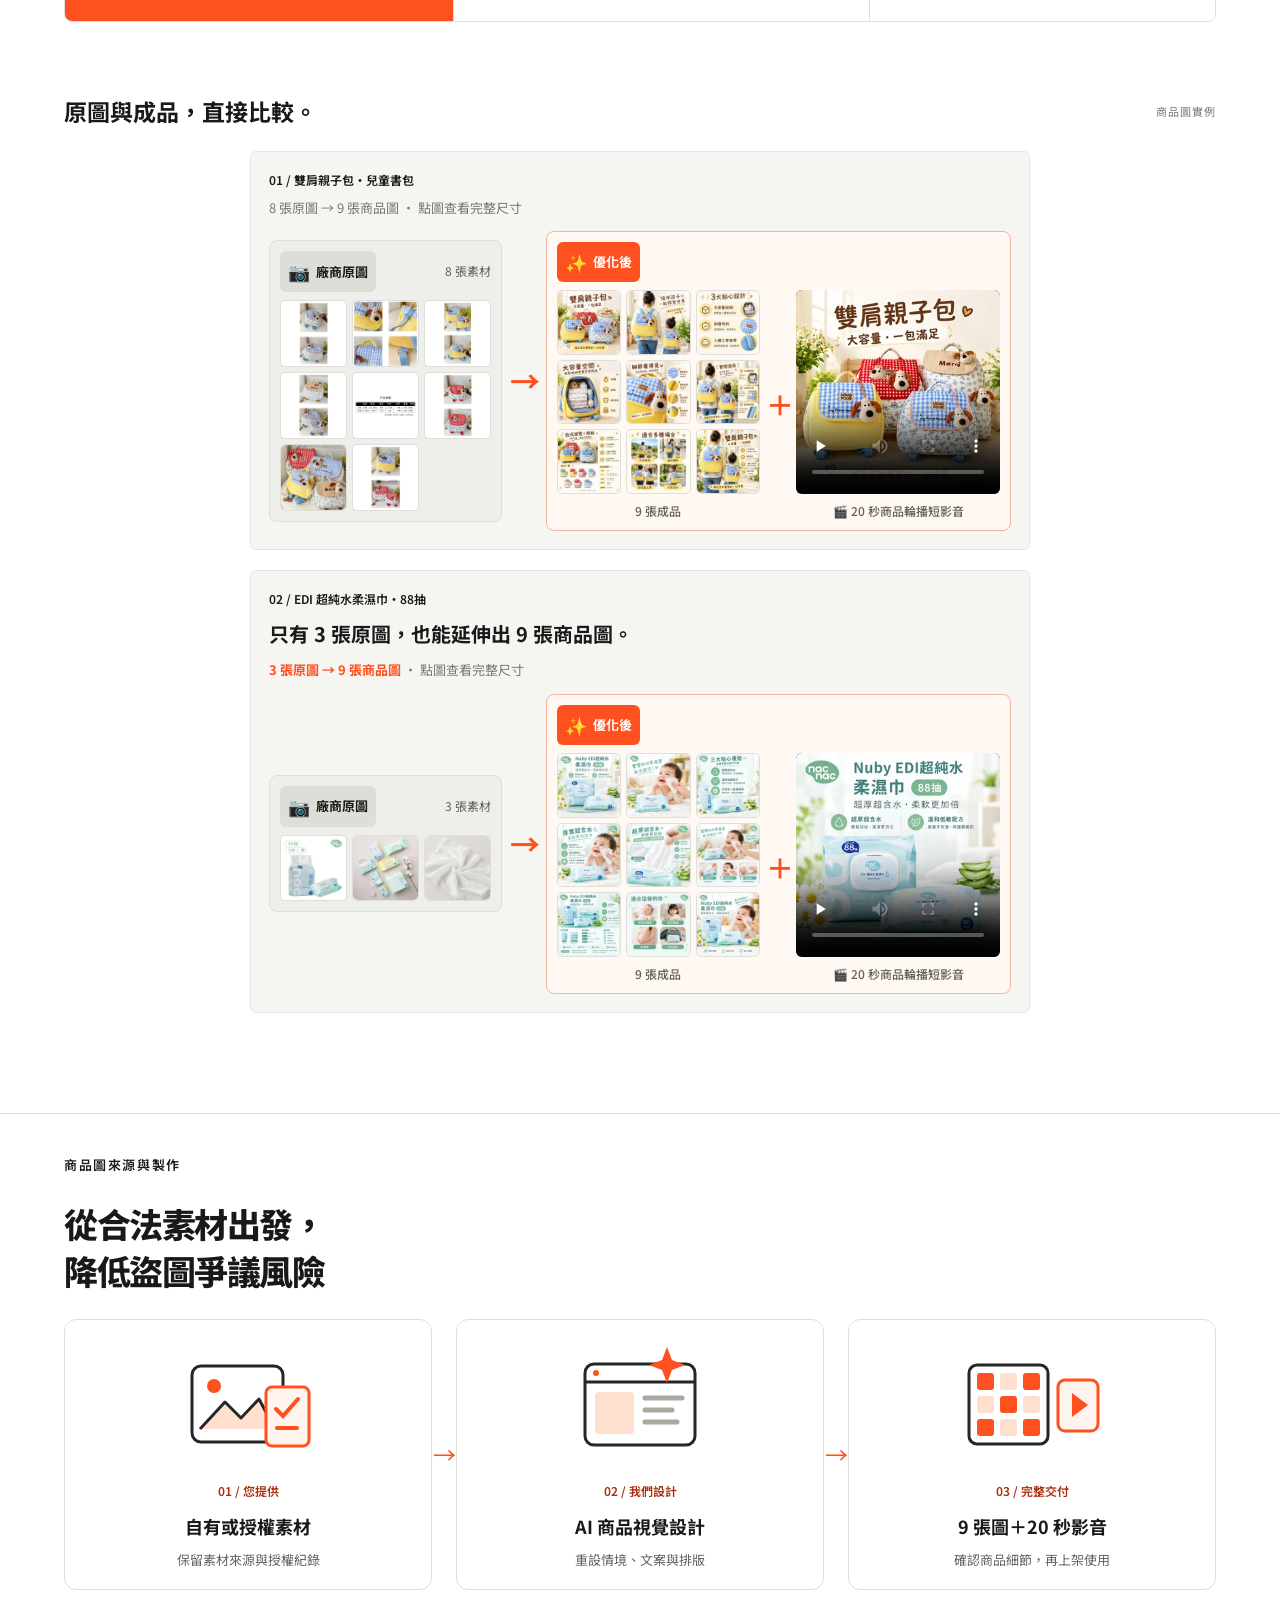
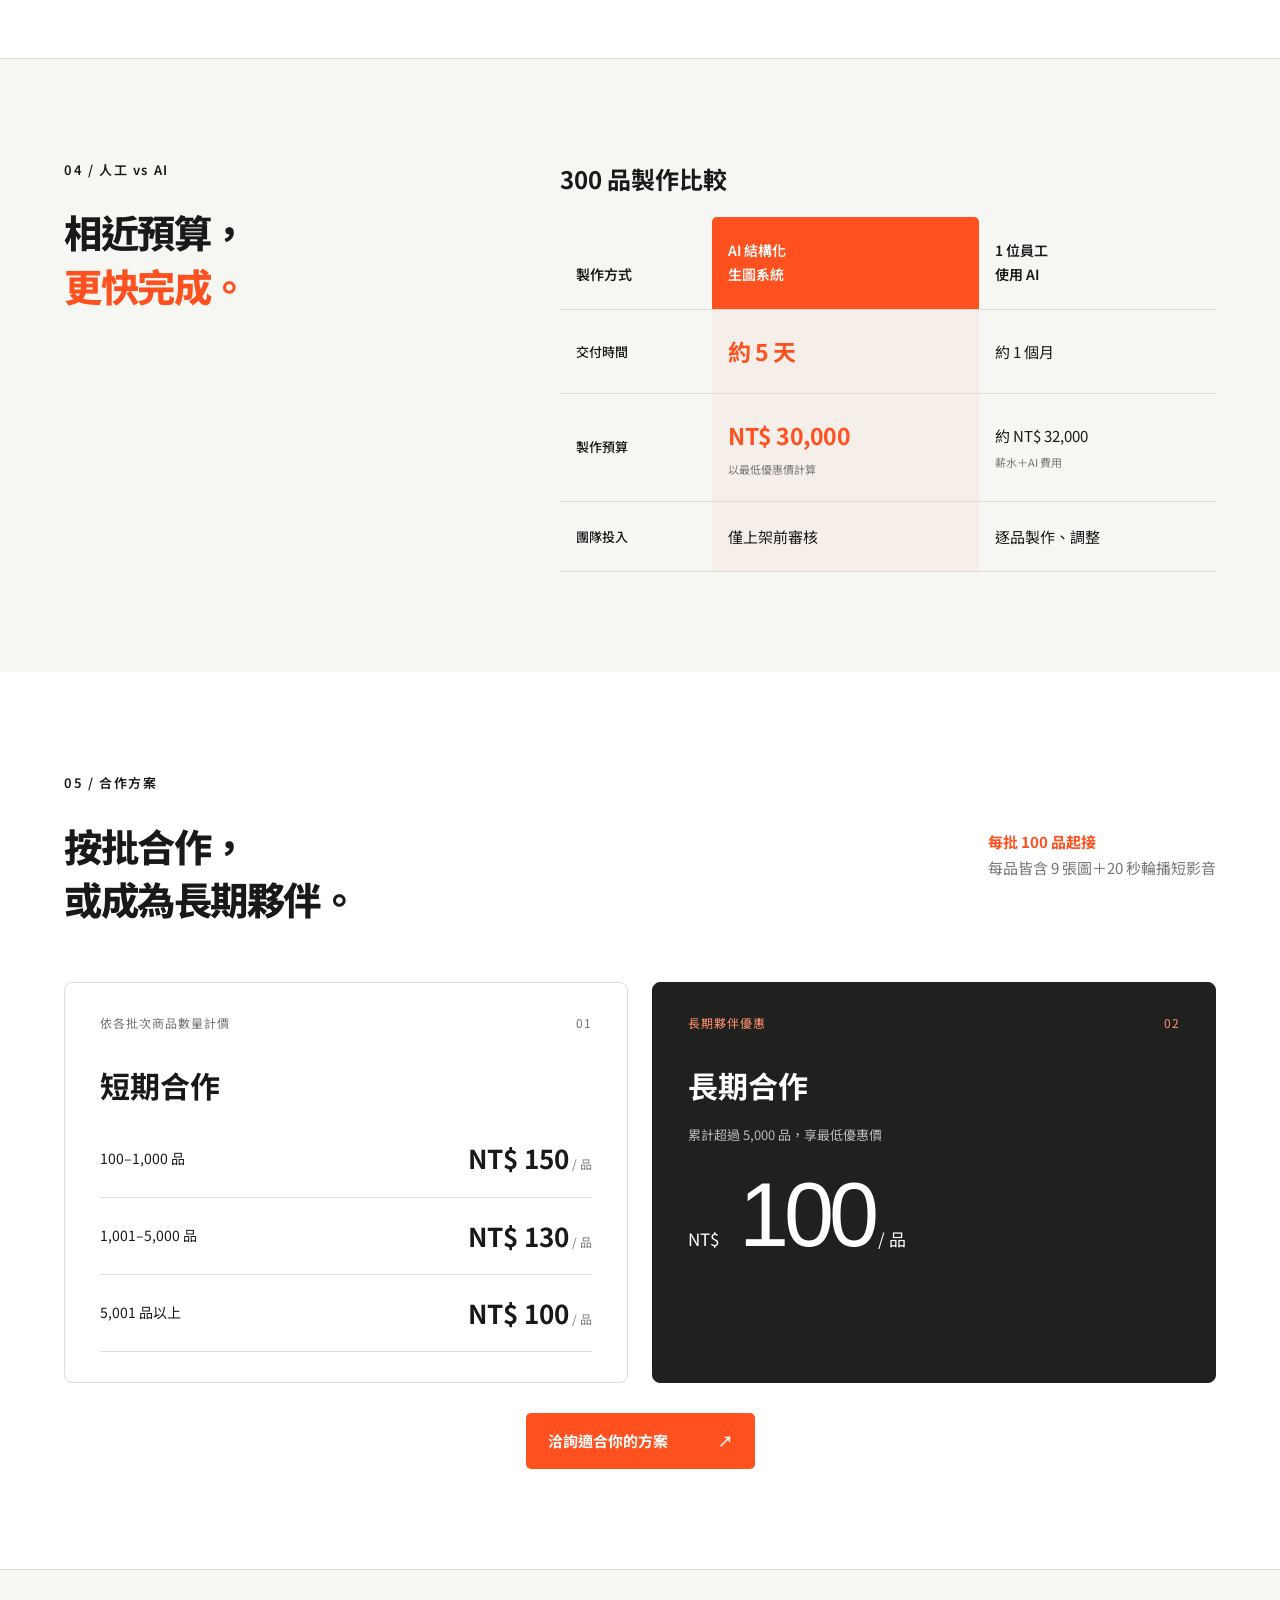
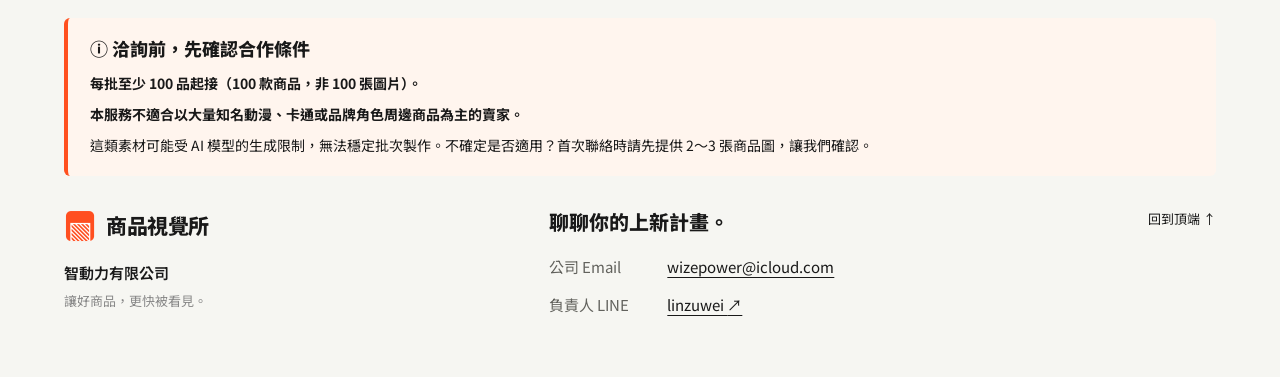
==== commit 08de3329: "更新icon" ====
--- a/index.html
+++ b/index.html
@@ -5,13 +5,13 @@
     <meta name="viewport" content="width=device-width,initial-scale=1">
     <title>商品視覺所｜電商商品圖 & 短影音設計</title>
     <meta name="description" content="專為大量上新品的電商賣家打造。AI 結構化商品圖與短影音設計，讓新品更快準備好上架。">
-    <link rel="icon" href="data:image/svg+xml,%3Csvg xmlns='http://www.w3.org/2000/svg' viewBox='0 0 32 32'%3E%3Crect width='32' height='32' rx='8' fill='%23ff501f'/%3E%3Cpath d='M8 9h16v14H8z' fill='none' stroke='white' stroke-width='2'/%3E%3Cpath d='m14 12 6 4-6 4z' fill='white'/%3E%3C/svg%3E">
+    <link rel="icon" type="image/png" sizes="512x512" href="assets/icon/product-visual-icon.png">
     <link rel="stylesheet" href="style.css">
     <link rel="stylesheet" href="footer.css">
   </head>
   <body>
     <header>
-      <a class="brand" href="#top"><span class="brand-icon">▧</span> 商品視覺所<span class="brand-note">PRODUCT VISUAL STUDIO</span></a>
+      <a class="brand" href="#top"><img class="brand-icon-image" src="assets/icon/product-visual-icon.png" width="32" height="32" alt=""> 商品視覺所<span class="brand-note">PRODUCT VISUAL STUDIO</span></a>
       <nav aria-label="主要導覽"><a href="#solution">解決方案</a><a href="#results">成效展示</a><a href="#pricing">合作方案 <span>↗</span></a></nav>
     </header>
     <main id="top">
@@ -274,7 +274,7 @@
         <p>這類素材可能受 AI 模型的生成限制，無法穩定批次製作。不確定是否適用？首次聯絡時請先提供 2～3 張商品圖，讓我們確認。</p>
       </aside>
       <div class="footer-identity">
-        <a class="brand" href="#top"><span class="brand-icon" aria-hidden="true">▧</span> 商品視覺所</a>
+        <a class="brand" href="#top"><img class="brand-icon-image" src="assets/icon/product-visual-icon.png" width="32" height="32" alt=""> 商品視覺所</a>
         <p class="footer-company">智動力有限公司</p>
         <p>讓好商品，更快被看見。</p>
       </div>
--- a/style.css
+++ b/style.css
@@ -1,2 +1,11 @@
 @import url('https://fonts.googleapis.com/css2?family=Noto+Sans+TC:wght@400;500;600;700;800;900&display=swap');
+
+/* Brand artwork supplied in assets/icon; retain its transparent background. */
+.brand-icon-image {
+  display: block;
+  width: 32px;
+  height: 32px;
+  flex: 0 0 32px;
+  object-fit: contain;
+}
 :root{--ink:#191919;--orange:#ff501f;--muted:#777;--line:#dededb;--paper:#f6f6f2}*{box-sizing:border-box}html{scroll-behavior:smooth;scroll-padding-top:95px}body{margin:0;color:var(--ink);font-family:'Noto Sans TC',Arial,sans-serif;background:white;font-size:16px;line-height:1.7}a{color:inherit;text-decoration:none}a:focus-visible{outline:3px solid var(--orange);outline-offset:5px}header{height:88px;padding:0 5%;display:flex;align-items:center;justify-content:space-between;border-bottom:1px solid var(--line);background:#fff;position:relative;z-index:5}.brand{display:flex;align-items:center;gap:10px;font-size:21px;font-weight:800;letter-spacing:-.5px}.brand-icon{display:grid;place-items:center;width:30px;height:32px;background:var(--orange);color:white;font-size:26px;border-radius:5px}.brand-note{font-size:10px;letter-spacing:1px;font-weight:500;border-left:1px solid #ccc;margin-left:8px;padding-left:16px;max-width:110px;line-height:1.4}nav{display:flex;align-items:center;gap:34px;font-size:14px;font-weight:600}nav a:last-child{background:var(--ink);color:white;padding:10px 18px;border-radius:5px}nav a span{margin-left:20px}.hero{padding:27px 5% 0;background:var(--paper)}.hero-topline{display:flex;justify-content:space-between;font-size:13px;color:#64645e;border-bottom:1px solid var(--line);padding-bottom:21px;letter-spacing:1px}.hero-layout{display:grid;grid-template-columns:1.06fr 1fr;gap:6%;align-items:center;padding:59px 0 58px}.eyebrow{font-size:13px;font-weight:600;letter-spacing:1.6px;margin:0 0 24px}.hero .eyebrow{color:#686861}h1,h2,h3,p{margin-top:0}h1{font-size:clamp(42px,4.7vw,74px);font-weight:900;line-height:1.24;letter-spacing:-2.5px;margin-bottom:24px}.orange{color:var(--orange)}.hero-desc{font-size:17px;color:#62625d;line-height:1.85;margin-bottom:29px}.button{display:inline-flex;align-items:center;gap:50px;background:var(--orange);color:white;padding:15px 22px;border-radius:5px;font-size:15px;font-weight:700}.button:hover{background:#df3a0c}.hero-tags{display:flex;gap:0;font-size:12px;color:#71716a;margin-top:24px}.hero-tags span+span:before{content:'/';margin:0 13px;color:#b8b8b0}.visual{background:white;border:1px solid #dcdcd5;border-radius:12px;padding:23px;box-shadow:0 16px 40px #22220c09;transform:rotate(2deg)}.visual-heading{font-family:Arial,sans-serif;font-size:10px;letter-spacing:1.8px;display:flex;justify-content:space-between}.visual-title{font-size:22px;font-weight:800;margin:12px 0 19px}.delivery-grid{display:grid;grid-template-columns:repeat(3,1fr);gap:7px}.tile{min-height:75px;border-radius:4px;padding:10px;background:#eeeeea;position:relative;overflow:hidden;display:flex;flex-direction:column;justify-content:space-between}.tile span{font-size:10px;color:#70706a}.tile b{font-size:13px;font-weight:500}.primary{grid-row:span 2;background:var(--orange);color:white;min-height:159px}.primary span{color:#ffe5db;font-size:9px;z-index:1}.primary strong{font-size:19px;line-height:1.5;z-index:1;margin-bottom:8px}.abstract-ring{position:absolute;bottom:-26px;right:-55px;width:145px;height:145px;border:24px solid #ffab72;border-radius:50%;opacity:.55}.t2{background:#222;color:white}.t2 span{color:#aaa}.tile i{position:absolute;right:12px;top:6px;font-size:28px;font-style:normal}.t3{background:#e4e5df}.t4{background:#f3dbc9}.t5{background:#e6e7de}.t6{background:#d7d9d1}.t7{background:#eee7dc}.t8{background:#242424;color:white}.t9{background:#fbc3a6;grid-column:span 2;min-height:49px;flex-direction:row;align-items:center}.video-strip{display:flex;align-items:center;gap:11px;background:#f3f3ef;margin-top:9px;padding:12px;border-radius:5px}.play{width:35px;height:35px;border-radius:50%;display:grid;place-items:center;background:var(--ink);color:white;font-size:12px}.video-strip strong{display:block;font-size:12px}.video-strip small{font:8px Arial;letter-spacing:1.2px}.video-count{margin-left:auto;font:bold 30px Arial;color:var(--orange)}.visual-foot{margin-top:16px;display:flex;justify-content:space-between;font-size:9px;color:#888}.visual-foot span{font:9px Arial}.seller-row{border-top:1px solid var(--line);display:grid;grid-template-columns:1.03fr 1fr 1fr 1fr;padding:28px 0 32px;gap:25px}.seller-row p{margin:0;font-size:14px;color:#74746b}.seller-row strong{color:#222;font-size:18px}.seller-row>div{border-left:1px solid #d4d4cb;display:flex;align-items:center;gap:20px;padding-left:25px;font-size:14px;font-weight:500;line-height:1.8}.seller-row>div>span{font:12px Arial;color:#87877a;align-self:flex-start;margin-top:5px}.section{padding:100px 5%}h2{font-size:clamp(30px,3vw,45px);letter-spacing:-1.5px;line-height:1.4;font-weight:800;margin-bottom:26px}.muted{color:#999}.problems{display:grid;grid-template-columns:1fr 1.25fr;gap:9%}.problem-list article{display:flex;gap:26px;padding:24px 0;border-bottom:1px solid var(--line)}.problem-list article:first-child{padding-top:0}.problem-list article>span{color:var(--orange);font:14px Arial;padding-top:5px}.problem-list h3{font-size:20px;line-height:1.5;margin-bottom:10px}.problem-list p{font-size:15px;color:#737373;line-height:1.9;margin-bottom:0}.bottleneck{background:#20211f;color:white;display:grid;grid-template-columns:1.2fr 1fr;gap:10%;position:relative}.bottleneck .eyebrow{color:#bbb}.bottleneck h2{font-size:46px}.bottleneck p:not(.eyebrow){font-size:15px;color:#bcbfba}.bottleneck-metric>div{border-bottom:1px solid #484a43;padding:0 0 20px;margin:0 0 22px}.bottleneck-metric strong{font:80px Arial,sans-serif;letter-spacing:-3px;line-height:1.3;color:#ff6c40}.bottleneck-metric strong span{font:18px 'Noto Sans TC',sans-serif;color:#eee;margin-left:18px;letter-spacing:0}.bottleneck-metric p{margin:0}.bottleneck-metric small{color:#999;font-size:12px}.solution-head{display:flex;justify-content:space-between;gap:30px;align-items:center}.solution-head>p{color:#747474;font-size:15px;line-height:1.9}.metrics{display:grid;grid-template-columns:1.12fr 1.2fr 1fr;border:1px solid var(--line);border-radius:8px;overflow:hidden;margin-top:18px}.metric{padding:28px 24px}.metric+.metric{border-left:1px solid var(--line)}.metric>span{font-size:13px}.metric strong{font:48px Arial,sans-serif;font-weight:600;display:block;margin:18px 0 12px;letter-spacing:-1.5px;white-space:nowrap}.metric strong small{font:14px 'Noto Sans TC',sans-serif;letter-spacing:0;margin-left:6px}.metric p{font-size:12px;margin:0;color:#777}.main-metric{background:var(--orange);color:white}.main-metric strong{font-size:59px}.main-metric p{color:#fff0e9}.results{margin-top:70px}.results-header{display:flex;justify-content:space-between;align-items:center;margin-bottom:20px;gap:20px}.results-header h3{font-size:23px;margin:0}.results-header>span{font-size:11px;color:#777;letter-spacing:1px}.case-grid{display:grid;grid-template-columns:1.2fr 1fr;gap:20px}.case{background:#f5f5f1;border:1px solid #e7e7e2;border-radius:6px;padding:23px}.case-label{font-size:12px;font-weight:600}.case>p{font-size:12px;color:#777;margin:19px 0 0}.empty-pair{display:flex;align-items:center;gap:12px;margin-top:22px}.empty-pair>div{flex:1;min-height:155px;border:1px dashed #c5c5bc;display:flex;flex-direction:column;align-items:center;justify-content:center;padding:12px}.empty-pair span{font-size:10px;letter-spacing:1.5px;color:#888}.empty-pair b{font-size:16px;margin:15px 0 5px}.empty-pair small{font-size:11px;color:#888}.pair-arrow{font-size:20px!important}.empty-sales{margin-top:22px;min-height:155px;display:flex;flex-direction:column;justify-content:center;border:1px dashed #c5c5bc;padding:20px}.empty-sales>span{font-size:11px;color:#888}.empty-sales strong{font-size:19px;margin:13px 0 8px}.empty-sales p{font-size:12px;color:#888;margin:0}.advantage{background:var(--paper);display:grid;grid-template-columns:.8fr 1.3fr;gap:8%;border-top:1px solid var(--line)}.section-intro>p:not(.eyebrow){color:#777;font-size:15px}table{border-collapse:collapse;width:100%;font-size:15px;text-align:left}th,td{padding:22px 16px;border-bottom:1px solid #dcdcd4}thead th{font-weight:600;font-size:14px;vertical-align:bottom}thead th:nth-child(2){background:#ff501f;color:white;border-radius:5px 5px 0 0}tbody td:nth-child(2){background:#ff501f0c}tbody th{font-size:13px;font-weight:500}td strong{font-size:23px;letter-spacing:-.5px;color:var(--orange)}td small{display:block;font-size:11px;color:#777;margin-top:5px}.fine-print{font-size:12px;color:#85857c;line-height:1.8;margin:17px 0 0}.pricing-title{display:flex;justify-content:space-between;align-items:center;margin-bottom:30px;gap:30px}.pricing-title>p{font-size:15px;color:#777}.price-grid{display:grid;grid-template-columns:1fr 1fr;gap:24px}.price-card{border:1px solid var(--line);border-radius:8px;padding:30px 35px}.plan-top{display:flex;justify-content:space-between;font-size:12px;letter-spacing:1px;margin-bottom:27px;color:#747474}.price-card h3{font-size:30px;margin-bottom:9px}.price-card>p{font-size:14px;color:#777;margin-bottom:32px}.price-line{display:flex;align-items:center;justify-content:space-between;padding:16px 0;border-bottom:1px solid var(--line);gap:16px}.price-line>span{font-size:14px}.price-line strong{font-size:26px;white-space:nowrap}.price-line small{font-size:12px;font-weight:400;color:#777}.plan-foot{font-size:13px;padding-top:25px;color:#777}.long-term{background:#20211f;color:white;border-color:#20211f}.long-term .plan-top{color:#ff916f}.long-term>p{color:#b8b8b3}.long-price>span{font-size:13px;color:#bbb}.long-price>strong{display:block;font:90px Arial,sans-serif;letter-spacing:-5px;margin:16px 0 30px}.long-price strong small{font:17px 'Noto Sans TC',sans-serif;letter-spacing:0}.long-benefits{display:flex;gap:20px;font-size:12px;color:#d4d4cc;padding-bottom:22px;border-bottom:1px solid #494a44}.long-benefits span:first-letter{color:#ff906d}.long-term .plan-foot{color:#bbb}.pricing-note{font-size:12px;color:#888;text-align:center;margin:24px 0 0}footer{border-top:1px solid var(--line);padding:35px 5%;display:flex;align-items:center;justify-content:space-between;gap:20px}footer p{margin:0;font-size:13px;color:#888}footer>a:last-child{font-size:13px}.sr-only{position:absolute;width:1px;height:1px;padding:0;margin:-1px;overflow:hidden;clip:rect(0,0,0,0);white-space:nowrap;border:0}@media(min-width:1500px){header,.hero,.section,footer{padding-left:max(5%,calc((100vw - 1380px)/2));padding-right:max(5%,calc((100vw - 1380px)/2))}}@media(max-width:950px){.brand-note{display:none}.hero-layout{gap:4%}h1{font-size:44px}.visual{padding:15px}.metric strong{font-size:34px}.main-metric strong{font-size:46px}.seller-row>div{padding-left:15px;gap:10px;font-size:12px}.solution-head>p{max-width:270px}.section{padding-top:75px;padding-bottom:75px}.price-card{padding:25px}.price-line strong{font-size:22px}.long-benefits{flex-direction:column;gap:7px}}@media(max-width:680px){header{height:73px}.brand{font-size:18px}nav{gap:13px;font-size:12px}nav a:first-child,nav a:nth-child(2){display:none}nav a:last-child{padding:8px 12px}.hero-topline{font-size:11px}.hero-topline>span:last-child{display:none}.hero-layout{grid-template-columns:1fr;gap:36px;padding-top:37px;padding-bottom:37px}h1{font-size:45px;letter-spacing:-2px}.hero-desc{font-size:16px}.hero .eyebrow{font-size:11px}.visual{transform:none;padding:20px}.tile{min-height:70px}.primary{min-height:147px}.seller-row{grid-template-columns:1fr;gap:16px;padding:23px 0}.seller-row p br{display:none}.seller-row p strong{margin-left:6px}.seller-row>div{padding-left:0;border:0;font-size:14px;gap:18px}.seller-row>div br{display:none}.section{padding-top:60px;padding-bottom:60px}.problems,.bottleneck,.advantage{grid-template-columns:1fr;gap:25px}.problems h2{margin-bottom:4px}.eyebrow{font-size:12px;margin-bottom:17px}.problem-list h3{font-size:18px}.bottleneck h2{font-size:36px}.bottleneck-metric{display:grid;grid-template-columns:1fr 1fr;gap:15px}.bottleneck-metric strong{font-size:62px}.bottleneck-metric strong span{display:block;font-size:14px;margin:0;line-height:2}.bottleneck-metric>div{margin:0;padding-bottom:15px}.bottleneck-metric p{font-size:12px!important}.bottleneck-metric small{grid-column:span 2;font-size:11px}.solution-head,.pricing-title{display:block}.solution-head h2{font-size:31px}.solution-head>p{max-width:none}.metrics{grid-template-columns:1fr}.metric{padding:23px}.metric+.metric{border-left:0;border-top:1px solid var(--line)}.metric strong{font-size:43px;margin:12px 0}.main-metric strong{font-size:58px}.results{margin-top:45px}.results-header{display:block}.results-header h3{margin-bottom:8px}.case-grid,.price-grid{grid-template-columns:1fr}.case{padding:18px}.empty-pair{gap:7px}.empty-pair b{font-size:14px}.empty-pair small{font-size:10px}.empty-sales strong{font-size:18px}.advantage .section-intro p:not(.eyebrow){margin-bottom:0}th,td{padding:16px 9px;font-size:13px}thead th{font-size:12px}td strong{font-size:18px}.fine-print{font-size:11px}.price-card{padding:25px}.price-line strong{font-size:26px}.long-benefits{flex-direction:row;gap:12px;font-size:11px}.pricing-title h2{font-size:31px}.long-price>strong{font-size:80px}footer{flex-wrap:wrap;padding-top:25px;padding-bottom:25px}footer p{display:none}.visual-foot{font-size:8px}}@media(prefers-reduced-motion:reduce){html{scroll-behavior:auto}}
